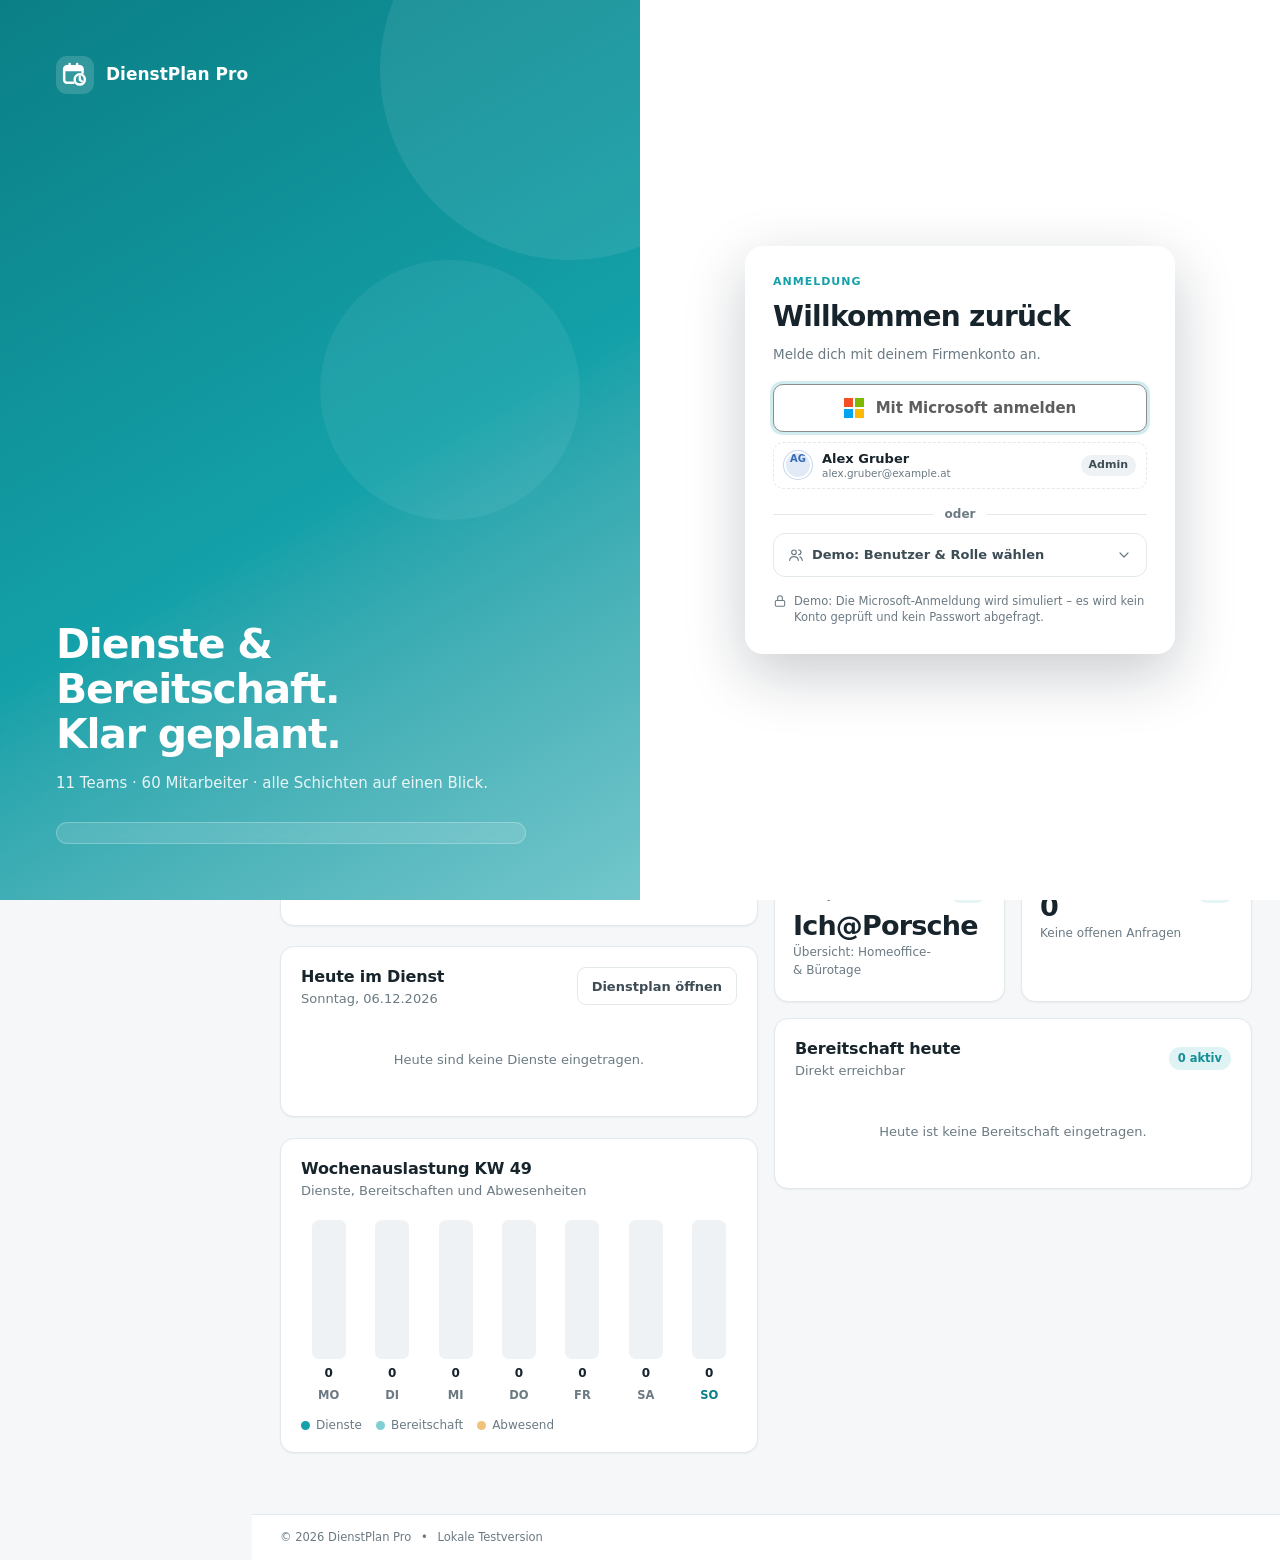
==== DienstPlanPro/index.html @ 2343808b "Logo nach Vorlage: Kalender mit Uhr unten rechts Kalender mit gefülltem Kopfbereich und Ringen, Uhr " ====
<!doctype html>
<html lang="de">
<head>
  <meta charset="utf-8">
  <meta name="viewport" content="width=device-width, initial-scale=1">
  <meta name="theme-color" content="#14A1A9">
  <link rel="icon" type="image/svg+xml" href="data:image/svg+xml,%3Csvg xmlns="http://www.w3.org/2000/svg" viewBox="0 0 512 512"%3E %3Cdefs%3E %3ClinearGradient id="bg" x1="0" y1="0" x2="1" y2="1"%3E %3Cstop offset="0" stop-color="#22b8c0"/%3E %3Cstop offset="1" stop-color="#0a6f76"/%3E %3C/linearGradient%3E %3ClinearGradient id="gl" x1="0" y1="0" x2="0" y2="1"%3E %3Cstop offset="0" stop-color="#fff" stop-opacity=".22"/%3E %3Cstop offset=".55" stop-color="#fff" stop-opacity="0"/%3E %3C/linearGradient%3E %3C/defs%3E %3Crect width="512" height="512" rx="112" fill="url%28#bg%29"/%3E %3Crect width="512" height="512" rx="112" fill="url%28#gl%29"/%3E  %3Cg fill="none" stroke="#fff" stroke-width="30" stroke-linecap="round" stroke-linejoin="round"%3E %3Crect x="104" y="128" width="304" height="280" rx="52"/%3E %3Cpath d="M184 84v80M328 84v80"/%3E %3C/g%3E %3Ccircle cx="256" cy="282" r="74" fill="none" stroke="#fff" stroke-width="26"/%3E %3Cpath d="M256 208a74 74 0 0 0 0 148z" fill="#fff" fill-opacity=".28"/%3E%3Cpath d="M256 238v46l32 20" fill="none" stroke="#fff" stroke-width="26" stroke-linecap="round" stroke-linejoin="round"/%3E %3C/svg%3E">
  <link rel="apple-touch-icon" href="icons/apple-touch-icon.png">
  <link rel="manifest" href="icons/manifest.webmanifest">
  <meta name="apple-mobile-web-app-capable" content="yes">
  <meta name="mobile-web-app-capable" content="yes">
  <meta name="apple-mobile-web-app-title" content="DienstPlan">
  <meta name="apple-mobile-web-app-status-bar-style" content="default">
  <title>DienstPlan Pro – Dienst- & Bereitschaftsmanagement</title>
  <link rel="stylesheet" href="styles.css">
</head>
<body>
  <!-- Wiederverwendbare Linien-Icons (einheitlicher Stil statt Unicode-Zeichen) -->
  <svg width="0" height="0" style="position:absolute" aria-hidden="true">
    <defs>
      <symbol id="i-grid" viewBox="0 0 24 24"><rect x="3" y="3" width="7" height="7" rx="1.5"/><rect x="14" y="3" width="7" height="7" rx="1.5"/><rect x="3" y="14" width="7" height="7" rx="1.5"/><rect x="14" y="14" width="7" height="7" rx="1.5"/></symbol>
      <symbol id="i-logo" viewBox="0 0 24 24"><path d="M10.6 19.1H4.6A2.6 2.6 0 0 1 2 16.5V6.6A2.6 2.6 0 0 1 4.6 4h11.8A2.6 2.6 0 0 1 19 6.6v3.3" stroke="currentColor" stroke-width="2.3" stroke-linecap="round" stroke-linejoin="round"/><path d="M2 8.6V6.6A2.6 2.6 0 0 1 4.6 4h11.8A2.6 2.6 0 0 1 19 6.6v2z" style="fill:currentColor;stroke:none"/><path d="M7 1.9v3.4M14 1.9v3.4" stroke="currentColor" stroke-width="2.3" stroke-linecap="round"/><circle cx="16.4" cy="16.1" r="4.7" stroke="currentColor" stroke-width="2.3"/><path d="M16.4 13.5v2.9l2 1.5" stroke="currentColor" stroke-width="2.1" stroke-linecap="round" stroke-linejoin="round"/></symbol>
      <symbol id="i-cal" viewBox="0 0 24 24"><rect x="3" y="4.5" width="18" height="16.5" rx="2.5"/><path d="M3 9.5h18M8 2.5v4M16 2.5v4"/></symbol>
      <symbol id="i-moon" viewBox="0 0 24 24"><path d="M20 14.5A8 8 0 1 1 9.5 4a6.5 6.5 0 0 0 10.5 10.5z"/></symbol>
      <symbol id="i-sliders" viewBox="0 0 24 24"><path d="M4 6h10M18 6h2M4 12h4M12 12h8M4 18h12"/><circle cx="16" cy="6" r="2"/><circle cx="10" cy="12" r="2"/><circle cx="18" cy="18" r="2"/></symbol>
      <symbol id="i-clock" viewBox="0 0 24 24"><circle cx="12" cy="12" r="9"/><path d="M12 7v5l3 2"/></symbol>
      <symbol id="i-users" viewBox="0 0 24 24"><circle cx="9" cy="8" r="3.5"/><path d="M2.5 20c.5-3.5 3.2-5.5 6.5-5.5s6 2 6.5 5.5M16 4.5a3.5 3.5 0 0 1 0 7M18 14.8c2 .7 3.2 2.5 3.5 5.2"/></symbol>
      <symbol id="i-chart" viewBox="0 0 24 24"><path d="M4 20V10M10 20V4M16 20v-7M22 20H2"/></symbol>
      <symbol id="i-build" viewBox="0 0 24 24"><path d="M3 21h18M5 21V7l7-4 7 4v14"/><path d="M9 21v-5h6v5"/></symbol>
      <symbol id="i-shield" viewBox="0 0 24 24"><path d="M12 3l8 3v6c0 4.5-3.4 8.2-8 9-4.6-.8-8-4.5-8-9V6z"/><path d="m9 12 2 2 4-4"/></symbol>
      <symbol id="i-history" viewBox="0 0 24 24"><path d="M3 12a9 9 0 1 0 3-6.7L3 8"/><path d="M3 3v5h5M12 7v5l3 2"/></symbol>
      <symbol id="i-download" viewBox="0 0 24 24"><path d="M12 3v12M7 10l5 5 5-5M4 20h16"/></symbol>
      <symbol id="i-gear" viewBox="0 0 24 24"><circle cx="12" cy="12" r="3"/><path d="M19.4 15a1.6 1.6 0 0 0 .3 1.8l.1.1a2 2 0 1 1-2.8 2.8l-.1-.1a1.6 1.6 0 0 0-2.7 1.1V21a2 2 0 1 1-4 0v-.1a1.6 1.6 0 0 0-2.7-1.1l-.1.1a2 2 0 1 1-2.8-2.8l.1-.1A1.6 1.6 0 0 0 3.6 15H3a2 2 0 1 1 0-4h.1a1.6 1.6 0 0 0 1.1-2.7l-.1-.1a2 2 0 1 1 2.8-2.8l.1.1A1.6 1.6 0 0 0 9.7 4.4V3a2 2 0 1 1 4 0v.1a1.6 1.6 0 0 0 2.7 1.1l.1-.1a2 2 0 1 1 2.8 2.8l-.1.1a1.6 1.6 0 0 0 1.1 2.7H21a2 2 0 1 1 0 4h-.1a1.6 1.6 0 0 0-1.5 1.3z"/></symbol>
      <symbol id="i-bell" viewBox="0 0 24 24"><path d="M18 8a6 6 0 0 0-12 0c0 7-3 7-3 9h18c0-2-3-2-3-9M10 21h4"/></symbol>
      <symbol id="i-chev" viewBox="0 0 24 24"><path d="m15 18-6-6 6-6"/></symbol>
      <symbol id="i-down" viewBox="0 0 24 24"><path d="m6 9 6 6 6-6"/></symbol>
      <symbol id="i-sun" viewBox="0 0 24 24"><circle cx="12" cy="12" r="4"/><path d="M12 2v2M12 20v2M4.9 4.9l1.4 1.4M17.7 17.7l1.4 1.4M2 12h2M20 12h2M4.9 19.1l1.4-1.4M17.7 6.3l1.4-1.4"/></symbol>
      <symbol id="i-search" viewBox="0 0 24 24"><circle cx="11" cy="11" r="7"/><path d="m20 20-3.5-3.5"/></symbol>
      <symbol id="i-lock" viewBox="0 0 24 24"><rect x="4" y="11" width="16" height="10" rx="2"/><path d="M8 11V7a4 4 0 0 1 8 0v4"/></symbol>
      <symbol id="i-phone" viewBox="0 0 24 24"><path d="M5 4h4l2 5-2.5 1.5a11 11 0 0 0 5 5L15 13l5 2v4a2 2 0 0 1-2 2A16 16 0 0 1 3 6a2 2 0 0 1 2-2"/></symbol>
      <symbol id="i-mail" viewBox="0 0 24 24"><rect x="3" y="5" width="18" height="14" rx="2"/><path d="m3 7 9 6 9-6"/></symbol>
      <symbol id="i-plus" viewBox="0 0 24 24"><path d="M12 5v14M5 12h14"/></symbol>
      <symbol id="i-edit" viewBox="0 0 24 24"><path d="M4 20h4L19 9l-4-4L4 16z"/></symbol>
      <symbol id="i-trash" viewBox="0 0 24 24"><path d="M4 7h16M9 7V4h6v3M6 7l1 13h10l1-13"/></symbol>
      <symbol id="i-copy" viewBox="0 0 24 24"><rect x="8" y="8" width="12" height="12" rx="2"/><path d="M4 16V6a2 2 0 0 1 2-2h10"/></symbol>
      <symbol id="i-home" viewBox="0 0 24 24"><path d="M3 11 12 4l9 7M5 10v10h14V10"/></symbol>
      <symbol id="i-travel" viewBox="0 0 24 24"><path d="M9.93,21.13l-2.48-4.6l-4.6-2.47L4.63,12.3l3.63,0.63l2.55-2.55L2.88,7l2.1-2.15l9.63,1.7l3.1-3.1q0.58-0.57 1.43-0.57q0.85,0 1.43,0.57t0.57,1.41T20.55,6.27L17.43,9.4l1.7,9.6L17,21.13L13.6,13.2l-2.55,2.55l0.65,3.6L9.93,21.13Z"/></symbol>
      <symbol id="i-plane" viewBox="0 0 24 24"><path d="M10 14 3 11l1-2 8 1 4-5c1-1 3-1 3 0s0 2-1 3l-5 4 1 8-2 1-3-7z"/></symbol>
      <symbol id="i-alert" viewBox="0 0 24 24"><path d="M12 3 2 20h20z"/><path d="M12 10v4M12 17h0"/></symbol>
      <symbol id="i-check" viewBox="0 0 24 24"><path d="m5 12 5 5 9-10"/></symbol>
      <symbol id="i-spark" viewBox="0 0 24 24"><path d="M12 3v4M12 17v4M3 12h4M17 12h4M6 6l2.5 2.5M15.5 15.5 18 18M6 18l2.5-2.5M15.5 8.5 18 6"/></symbol>
      <symbol id="i-filter" viewBox="0 0 24 24"><path d="M3 5h18l-7 8v6l-4 2v-8z"/></symbol>
      <symbol id="i-file" viewBox="0 0 24 24"><path d="M14 3H6v18h12V7z"/><path d="M14 3v4h4"/></symbol>
      <symbol id="i-dots" viewBox="0 0 24 24"><circle cx="5" cy="12" r="1.3"/><circle cx="12" cy="12" r="1.3"/><circle cx="19" cy="12" r="1.3"/></symbol>
      <symbol id="i-help" viewBox="0 0 24 24"><circle cx="12" cy="12" r="9.5"/><path d="M9.3 9.3a2.8 2.8 0 0 1 5.4 1c0 1.9-2.7 2.5-2.7 4"/><path d="M12 17.4h.01"/></symbol><symbol id="i-eye" viewBox="0 0 24 24"><path d="M2 12s3.5-7 10-7 10 7 10 7-3.5 7-10 7S2 12 2 12z"/><circle cx="12" cy="12" r="3"/></symbol>
      <symbol id="i-upload" viewBox="0 0 24 24"><path d="M12 15V3M7 8l5-5 5 5M4 20h16"/></symbol>
      <symbol id="i-refresh" viewBox="0 0 24 24"><path d="M20 11a8 8 0 0 0-14.5-4.5L4 8M4 4v4h4M4 13a8 8 0 0 0 14.5 4.5L20 16M20 20v-4h-4"/></symbol>
      <symbol id="i-undo" viewBox="0 0 24 24"><path d="M9 14 4 9l5-5"/><path d="M4 9h10a6 6 0 0 1 0 12h-3"/></symbol>
      <symbol id="i-chat" viewBox="0 0 24 24"><path d="M20 12a8 8 0 0 1-11.6 7.1L4 20l1-4.1A8 8 0 1 1 20 12z"/><path d="M9 11h6M9 14h4"/></symbol><symbol id="i-star" viewBox="0 0 24 24"><path d="M12 3.5l2.6 5.3 5.9.9-4.3 4.1 1 5.8L12 16.9l-5.2 2.7 1-5.8-4.3-4.1 5.9-.9z"/></symbol><symbol id="i-external" viewBox="0 0 24 24"><path d="M14 4h6v6"/><path d="M20 4l-9 9"/><path d="M18 14v5a1 1 0 0 1-1 1H5a1 1 0 0 1-1-1V7a1 1 0 0 1 1-1h5"/></symbol>
    <symbol id="i-menu" viewBox="0 0 24 24"><path d="M4 6h16M4 12h16M4 18h16"/></symbol>
    </defs>
  </svg>
  <div class="app-shell">
    <aside class="sidebar" id="sidebar">
      <div class="brand">
        <div class="brand-mark"><svg class="ic"><use href="#i-logo"/></svg></div>
        <div><strong>DienstPlan <span>Pro</span></strong><small>Dienst- &amp; Bereitschaftsmanagement</small></div>
      </div>
      <button class="sidebar-collapse" id="sidebar-collapse" type="button" aria-label="Menü einklappen" title="Menü einklappen"><svg class="ic"><use href="#i-chev"/></svg></button>
      <div class="workspace-label">ARBEITSBEREICH</div>
      <nav id="main-nav" aria-label="Hauptnavigation">
        <button class="nav-item active" data-page="Dashboard"><svg class="ic"><use href="#i-grid"/></svg><em>Dashboard</em></button>
        <button class="nav-item" data-page="Dienstplan"><svg class="ic"><use href="#i-cal"/></svg><em>Dienstplan</em></button>
        <button class="nav-item" data-page="Bereitschaft"><svg class="ic"><use href="#i-moon"/></svg><em>Bereitschaft</em></button>
        <button class="nav-item" data-page="Dienstzeiten"><svg class="ic"><use href="#i-clock"/></svg><em>Dienstzeiten</em></button>
        <button class="nav-item" data-page="Kontakte"><svg class="ic"><use href="#i-users"/></svg><em>Kontakte</em></button>
        <button class="nav-item" data-page="Berichte / Export"><svg class="ic"><use href="#i-chart"/></svg><em>Berichte / Export</em></button>
        <div class="workspace-label admin-label">VERWALTUNG</div>
        <button class="nav-item" data-page="Administration"><svg class="ic"><use href="#i-build"/></svg><em>Administration</em></button>
        <button class="nav-item" data-page="Bereitschaft verwalten" id="nav-standby-admin"><svg class="ic"><use href="#i-sliders"/></svg><em>Bereitschaft verwalten</em></button>
        <button class="nav-item" data-page="Team Berechtigungen"><svg class="ic"><use href="#i-shield"/></svg><em>Team Berechtigungen</em></button>
        <button class="nav-item" data-page="Audit Log"><svg class="ic"><use href="#i-history"/></svg><em>Audit Log</em></button>
        <button class="nav-item" data-page="Export Audit"><svg class="ic"><use href="#i-download"/></svg><em>Export Audit</em></button>
        <div class="workspace-label help-label">SUPPORT</div>
        <button class="nav-item" data-page="Hilfe"><svg class="ic"><use href="#i-help"/></svg><em>Hilfe</em></button>
      </nav>
      <div class="sidebar-bottom">
        <div class="profile">
          <div class="avatar">MM</div><div class="profile-copy"><b>Max Mustermann</b><small id="role-label">Teamleiter</small></div><button id="profile-menu" title="Benutzer wechseln / anmelden"><svg class="ic"><use href="#i-down"/></svg></button>
        </div>
      </div>
    </aside>

    <main class="main">
      <header class="topbar">
        <button class="btn back-dashboard" id="back-dashboard" type="button" aria-label="Zurück zum Dashboard"><svg class="ic"><use href="#i-chev"/></svg><span class="bd-long">Zurück zum Dashboard</span><span class="bd-short">Zurück</span></button>
        <button class="mobile-menu" id="mobile-menu" aria-label="Menü öffnen"><svg class="ic"><use href="#i-menu"/></svg></button>
        <div class="breadcrumbs">Arbeitsbereich <span>/</span> <b id="crumb">Dashboard</b></div>
        <button class="global-search" id="global-search-btn" type="button"><svg class="ic"><use href="#i-search"/></svg><span>Suchen: Mitarbeiter, Team, Dienst …</span><kbd>Strg K</kbd></button>
        <div class="top-actions">
          <span class="top-date" id="top-date"></span>
          <button class="top-icon-btn" id="theme-toggle" type="button" title="Hell/Dunkel umschalten" aria-label="Hell/Dunkel umschalten"><svg class="ic"><use href="#i-moon"/></svg></button>
          <div class="notification-wrap">
            <button class="notification-trigger" id="notification-trigger" type="button" title="Benachrichtigungen" aria-label="Benachrichtigungen öffnen" aria-expanded="false" aria-controls="notification-panel">
              <svg class="ic"><use href="#i-bell"/></svg>
              <span class="notification-count" id="notification-count" hidden>0</span>
            </button>
            <section class="notification-panel" id="notification-panel" aria-label="Benachrichtigungen" hidden>
              <div class="notification-panel-head"><div><b>Benachrichtigungen</b><small id="notification-summary">Keine ungelesenen Meldungen</small></div><button type="button" class="notification-read-all" id="notification-read-all">Alle gelesen</button></div>
              <div class="notification-list" id="notification-list"></div>
            </section>
          </div>
          <div class="account-wrap">
            <button type="button" class="top-avatar" id="top-avatar" aria-label="Mein Konto" aria-haspopup="dialog" aria-expanded="false" title="Mein Konto">MM</button>
            <section class="account-panel" id="account-panel" aria-label="Mein Konto" hidden></section>
          </div>
        </div>
      </header>
      <div class="content" id="content"></div>
      <footer>© 2026 DienstPlan Pro <span>•</span> Lokale Testversion</footer>
    </main>
  </div>
  <div class="login-screen" id="login-modal" hidden>
    <div class="login-hero">
      <div class="login-hero-brand"><span class="login-hero-logo"><svg class="ic"><use href="#i-logo"/></svg></span><b>DienstPlan Pro</b></div>
      <div class="login-hero-copy">
        <h1>Dienste &amp; Bereitschaft.<br>Klar geplant.</h1>
        <p id="login-hero-stats"></p>
        <div class="login-hero-card" id="login-hero-card"></div>
      </div>
      <span class="login-hero-circle" aria-hidden="true"></span>
    </div>
    <div class="login-panel">
      <section class="login-dialog" role="dialog" aria-modal="true" aria-labelledby="login-title">
        <div class="eyebrow">ANMELDUNG</div>
        <h2 id="login-title">Willkommen zurück</h2>
        <p>Melde dich mit deinem Firmenkonto an.</p>
        <div class="sso-block" id="sso-block">
          <button class="sso-btn" id="sso-btn" type="button"><span class="ms-logo" aria-hidden="true"><i></i><i></i><i></i><i></i></span><span class="sso-label">Mit Microsoft anmelden</span></button>
          <div class="sso-account" id="sso-account"></div>
          <div class="sso-progress" id="sso-progress" hidden aria-live="polite"><span class="sso-spinner" aria-hidden="true"></span><span class="sso-step" id="sso-step">Verbindung zu Microsoft wird hergestellt …</span></div>
        </div>
        <div class="login-divider"><span>oder</span></div>
        <details class="login-demo" id="login-demo">
          <summary><span><svg class="ic"><use href="#i-users"/></svg>Demo: Benutzer &amp; Rolle wählen</span><svg class="ic login-demo-chev"><use href="#i-down"/></svg></summary>
          <form id="login-form">
            <label class="login-search"><svg class="ic"><use href="#i-search"/></svg><input id="login-user-search" type="search" placeholder="Name suchen …" autocomplete="off" aria-label="Name suchen"></label>
            <div class="login-user-list" id="login-user-list" role="listbox" aria-label="Benutzer"></div>
            <div class="login-role-row"><span>Anmelden als Rolle</span><div class="login-role-chips" id="login-role-chips"></div></div>
            <button class="btn primary login-submit" type="submit">Anmelden</button>
          </form>
        </details>
        <small class="login-note"><svg class="ic"><use href="#i-lock"/></svg>Demo: Die Microsoft-Anmeldung wird simuliert – es wird kein Konto geprüft und kein Passwort abgefragt.</small>
        <button class="login-close" id="login-close" type="button" aria-label="Schließen">×</button>
      </section>
    </div>
  </div>
  <div class="toast" id="toast" role="status"></div>
  <script src="i18n.js"></script>
  <script src="app.js"></script>
</body>
</html>
---- DienstPlanPro/styles.css ----
/* =====================================================================
   DienstPlan Pro – Stylesheet (überarbeitet 11/2026)
   Ein Satz Design-Variablen steuert Hell/Dunkel und die Akzentfarbe.
   ===================================================================== */
:root{
  --accent-color:#14A1A9;--accent-hover:#0e8a91;--accent-dark:#0b7f86;--accent-soft:#e6f6f6;--accent-ring:rgba(20,161,169,.18);
  --bg:#f5f7f8;--surface:#ffffff;--surface-2:#f8fafb;--surface-3:#eef2f4;--sidebar:#f0f3f4;
  --ink:#17242b;--ink-2:#3d4c55;--muted:#6b7a83;--line:#e3e8eb;--line-2:#eef1f3;
  --green:#1f9a63;--green-soft:#e6f5ee;--amber:#c27a12;--amber-soft:#fdf2df;--red:#c93a46;--red-soft:#fde9ea;--blue-soft:#e8f0fb;
  --shadow-sm:0 1px 2px rgba(16,32,40,.05);--shadow:0 6px 20px rgba(16,32,40,.07);--shadow-lg:0 20px 60px rgba(10,25,35,.22);
  --radius:14px;--radius-sm:9px;
  --font:Inter,ui-sans-serif,system-ui,-apple-system,"Segoe UI",Roboto,sans-serif;
}
body.navy-accent{--accent-color:#0068A8;--accent-hover:#00588f;--accent-dark:#004d7d;--accent-soft:#e3eef6;--accent-ring:rgba(0,104,168,.2)}
body.dark-mode{
  --bg:#14191c;--surface:#1c2327;--surface-2:#20282c;--surface-3:#29333a;--sidebar:#182024;
  --ink:#e9eef0;--ink-2:#c9d3d7;--muted:#9aa9b0;--line:#2f3a40;--line-2:#273136;
  --accent-soft:rgba(20,161,169,.16);--green-soft:rgba(31,154,99,.18);--amber-soft:rgba(214,155,56,.18);--red-soft:rgba(201,58,70,.2);--blue-soft:rgba(57,116,198,.2);
  --shadow-sm:none;--shadow:0 8px 24px rgba(0,0,0,.3);--shadow-lg:0 20px 60px rgba(0,0,0,.55);
  color-scheme:dark;
}
body.dark-mode.navy-accent{--accent-color:#2f8fd1;--accent-hover:#0068A8;--accent-dark:#8cc3ea;--accent-soft:rgba(47,143,209,.18)}
body.dark-mode:not(.navy-accent){--accent-dark:#55cbd0}

*{box-sizing:border-box}
html{-webkit-text-size-adjust:100%}
body{margin:0;background:var(--bg);color:var(--ink);font:14px/1.5 var(--font);-webkit-font-smoothing:antialiased}
button,input,select,textarea{font:inherit;color:inherit}
a{color:var(--accent-dark)}
[hidden]{display:none!important}
.ic{width:18px;height:18px;flex:none;fill:none;stroke:currentColor;stroke-width:1.8;stroke-linecap:round;stroke-linejoin:round}
h1{font-size:25px;letter-spacing:-.5px;margin:0 0 4px;line-height:1.2}
h2{font-size:16px;margin:0 0 4px;letter-spacing:-.15px}
h3{margin:0}
.sub,p.sub{color:var(--muted);font-size:13px;margin:0}
.muted{color:var(--muted)}.small{font-size:12px}.block{display:block}.nowrap{white-space:nowrap}.wrap{white-space:normal!important}.num{text-align:right;font-variant-numeric:tabular-nums}
.dot{display:inline-block;width:9px;height:9px;border-radius:50%;background:var(--c,var(--accent-color));flex:none}

/* ---------- Grundlayout ---------- */
.app-shell{min-height:100vh}
.sidebar{position:fixed;inset:0 auto 0 0;width:252px;height:100dvh;background:var(--sidebar);border-right:1px solid var(--line);display:flex;flex-direction:column;padding:20px 12px 12px;z-index:50;transition:width .2s ease,transform .22s ease}
.brand{display:flex;align-items:center;gap:11px;padding:0 8px 20px;min-width:0}
.brand-mark{width:38px;height:38px;flex:none;border-radius:11px;display:grid;place-items:center;color:#fff;background:linear-gradient(140deg,var(--accent-color),var(--accent-dark));box-shadow:0 4px 12px var(--accent-ring)}
.brand-mark .ic{width:20px;height:20px}
.brand strong{display:block;font-size:15.5px;letter-spacing:-.2px;white-space:nowrap}.brand strong span{color:var(--accent-color)}
.brand small{display:block;font-size:11px;color:var(--muted);white-space:nowrap;overflow:hidden;text-overflow:ellipsis}
.sidebar-collapse{position:absolute;top:68px;right:-13px;width:26px;height:26px;border-radius:50%;border:1px solid var(--line);background:var(--surface);color:var(--muted);display:grid;place-items:center;cursor:pointer;box-shadow:var(--shadow-sm);z-index:2;padding:0}
.sidebar-collapse .ic{width:14px;height:14px;transition:transform .2s}
.sidebar-collapse:hover{color:var(--accent-color);border-color:var(--accent-color)}
.workspace-label{font-size:10.5px;font-weight:700;letter-spacing:.08em;color:var(--muted);padding:10px 10px 6px;opacity:.85}
.admin-label{padding-top:16px}
#main-nav{flex:1 1 auto;min-height:0;overflow-y:auto;overflow-x:hidden;scrollbar-width:thin;padding-bottom:8px}
.nav-item{width:100%;display:flex;align-items:center;gap:11px;padding:9px 10px;margin:1px 0;border:0;border-radius:var(--radius-sm);background:transparent;color:var(--ink-2);font-size:13.5px;font-weight:550;text-align:left;cursor:pointer;white-space:nowrap;transition:background .15s,color .15s}
.nav-item em{font-style:normal;overflow:hidden;text-overflow:ellipsis}
.nav-item .ic{color:var(--muted)}
.nav-item:hover{background:var(--surface-3);color:var(--ink)}
.nav-item.active{background:var(--surface);color:var(--accent-dark);box-shadow:var(--shadow-sm),inset 3px 0 0 var(--accent-color)}
.nav-item.active .ic{color:var(--accent-color)}
body.dark-mode .nav-item.active{background:var(--surface-3)}
.sidebar-bottom{flex:none;padding-top:8px}
.profile{display:flex;align-items:center;gap:10px;padding:9px 10px;border-radius:12px;background:var(--surface);border:1px solid var(--line);cursor:pointer;min-width:0}
.profile:hover{border-color:var(--accent-color)}
.avatar,.top-avatar{width:34px;height:34px;flex:none;border-radius:50%;display:grid;place-items:center;font-size:12px;font-weight:750;background:var(--accent-soft);color:var(--accent-dark)}
.profile-copy{flex:1;min-width:0}.profile-copy b,.profile-copy small{display:block;white-space:nowrap;overflow:hidden;text-overflow:ellipsis}
.profile-copy b{font-size:13px}.profile-copy small{font-size:11.5px;color:var(--muted)}
#profile-menu{border:0;background:transparent;color:var(--muted);cursor:pointer;padding:2px;display:grid;place-items:center}
.sidebar.collapsed{width:72px}
.sidebar.collapsed .brand{justify-content:center;padding-left:0;padding-right:0}
.sidebar.collapsed .brand>div:not(.brand-mark),.sidebar.collapsed .workspace-label,.sidebar.collapsed .nav-item em,.sidebar.collapsed .profile-copy,.sidebar.collapsed #profile-menu{display:none}
.sidebar.collapsed .nav-item{justify-content:center;padding:10px 0}
.sidebar.collapsed .profile{justify-content:center;padding:6px;border:0;background:transparent}
.sidebar.collapsed .sidebar-collapse .ic{transform:rotate(180deg)}
.sidebar.collapsed #main-nav{padding-top:10px}
.main{margin-left:252px;min-height:100vh;display:flex;flex-direction:column;transition:margin-left .2s ease}
.sidebar.collapsed~.main{margin-left:72px}
.topbar{position:sticky;top:0;z-index:40;height:62px;display:flex;align-items:center;gap:14px;padding:0 28px;background:color-mix(in srgb,var(--surface) 88%,transparent);backdrop-filter:blur(10px);border-bottom:1px solid var(--line)}
.mobile-menu{display:none}
.breadcrumbs{font-size:13px;color:var(--muted);min-width:0;white-space:nowrap;overflow:hidden;text-overflow:ellipsis}.breadcrumbs span{padding:0 7px;opacity:.6}.breadcrumbs b{color:var(--ink)}
.top-actions{margin-left:auto;display:flex;align-items:center;gap:10px}
.top-date{font-size:12.5px;color:var(--muted);font-weight:600;padding-right:6px;white-space:nowrap}
.top-icon-btn,.notification-trigger{position:relative;width:38px;height:38px;border-radius:10px;border:1px solid var(--line);background:var(--surface);color:var(--ink-2);display:grid;place-items:center;cursor:pointer;transition:border-color .15s,color .15s}
.top-icon-btn:hover,.notification-trigger:hover,.notification-trigger[aria-expanded="true"]{border-color:var(--accent-color);color:var(--accent-color)}
.content{flex:1;width:100%;max-width:1520px;margin:0 auto;padding:26px 28px 40px}
footer{padding:14px 28px;border-top:1px solid var(--line);color:var(--muted);font-size:11.5px;background:var(--surface)}footer span{padding:0 6px}

/* ---------- Bausteine ---------- */
.page-heading{display:flex;justify-content:space-between;align-items:flex-end;gap:18px;margin-bottom:20px;flex-wrap:wrap}
.page-heading>div:first-child{min-width:0}
.eyebrow,.card-kicker{font-size:11px;font-weight:750;letter-spacing:.09em;color:var(--accent-color);margin-bottom:5px}
.btn-row{display:flex;gap:8px;flex-wrap:wrap;align-items:center}.btn-row.end{justify-content:flex-end}
.modal-actions{justify-content:flex-end;margin-top:18px}
.btn{display:inline-flex;align-items:center;justify-content:center;gap:6px;min-height:38px;padding:0 14px;border-radius:var(--radius-sm);border:1px solid var(--line);background:var(--surface);color:var(--ink-2);font-size:13px;font-weight:600;cursor:pointer;white-space:nowrap;text-decoration:none;transition:background .15s,border-color .15s,color .15s,box-shadow .15s}
.btn:hover{border-color:color-mix(in srgb,var(--accent-color) 55%,var(--line));color:var(--ink)}
.btn:focus-visible,.chip:focus-visible,.nav-item:focus-visible{outline:2px solid var(--accent-color);outline-offset:2px}
.btn:disabled{opacity:.5;cursor:not-allowed}
.btn.primary{background:var(--accent-color);border-color:var(--accent-color);color:#fff;box-shadow:0 2px 8px var(--accent-ring)}
.btn.primary:hover{background:var(--accent-hover);border-color:var(--accent-hover);color:#fff}
.btn.soft{background:var(--accent-soft);border-color:transparent;color:var(--accent-dark)}
.btn.danger{color:var(--red)}.btn.danger:hover{border-color:var(--red);background:var(--red-soft);color:var(--red)}
.btn.ghost{border-color:transparent;background:transparent}
.btn.small{min-height:30px;padding:0 10px;font-size:12px;border-radius:8px}
.link-btn{border:0;background:none;color:var(--accent-dark);font-weight:650;cursor:pointer;padding:0}
.icon-btn{width:34px;height:34px;border:0;border-radius:8px;background:transparent;color:var(--muted);font-size:22px;line-height:1;cursor:pointer;display:grid;place-items:center}
.icon-btn:hover{background:var(--surface-3);color:var(--ink)}
.panel,.settings-card,.stat-card,.calendar-card,.team-card{background:var(--surface);border:1px solid var(--line);border-radius:var(--radius);box-shadow:var(--shadow-sm)}
.panel,.settings-card{padding:18px 20px;margin-bottom:16px;min-width:0}
.settings-card>h2{margin-bottom:2px}
.panel-head{display:flex;align-items:center;justify-content:space-between;gap:12px;margin-bottom:14px}
.panel-head h2{margin:0}
.pill{display:inline-flex;align-items:center;gap:5px;padding:3px 9px;border-radius:20px;font-size:11.5px;font-weight:650;white-space:nowrap;background:color-mix(in srgb,var(--c,#6b7a83) 13%,var(--surface));color:color-mix(in srgb,var(--c,#56646c) 85%,var(--ink))}
.pill.teal{--c:var(--accent-color)}
.kind-dienst{--c:#14A1A9}.kind-bereitschaft{--c:#3974c6}.kind-abwesenheit{--c:#c27a12}.kind-arbeitsort{--c:#596579}
.act-erstellt,.act-erfolgreich{--c:#1f9a63}.act-geändert{--c:#3974c6}.act-gelöscht{--c:#c93a46}.act-hinweis{--c:#c27a12}
.chip-row{display:flex;gap:6px;flex-wrap:wrap}
.chip{display:inline-flex;align-items:center;gap:6px;min-height:32px;padding:0 12px;border-radius:20px;border:1px solid var(--line);background:var(--surface);color:var(--ink-2);font-size:12.5px;font-weight:600;cursor:pointer;white-space:nowrap}
.chip:hover{border-color:var(--accent-color)}
.chip.active{background:var(--accent-soft);border-color:color-mix(in srgb,var(--accent-color) 40%,transparent);color:var(--accent-dark)}
.input,.form-select,select,input:not([type]),input[type=text],input[type=search],input[type=email],input[type=date],input[type=time],textarea{min-height:38px;padding:0 11px;border:1px solid var(--line);border-radius:var(--radius-sm);background:var(--surface);color:var(--ink);font-size:13px;outline:none;transition:border-color .15s,box-shadow .15s;min-width:0}
textarea{padding:10px 12px;line-height:1.45;resize:vertical}
select[multiple],select[size]{padding:6px}
.input:focus,select:focus,input:focus,textarea:focus{border-color:var(--accent-color);box-shadow:0 0 0 3px var(--accent-ring)}
input[type=color]{width:44px;height:36px;padding:3px;border:1px solid var(--line);border-radius:8px;background:var(--surface);cursor:pointer}
.legend{display:flex;gap:14px;flex-wrap:wrap;font-size:12px;color:var(--muted);margin-top:12px}.legend span{display:inline-flex;align-items:center;gap:6px}
.empty-note{padding:28px 16px;text-align:center;color:var(--muted);font-size:13px}
.more-line{padding-top:10px;font-size:12.5px;color:var(--muted)}
.av{display:inline-grid;place-items:center;flex:none;border-radius:50%;overflow:hidden;font-weight:750;background:color-mix(in srgb,var(--c) 15%,var(--surface));color:color-mix(in srgb,var(--c) 90%,var(--ink));border:2px solid var(--surface);box-shadow:0 0 0 1px color-mix(in srgb,var(--c) 30%,transparent)}
.av img{width:100%;height:100%;object-fit:cover}
.person{display:flex;align-items:center;gap:10px;min-width:0}.person b{display:block;font-size:13.5px;white-space:nowrap;overflow:hidden;text-overflow:ellipsis}.person small{display:block;font-size:12px;color:var(--muted)}
.info-box{display:flex;align-items:center;gap:8px;flex-wrap:wrap;padding:11px 14px;margin:12px 0;border-radius:10px;background:var(--amber-soft);color:color-mix(in srgb,var(--amber) 80%,var(--ink));font-size:13px}
.info-box.warn{background:var(--red-soft);color:color-mix(in srgb,var(--red) 85%,var(--ink))}

/* ---------- Kennzahlen ---------- */
.stats{display:grid;grid-template-columns:repeat(4,minmax(0,1fr));gap:14px;margin-bottom:16px}
.stats.stats-2,.employee-stats{grid-template-columns:repeat(3,minmax(0,1fr))}.stats.stats-2{grid-template-columns:repeat(2,minmax(0,1fr));max-width:720px}
.stat-card{padding:16px 18px;display:flex;justify-content:space-between;align-items:flex-start;gap:12px;min-width:0}
.stat-card>div:first-child{min-width:0;flex:1}
.stat-label{font-size:12.5px;color:var(--muted);font-weight:600}
.stat-value{font-size:27px;font-weight:750;letter-spacing:-.8px;margin:6px 0 2px;line-height:1.15}.stat-value small{font-size:15px;color:var(--muted);font-weight:600;letter-spacing:0}
.stat-value.small-value{font-size:17px;letter-spacing:0}
.stat-note{font-size:12px;color:var(--muted)}
.stat-icon{width:36px;height:36px;flex:none;border-radius:10px;display:grid;place-items:center;background:var(--accent-soft);color:var(--accent-color);font-weight:800}
.stat-icon.amber{background:var(--amber-soft);color:var(--amber)}.stat-icon.red{background:var(--red-soft);color:var(--red)}
.meter{height:7px;border-radius:5px;background:var(--surface-3);overflow:hidden;margin:7px 0 6px}.meter i{display:block;height:100%;background:var(--green);border-radius:5px}.meter.warn i{background:#d69b38}
.stats .stat-card:first-child .meter i{background:var(--accent-color)}
body.navy-accent:not(.dark-mode) .page-heading+.stats .stat-card{background:#004d7d;border-color:#004d7d;color:#fff}
body.navy-accent:not(.dark-mode) .page-heading+.stats .stat-card .stat-label,body.navy-accent:not(.dark-mode) .page-heading+.stats .stat-card .stat-note,body.navy-accent:not(.dark-mode) .page-heading+.stats .stat-card .stat-value small{color:rgba(255,255,255,.78)}
body.navy-accent:not(.dark-mode) .page-heading+.stats .stat-icon{background:rgba(255,255,255,.15);color:#fff}

/* ---------- Dashboard ---------- */
.dashboard-grid{display:grid;grid-template-columns:minmax(0,1.5fr) minmax(0,1fr);gap:16px}
.dashboard-grid-b{grid-template-columns:minmax(0,1fr) minmax(0,1.2fr)}
.schedule-row{display:grid;grid-template-columns:92px minmax(0,1fr) auto;gap:12px;align-items:center;padding:10px 0;border-bottom:1px solid var(--line-2)}
.schedule-row:last-of-type{border-bottom:0}
.schedule-row.standby-row{grid-template-columns:minmax(0,1fr) auto}
.schedule-time{font-size:12.5px;font-weight:700;color:var(--ink-2);font-variant-numeric:tabular-nums}
.week-bars{display:flex;gap:8px;align-items:flex-end;height:190px;padding-top:6px}
.week-bar{flex:1;display:flex;flex-direction:column;align-items:center;gap:5px;height:100%}
.week-bar-stack{flex:1;width:min(34px,100%);display:flex;flex-direction:column-reverse;border-radius:7px;overflow:hidden;background:var(--surface-3)}
.week-bar-stack i{display:block}.week-bar-stack .d{background:var(--accent-color)}.week-bar-stack .s{background:#7fcfd3}.week-bar-stack .a{background:#f0c27a}
.week-bar b{font-size:12px}.week-bar span{font-size:11.5px;color:var(--muted);font-weight:650}
.week-bar.today span{color:var(--accent-dark);font-weight:800}
.issue-row{display:grid;grid-template-columns:36px minmax(0,1fr) auto;gap:12px;align-items:center;padding:10px 0;border-bottom:1px solid var(--line-2)}
.issue-row:last-child{border-bottom:0}
.issue-row b{display:block;font-size:13.5px}.issue-row small{display:block;color:var(--muted);font-size:12px}
.issue-icon{width:36px;height:36px;border-radius:10px;display:grid;place-items:center;background:var(--amber-soft);color:var(--amber)}
.issue-row.crit .issue-icon{background:var(--red-soft);color:var(--red)}
.today-hero{padding:18px 20px;margin-bottom:16px;border-radius:var(--radius);color:#fff;background:linear-gradient(135deg,var(--accent-dark),var(--accent-color));box-shadow:0 6px 18px var(--accent-ring)}
body.dark-mode .today-hero{background:linear-gradient(135deg,color-mix(in srgb,var(--accent-color) 55%,#000),var(--accent-color))}
.today-hero span{font-size:11px;font-weight:750;letter-spacing:.09em;opacity:.85}.today-hero b{display:block;font-size:21px;margin:3px 0}.today-hero small{opacity:.9}
.employee-dashboard-grid{display:grid;grid-template-columns:1fr 1fr;gap:16px;align-items:start}
.employee-schedule-row{grid-template-columns:110px minmax(0,1fr) auto;border-left:3px solid var(--c);padding-left:10px;margin-bottom:6px;border-bottom:0;background:var(--surface-2);border-radius:8px}
.schedule-date{font-size:12.5px;color:var(--muted);font-weight:650;white-space:nowrap}
.employee-schedule-main b,.employee-schedule-main small{display:block}.employee-schedule-main small{color:var(--muted);font-size:12px}
.employee-time-pill{background:var(--accent-soft);color:var(--accent-dark);border-radius:7px;padding:5px 9px;font-size:12px;font-weight:700;white-space:nowrap;margin-right:8px}
.employee-empty{padding:22px 12px;color:var(--muted);text-align:center;background:var(--surface-2);border-radius:10px}

/* ---------- Kalender: Filter & Navigation ---------- */
.calendar-filterbar{display:flex;align-items:flex-end;gap:12px;flex-wrap:wrap;margin-bottom:12px}
.filter-field{display:flex;flex-direction:column;gap:4px;min-width:180px}
.filter-field>span{font-size:11px;font-weight:700;letter-spacing:.06em;text-transform:uppercase;color:var(--muted)}
.filter-field select,.filter-field input{width:100%}
.calendar-toolbar{display:flex;justify-content:space-between;align-items:center;gap:12px;flex-wrap:wrap;margin-bottom:12px}
.calendar-nav{display:flex;align-items:center;gap:8px;min-width:0}
.calendar-nav .btn{min-width:38px;padding:0 11px;font-size:16px}.calendar-nav #today{font-size:13px}
.calendar-nav strong{font-size:15px;min-width:190px;text-align:center;white-space:nowrap}
.kw-pill{display:inline-block;margin-left:6px;padding:2px 8px;border-radius:20px;background:var(--surface-3);color:var(--muted);font-size:11.5px;font-weight:700;vertical-align:middle}
.view-switch{display:inline-flex;background:var(--surface-3);padding:3px;border-radius:10px}
.view-switch button{border:0;background:transparent;padding:7px 14px;border-radius:7px;font-size:13px;font-weight:600;color:var(--muted);cursor:pointer}
.view-switch button.active{background:var(--surface);color:var(--accent-dark);box-shadow:var(--shadow-sm)}
.calendar-card{overflow:hidden}
.calendar-scroll{overflow-x:auto}

/* ---------- Kalender: Raster ---------- */
.cal-cols{--cols:7}
.week-grid{display:grid;grid-template-columns:repeat(var(--cols),minmax(110px,1fr));min-width:0}
.day-head{padding:10px 6px;text-align:center;font-size:11.5px;font-weight:650;color:var(--muted);border-bottom:1px solid var(--line);border-left:1px solid var(--line-2);background:var(--surface-2)}
.day-head:first-child{border-left:0}
.day-head b{display:block;font-size:18px;color:var(--ink);margin-top:2px}
.day-head.today{color:var(--accent-dark)}.day-head.today b{color:#fff;background:var(--accent-color);width:32px;height:32px;border-radius:50%;display:grid;place-items:center;margin:2px auto 0;font-size:15px}
.week-day-cell{min-height:150px;padding:6px;border-left:1px solid var(--line-2);min-width:0}
.week-day-cell:nth-child(n){border-top:0}
.week-grid>.week-day-cell:nth-of-type(1){border-left:0}
.week-day-cell.today,.month-cell.today{background:color-mix(in srgb,var(--accent-color) 5%,var(--surface))}
.calendar-empty{display:block;color:var(--muted);opacity:.5;font-size:12px;padding:8px 4px}
.month-grid{display:grid;grid-template-columns:repeat(var(--cols),minmax(0,1fr));min-width:640px}
.month-head{padding:9px 4px;text-align:center;font-size:11.5px;font-weight:700;color:var(--muted);background:var(--surface-2);border-bottom:1px solid var(--line)}
.month-cell{min-height:118px;padding:6px;border-right:1px solid var(--line-2);border-bottom:1px solid var(--line-2);min-width:0;display:flex;flex-direction:column}
.month-cell.is-blank{background:var(--surface-2)}
.month-cell .date{font-size:12.5px;font-weight:700;color:var(--ink-2);margin:0 0 3px 2px}
.month-cell.today .date{color:#fff;background:var(--accent-color);width:24px;height:24px;border-radius:50%;display:grid;place-items:center;margin-left:0}
/* Einträge */
.calendar-assignment{position:relative;display:flex;flex-direction:column;gap:1px;min-width:0;padding:6px 26px 6px 8px;margin:0 0 5px;border-radius:8px;background:var(--shift-color,#3974c6);color:#fff;box-shadow:0 1px 2px rgba(0,0,0,.08);overflow:hidden}
.calendar-assignment b{font-size:12px;line-height:1.3;white-space:nowrap;overflow:hidden;text-overflow:ellipsis}
.calendar-assignment>span{font-size:11px;line-height:1.3;white-space:nowrap;overflow:hidden;text-overflow:ellipsis;opacity:.95}
.calendar-assignment small{font-size:10.5px;opacity:.82;white-space:nowrap;overflow:hidden;text-overflow:ellipsis}
.calendar-assignment.standby-assignment{background:color-mix(in srgb,var(--shift-color) 14%,var(--surface));color:var(--ink);border:1.5px dashed var(--shift-color);box-shadow:none}
.calendar-assignment.standby-assignment small{opacity:.7}
.calendar-assignment.absence-assignment{background:repeating-linear-gradient(135deg,var(--amber-soft) 0 7px,color-mix(in srgb,#d69b38 22%,var(--surface)) 7px 14px);color:color-mix(in srgb,#9a6410 85%,var(--ink));border:1px dashed #d69b38;box-shadow:none}
.calendar-assignment.workplace-assignment{background:var(--surface-3);color:var(--ink-2);border:1px solid var(--line);box-shadow:none}
.standby-indicator,.workplace-indicator{align-self:flex-start;font-size:9.5px!important;font-weight:800;letter-spacing:.05em;text-transform:uppercase;padding:1px 6px;border-radius:4px;margin-bottom:2px;background:var(--shift-color);color:#fff;opacity:1!important}
.workplace-indicator{background:var(--accent-color)}
.absence-note{display:flex;flex-direction:column;gap:2px;margin-top:4px;padding:5px 7px;border-radius:6px;background:rgba(255,255,255,.55);font-size:11px;white-space:normal;line-height:1.35}
body.dark-mode .absence-note{background:rgba(0,0,0,.25)}
.absence-note-label{font-size:9px;font-weight:800;letter-spacing:.06em;text-transform:uppercase;opacity:.8}
.duty-actions{position:absolute;top:3px;right:3px}
.duty-actions>summary{list-style:none;width:22px;height:22px;border-radius:6px;display:grid;place-items:center;font-size:17px;font-weight:800;line-height:1;cursor:pointer;color:inherit;opacity:.8}
.duty-actions>summary::-webkit-details-marker{display:none}
.duty-actions>summary:hover,.duty-actions[open]>summary{background:rgba(255,255,255,.25);opacity:1}
.duty-actions-menu{display:grid;gap:2px;padding:4px;min-width:130px;background:var(--surface);border:1px solid var(--line);border-radius:10px;box-shadow:var(--shadow-lg);position:absolute;right:0;top:24px;z-index:30}
body>.duty-actions-menu{position:fixed;z-index:2000;right:auto;width:max-content;max-width:calc(100vw - 16px)}
.duty-actions-menu button{border:0;background:transparent;text-align:left;padding:8px 10px;border-radius:7px;font-size:13px;color:var(--ink);cursor:pointer;white-space:nowrap}
.duty-actions-menu button:hover{background:var(--surface-3)}
.duty-actions-menu .danger-text{color:var(--red)}
.calendar-more{align-self:flex-start;border:0;border-radius:7px;padding:4px 9px;margin-top:2px;background:var(--accent-soft);color:var(--accent-dark);font-size:11.5px;font-weight:750;cursor:pointer}
.calendar-more:hover{background:var(--accent-color);color:#fff}
.month-cell .calendar-assignment{padding:4px 24px 4px 7px;margin-bottom:3px}
.month-cell .calendar-assignment small{display:none}
.workplace-range-selected{outline:2px solid var(--accent-color);outline-offset:-2px;background:var(--accent-soft)!important;cursor:crosshair}
.day-assignment-list{padding:12px 16px;display:grid;gap:6px}
.day-assignment-row .calendar-assignment{padding:10px 34px 10px 12px;margin:0}
.day-assignment-row .calendar-assignment b{font-size:14px}.day-assignment-row .calendar-assignment>span{font-size:12.5px}.day-assignment-row .calendar-assignment small{font-size:12px}
.day-details-modal{width:min(620px,100%)}
.day-details-modal .day-assignment-list{max-height:min(62vh,560px);overflow-y:auto;padding:4px 0}

/* ---------- Kalender: Team-Ansicht ---------- */
.team-matrix-scroll{overflow-x:auto}
.team-matrix{min-width:calc(220px + var(--cols) * 130px)}
.tm-row{display:grid;grid-template-columns:220px repeat(var(--cols),minmax(130px,1fr));border-bottom:1px solid var(--line-2)}
.tm-row>div{min-width:0}
.tm-head{position:sticky;top:0;z-index:2;background:var(--surface-2);font-size:11.5px;font-weight:700;color:var(--muted);border-bottom:1px solid var(--line)}
.tm-head>div{padding:9px 10px}
.tm-head b{display:block;font-size:15px;color:var(--ink)}
.tm-head .today,.tm-head .today b{color:var(--accent-dark)}
.tm-name{display:flex;align-items:center;gap:8px;padding:8px 12px;position:sticky;left:0;background:var(--surface);z-index:1}
.tm-head .tm-name{background:var(--surface-2)}
.tm-team{background:var(--surface-2)}
.tm-team .tm-name{background:var(--surface-2)}
.tm-team .tm-name b{font-size:13.5px}.tm-team .tm-name small{color:var(--muted);font-size:12px}
.tm-person b{display:block;font-size:13px;white-space:nowrap;overflow:hidden;text-overflow:ellipsis}.tm-person small{display:block;font-size:11.5px;color:var(--muted)}
.tm-cov{display:flex;align-items:center;justify-content:center;gap:7px;font-size:12px;color:var(--muted);font-weight:650;padding:6px}
.cov-bar{width:54px;height:6px;border-radius:4px;background:var(--surface-3);overflow:hidden}.cov-bar i{display:block;height:100%}
.cov-bar i.ok{background:var(--green)}.cov-bar i.mid{background:#d69b38}.cov-bar i.low{background:var(--red)}
.tm-cell{padding:5px;border-left:1px solid var(--line-2);display:flex;flex-direction:column;gap:3px;min-height:58px}
.tm-cell.today,.tm-cov.today{background:color-mix(in srgb,var(--accent-color) 5%,transparent)}
.tm-cell .calendar-assignment{margin:0;padding:5px 24px 5px 8px}
.tm-cell .calendar-assignment small,.tm-cell .calendar-assignment>b{display:none}
.tm-cell .calendar-assignment .ca-shift{font-weight:700;font-size:11.5px}
.tm-add{flex:1;min-height:42px;border:1.5px dashed var(--line);border-radius:8px;background:transparent;color:var(--muted);font-size:18px;cursor:pointer;opacity:.6;transition:opacity .15s,border-color .15s,color .15s}
.tm-add:hover{opacity:1;border-color:var(--accent-color);color:var(--accent-color);background:var(--accent-soft)}
.tm-legend{display:flex;gap:16px;flex-wrap:wrap;padding:10px 14px;font-size:12px;color:var(--muted);border-top:1px solid var(--line)}
.tm-legend span{display:inline-flex;align-items:center;gap:6px}

/* ---------- Mobile Agenda (nur kleine Bildschirme) ---------- */
.mobile-agenda-view{display:none}

/* ---------- Modale ---------- */
.modal-backdrop{position:fixed;inset:0;z-index:1000;display:grid;place-items:center;padding:16px;background:rgba(12,22,30,.5);backdrop-filter:blur(2px);overflow-y:auto}
.modal{width:min(480px,100%);max-height:calc(100dvh - 32px);overflow-y:auto;padding:22px;border-radius:16px;background:var(--surface);color:var(--ink);box-shadow:var(--shadow-lg)}
.modal label,.stack-form label,.team-config-form label{display:flex;flex-direction:column;gap:6px;margin:12px 0;font-size:12.5px;font-weight:650;color:var(--ink-2)}
.modal input:not([type=checkbox]):not([type=color]):not([data-color-input]),.modal select,.stack-form input,.stack-form select{width:100%}
.form-two{display:grid;grid-template-columns:1fr 1fr;gap:12px}
.form-two label{margin:8px 0}
.absence-note-field{display:flex;flex-direction:column;gap:6px;margin-top:10px}
.absence-note-field>label{margin:0}.absence-note-field>label span{font-weight:400;color:var(--muted)}
.absence-note-field textarea{width:100%;min-height:80px}
.absence-note-field>small{font-size:11.5px;color:var(--muted)}
.login-backdrop{z-index:3000;background:rgba(10,22,30,.62);backdrop-filter:blur(4px)}
.login-dialog{position:relative;width:min(440px,100%);padding:28px;border-radius:18px;background:var(--surface);box-shadow:var(--shadow-lg)}
.login-brand{display:flex;align-items:center;gap:9px;font-size:11px;font-weight:800;letter-spacing:.12em;color:var(--accent-color);margin-bottom:18px}
.login-brand-icon{width:34px;height:34px;border-radius:10px;display:grid;place-items:center;color:#fff;background:var(--accent-color)}
.login-dialog h2{font-size:24px;margin:0 0 6px}
.login-dialog>p{color:var(--muted);margin:0 0 18px;font-size:13.5px}
.login-dialog form{display:grid;gap:8px}
.login-dialog form label{font-size:12.5px;font-weight:700;margin-top:6px}
.login-dialog select{width:100%}
#login-user{min-height:170px;padding:6px}
#login-user option{padding:7px 9px;border-radius:6px}
.login-submit{margin-top:10px;min-height:46px;font-size:14px}
.login-note{display:block;margin-top:14px;color:var(--muted);font-size:11.5px;line-height:1.45}
.login-close{position:absolute;right:14px;top:12px;width:34px;height:34px;border:0;border-radius:8px;background:transparent;color:var(--muted);font-size:24px;cursor:pointer}
.toast{position:fixed;right:22px;bottom:22px;z-index:4000;max-width:min(420px,calc(100vw - 32px));padding:12px 16px;border-radius:10px;background:#1d2b31;color:#fff;font-size:13px;box-shadow:var(--shadow-lg);opacity:0;transform:translateY(8px);transition:.2s;pointer-events:none}
.toast.show{opacity:1;transform:none;pointer-events:auto;cursor:pointer}

/* ---------- Benachrichtigungen ---------- */
.notification-wrap{position:relative}
.notification-count{position:absolute;top:-5px;right:-5px;min-width:18px;height:18px;padding:0 5px;border-radius:10px;border:2px solid var(--surface);background:var(--red);color:#fff;font-size:10px;font-weight:800;line-height:14px;text-align:center}
.notification-panel{position:absolute;right:0;top:calc(100% + 10px);z-index:1200;width:min(390px,calc(100vw - 24px));max-height:min(520px,calc(100dvh - 90px));display:flex;flex-direction:column;overflow:hidden;background:var(--surface);border:1px solid var(--line);border-radius:14px;box-shadow:var(--shadow-lg)}
.notification-panel-head{display:flex;align-items:center;justify-content:space-between;gap:12px;padding:14px 16px;border-bottom:1px solid var(--line)}
.notification-panel-head b,.notification-panel-head small{display:block}.notification-panel-head small{font-size:11.5px;color:var(--muted)}
.notification-read-all{border:0;background:transparent;color:var(--accent-dark);font-size:12px;font-weight:750;cursor:pointer}.notification-read-all:disabled{opacity:.4;cursor:default}
.notification-list{overflow-y:auto}
.notification-item{display:flex;gap:10px;padding:12px 14px;border-bottom:1px solid var(--line-2);cursor:pointer}
.notification-item:hover{background:var(--surface-2)}.notification-item.is-unread{background:var(--accent-soft)}
.notification-item:focus-visible{outline:2px solid var(--accent-color);outline-offset:-2px}
.notification-dot{width:8px;height:8px;margin-top:6px;border-radius:50%;background:var(--accent-color);flex:none}.notification-item.is-read .notification-dot{background:var(--line)}
.notification-copy{flex:1;min-width:0}.notification-copy b{display:block;font-size:13px}.notification-copy p{margin:3px 0;color:var(--ink-2);font-size:12.5px;overflow-wrap:anywhere}.notification-copy small{font-size:11px;color:var(--muted)}
.notification-mark-read{width:28px;height:28px;flex:none;border:1px solid var(--line);border-radius:8px;background:var(--surface);color:var(--accent-dark);cursor:pointer}
.notification-empty{padding:28px 16px;text-align:center;color:var(--muted);font-size:13px}

/* ---------- Tabellen ---------- */
.table-toolbar{display:flex;align-items:center;gap:10px;flex-wrap:wrap;margin-bottom:12px}
.table-toolbar .input{width:280px;max-width:100%}
.table-wrap{overflow-x:auto;border:1px solid var(--line);border-radius:12px}
table{width:100%;border-collapse:collapse;min-width:640px}
th{text-align:left;padding:10px 14px;background:var(--surface-2);border-bottom:1px solid var(--line);font-size:11px;font-weight:700;letter-spacing:.06em;text-transform:uppercase;color:var(--muted);white-space:nowrap}
td{padding:11px 14px;border-bottom:1px solid var(--line-2);font-size:13px;white-space:nowrap;vertical-align:middle}
tbody tr:last-child td{border-bottom:0}
tbody tr:hover td{background:var(--surface-2)}
td.empty-note{white-space:normal}
.role-pill{display:inline-flex;padding:3px 9px;border-radius:20px;background:var(--accent-soft);color:var(--accent-dark);font-size:12px;font-weight:650}
.contact-link{color:var(--ink-2);text-decoration:none}.contact-link:hover{color:var(--accent-dark);text-decoration:underline}
.mini-scale{position:relative;height:14px;min-width:140px;border-radius:5px;background:var(--surface-3)}.mini-scale i{position:absolute;top:0;bottom:0;border-radius:5px}
.shift-color-tag{display:inline-flex;align-items:center;gap:7px;padding:4px 10px;border-radius:7px;background:color-mix(in srgb,var(--shift-color) 13%,var(--surface));color:color-mix(in srgb,var(--shift-color) 85%,var(--ink));font-weight:700}
.shift-color-tag i{width:8px;height:8px;border-radius:50%;background:var(--shift-color)}
.shift-duration-note{font-size:12.5px;color:var(--accent-dark);font-weight:650;margin:-2px 0 6px}
.shift-color-field{display:flex;flex-direction:column;gap:9px;margin-top:6px}
.shift-color-field>label{margin:0!important}
.shift-color-picker-row{display:flex;align-items:center;gap:12px}
#shift-color{width:52px;height:46px}
.shift-color-preview{flex:1;display:flex;align-items:center;gap:10px;min-height:46px;padding:8px 12px;border-radius:9px;background:var(--shift-color,#3974c6);color:#fff}
.shift-color-preview span{display:none}.shift-color-preview b{font-size:13px}
.shift-color-presets{display:flex;flex-wrap:wrap;gap:8px}
.color-swatch{width:26px;height:26px;border-radius:50%;border:3px solid var(--surface);background:var(--swatch);box-shadow:0 0 0 1px var(--line);cursor:pointer;transition:transform .12s}
.color-swatch:hover{transform:scale(1.12)}

/* ---------- Einstellungen ---------- */
.setting-row{display:flex;align-items:center;justify-content:space-between;gap:20px;padding:14px 0;border-bottom:1px solid var(--line-2)}
.setting-row:last-of-type{border-bottom:0}
.setting-row b{display:block;font-size:13.5px}.setting-row small{display:block;color:var(--muted);font-size:12px;margin-top:2px}
.form-select{min-width:170px}
.segmented{display:inline-flex;background:var(--surface-3);padding:3px;border-radius:10px;flex:none}
.segmented button{display:inline-flex;align-items:center;gap:6px;border:0;background:transparent;padding:7px 14px;border-radius:7px;font-size:13px;font-weight:600;color:var(--muted);cursor:pointer}
.segmented button.active{background:var(--surface);color:var(--accent-dark);box-shadow:var(--shadow-sm)}

/* ---------- Kontakte ---------- */
.photo-row{display:flex;align-items:center;gap:14px;margin:6px 0}
.employee-photo-preview{width:64px;height:64px;border-radius:50%;border:2px dashed var(--line);display:grid;place-items:center;overflow:hidden;color:var(--muted);font-size:11px;background:var(--surface-2)}
.employee-photo-preview img{width:100%;height:100%;object-fit:cover}
.team-checks{border:1px solid var(--line);border-radius:10px;padding:10px 12px;margin:12px 0}
.team-checks legend{font-size:12.5px;font-weight:650;color:var(--ink-2);padding:0 4px}
.check-grid{display:grid;grid-template-columns:repeat(2,minmax(0,1fr));gap:4px 12px}
.check{display:flex!important;flex-direction:row!important;align-items:center;gap:8px!important;margin:0!important;padding:5px 4px;border-radius:7px;font-weight:550!important;font-size:13px!important;color:var(--ink)!important;cursor:pointer}
.check:hover{background:var(--surface-2)}
.check input{width:16px;height:16px;accent-color:var(--accent-color);margin:0;flex:none}
.check small{margin-left:auto;font-size:11px;color:var(--muted);font-weight:500;white-space:nowrap;overflow:hidden;text-overflow:ellipsis;max-width:45%}

/* ---------- Teamverwaltung ---------- */
.team-create-panel{display:flex;align-items:center;justify-content:space-between;gap:20px;flex-wrap:wrap}
#team-create-form{display:flex;gap:10px;flex:1;max-width:460px}#team-create-form input{flex:1}
.team-list-toolbar{display:flex;gap:10px;margin:4px 0 14px;flex-wrap:wrap}.team-list-toolbar .input{flex:1;min-width:220px}
.team-admin-list{display:grid;grid-template-columns:repeat(2,minmax(0,1fr));gap:14px;align-items:start}
.team-card{padding:16px 18px;min-width:0;transition:border-color .15s,box-shadow .15s}
.team-card:hover{border-color:color-mix(in srgb,var(--accent-color) 40%,var(--line));box-shadow:var(--shadow)}
.team-card-top{display:flex;align-items:center;gap:11px}
.team-mark{width:42px;height:42px;flex:none;border-radius:11px;display:grid;place-items:center;font-size:13px;font-weight:800;background:color-mix(in srgb,var(--team-accent) 14%,var(--surface));color:var(--team-accent)}
.team-card-title{flex:1;min-width:0}.team-card-title h3{font-size:15px}.team-card-title span{font-size:12px;color:var(--muted)}
.team-status{font-size:11.5px;font-weight:700;border-radius:20px;padding:4px 9px;white-space:nowrap}
.team-status.complete{background:var(--green-soft);color:var(--green)}.team-status.incomplete{background:var(--amber-soft);color:var(--amber)}
.team-people-summary{display:grid;grid-template-columns:1fr 1fr;gap:10px;padding:12px 0;margin-top:12px;border-top:1px solid var(--line-2)}
.team-people-summary small{display:block;font-size:10.5px;font-weight:750;letter-spacing:.06em;color:var(--muted)}.team-people-summary b{font-size:13px}
.avatar-stack{display:flex;align-items:center;flex-wrap:wrap;min-height:32px}
.avatar-stack .av{margin-right:-7px}.avatar-stack .more{margin-left:14px;font-size:12px;color:var(--muted);font-weight:650}
.team-edit-details{margin-top:12px;border-top:1px solid var(--line-2);padding-top:10px}
.team-edit-details summary{list-style:none;cursor:pointer;display:flex;justify-content:space-between;gap:8px;font-size:13px;font-weight:700;color:var(--accent-dark)}
.team-edit-details summary::-webkit-details-marker{display:none}
.team-edit-details summary span{font-weight:500;color:var(--muted)}
.team-edit-details summary::after{content:'＋';margin-left:auto}.team-edit-details[open] summary::after{content:'−'}
.team-edit-details summary span{margin-left:auto}
.team-config-form{display:grid;gap:10px;padding-top:12px}
.member-search{width:100%}
.member-check-list{max-height:240px;overflow-y:auto;border:1px solid var(--line);border-radius:10px;padding:4px}
.team-role-grid{display:grid;grid-template-columns:1fr 1fr;gap:10px}
.team-role-grid label{margin:0}
.team-save-row{display:flex;justify-content:space-between;gap:10px}

/* ---------- Bereitschaft verwalten ---------- */
.standby-management-layout{display:grid;grid-template-columns:1fr 1fr;gap:16px}
.standby-management-layout .panel{margin-bottom:16px}
.stack-form{margin-top:6px}
.standby-group-row{padding:14px 0;border-bottom:1px solid var(--line-2)}
.standby-group-row:last-child{border-bottom:0}
.standby-group-head{display:flex;justify-content:space-between;align-items:center;gap:10px;margin-bottom:10px}
.standby-group-head b{display:block;font-size:14px}.standby-group-head small{color:var(--muted);font-size:12px}
.day-scale-labels{display:flex;justify-content:space-between;font-size:10.5px;color:var(--muted);margin-bottom:3px}
.day-scale-bar{position:relative;height:30px;border-radius:8px;background:repeating-linear-gradient(90deg,var(--surface-3) 0 calc(12.5% - 1px),var(--line) calc(12.5% - 1px) 12.5%)}
.day-scale-bar i{position:absolute;top:3px;bottom:3px;border-radius:6px;color:#fff;font-size:11px;font-weight:700;font-style:normal;padding:3px 8px;white-space:nowrap;overflow:hidden}
.standby-time-chips{display:flex;flex-wrap:wrap;gap:7px;margin-top:10px}
.standby-time-chip{display:inline-flex;align-items:center;gap:8px;padding:6px 6px 6px 11px;border-radius:9px;border:1px solid var(--line);background:var(--surface-2);font-size:12.5px}
.standby-time-chip small{color:var(--muted)}
.chip-x{width:22px;height:22px;border:0;border-radius:6px;background:transparent;color:var(--muted);cursor:pointer;font-size:16px;line-height:1}
.chip-x:hover{background:var(--red-soft);color:var(--red)}
.standby-team-color-list{display:grid;grid-template-columns:repeat(auto-fill,minmax(200px,1fr));gap:9px}
.standby-team-color-row{display:flex;align-items:center;gap:10px;padding:9px 11px;border:1px solid var(--line);border-radius:10px;cursor:pointer}
.standby-team-color-row b,.standby-team-color-row small{display:block}.standby-team-color-row small{font-size:11px;color:var(--muted);font-family:ui-monospace,monospace}

/* ---------- Berichte ---------- */
.report-filters{display:flex;align-items:flex-end;gap:12px;flex-wrap:wrap}
.report-filters .filter-field{min-width:150px}
.report-filters .chip-row{padding-bottom:3px}

/* ---------- Mobile Tabellendetails ---------- */
.mobile-detail-field{display:grid;grid-template-columns:minmax(90px,.8fr) minmax(0,1.4fr);gap:10px;padding:10px 0;border-bottom:1px solid var(--line-2);font-size:13px}
.mobile-detail-field>b{color:var(--muted);font-weight:600}.mobile-detail-field>div{overflow-wrap:anywhere;white-space:normal}
.mobile-detail-actions{display:flex;flex-wrap:wrap;gap:9px;padding-top:14px}

/* =====================================================================
   Responsive
   ===================================================================== */
@media(max-width:1180px){
  .stats{grid-template-columns:repeat(2,minmax(0,1fr))}
  .dashboard-grid,.dashboard-grid-b{grid-template-columns:minmax(0,1fr)}
  .team-admin-list{grid-template-columns:minmax(0,1fr)}
  .top-date{display:none}
}
@media(max-width:900px){
  .standby-management-layout,.employee-dashboard-grid{grid-template-columns:1fr}
  .employee-stats{grid-template-columns:repeat(2,minmax(0,1fr))}
  /* Kalender: Agenda statt Raster */
  .mobile-hide-calendar{display:none!important}
  .mobile-agenda-view{display:block;padding:12px}
  .calendar-scroll{overflow:visible}
  .mobile-date-strip{display:grid;grid-template-columns:repeat(var(--cols),minmax(0,1fr));gap:5px;padding-bottom:10px;border-bottom:1px solid var(--line)}
  .mobile-date-button{position:relative;display:flex;flex-direction:column;align-items:center;gap:2px;padding:8px 0 10px;border:1px solid var(--line);border-radius:12px;background:var(--surface);color:var(--ink);cursor:pointer}
  .mobile-date-button small{font-size:10.5px;font-weight:750;color:var(--muted)}
  .mobile-date-button b{font-size:16px}
  .mobile-date-button i{position:absolute;bottom:4px;width:5px;height:5px;border-radius:50%;background:var(--accent-color)}
  .mobile-date-button.is-today{border-color:var(--accent-color)}
  .mobile-date-button.selected{background:var(--accent-color);border-color:var(--accent-color);color:#fff}
  .mobile-date-button.selected small{color:rgba(255,255,255,.85)}.mobile-date-button.selected i{background:#fff}
  .mobile-agenda-heading{display:flex;align-items:flex-end;justify-content:space-between;gap:8px;padding:12px 2px 8px}
  .mobile-agenda-heading b{font-size:14.5px;text-transform:capitalize}
  .mobile-agenda-heading span{font-size:12px;color:var(--muted)}
  .mobile-agenda-heading>div span{display:block;font-size:10px;font-weight:800;letter-spacing:.08em}
  .mobile-agenda-list{display:flex;flex-direction:column;gap:8px}
  .mobile-agenda-card{position:relative;display:grid;grid-template-columns:52px minmax(0,1fr) 26px;gap:10px;align-items:start;padding:11px 12px;border-radius:12px;background:var(--surface);border:1px solid var(--line);border-left:4px solid var(--shift-color)}
  .mobile-agenda-card.absence-assignment{background:var(--amber-soft)}
  .mobile-agenda-time{font-size:13.5px;font-weight:750;font-variant-numeric:tabular-nums}.mobile-agenda-time small{display:block;font-size:11.5px;font-weight:500;color:var(--muted)}
  .mobile-agenda-content{min-width:0;display:flex;flex-direction:column;gap:1px}
  .mobile-agenda-content b{font-size:14px}.mobile-agenda-content span{font-size:12.5px}.mobile-agenda-content small{font-size:12px;color:var(--muted)}
  .mobile-agenda-content .standby-indicator{background:var(--shift-color);font-size:9.5px}
  .mobile-agenda-card .duty-actions{position:static}.mobile-agenda-card .duty-actions>summary{color:var(--muted)}
  .mobile-agenda-empty{padding:22px 12px;text-align:center;border:1px dashed var(--line);border-radius:12px;color:var(--muted);font-size:13px}
  .mobile-month-overview,.mobile-month-selected-day{padding:12px;border:1px solid var(--line);border-radius:14px;background:var(--surface)}
  .mobile-month-selected-day{margin-top:10px}
  .mobile-month-title{display:flex;justify-content:space-between;align-items:flex-end;margin-bottom:8px}
  .mobile-month-title span{display:block;font-size:10px;font-weight:800;letter-spacing:.08em;color:var(--muted)}
  .mobile-month-title b{font-size:15px;text-transform:capitalize}.mobile-month-title small{font-size:11.5px;color:var(--muted)}
  .mobile-month-grid{display:grid;grid-template-columns:repeat(var(--cols),minmax(0,1fr));gap:3px}
  .mobile-month-weekday{text-align:center;font-size:10.5px;font-weight:750;color:var(--muted);padding:3px 0}
  .mobile-month-blank{height:42px}
  .mobile-month-day{height:42px;display:flex;flex-direction:column;align-items:center;justify-content:center;gap:2px;border:1px solid var(--line-2);border-radius:9px;background:var(--surface-2);color:var(--ink);font-size:13px;font-weight:700;cursor:pointer}
  .mobile-month-day i{font-style:normal;font-size:9px;font-weight:800;min-width:15px;padding:0 3px;border-radius:7px;background:var(--accent-soft);color:var(--accent-dark)}
  .mobile-month-day.is-today{border:2px solid var(--accent-color)}
  .mobile-month-day.selected{background:var(--accent-color);border-color:var(--accent-color);color:#fff}
  .mobile-month-day.selected i{background:rgba(255,255,255,.25);color:#fff}
  .mobile-month-entry-count{padding:4px 9px;border-radius:20px;background:var(--surface-3)}
}
@media(max-width:700px){
  .sidebar{width:min(290px,86vw);transform:translateX(-105%);box-shadow:none}
  .sidebar.open{transform:none;box-shadow:12px 0 40px rgba(0,0,0,.25)}
  .sidebar.collapsed{width:min(290px,86vw)}
  .sidebar.collapsed .brand>div:not(.brand-mark),.sidebar.collapsed .workspace-label,.sidebar.collapsed .nav-item em,.sidebar.collapsed .profile-copy,.sidebar.collapsed #profile-menu{display:block}
  .sidebar.collapsed .nav-item{justify-content:flex-start;padding:9px 10px}
  .sidebar-collapse{display:none}
  .main,.sidebar.collapsed~.main{margin-left:0}
  .topbar{padding:0 12px;height:56px;gap:10px}
  .mobile-menu{display:grid;place-items:center;width:38px;height:38px;flex:none;border:0;border-radius:10px;background:var(--accent-color);color:#fff;cursor:pointer}
  .top-avatar{display:none}
  .content{padding:16px 12px 28px}
  h1{font-size:21px}
  .page-heading{margin-bottom:14px;align-items:flex-start}
  .page-heading .sub{display:none}
  .page-heading .btn-row .btn{min-height:34px;padding:0 10px;font-size:12px}
  .stats{gap:8px}.stat-card{padding:12px}.stat-value{font-size:21px}.stat-icon{display:none}
  .stats.stats-2,.employee-stats{grid-template-columns:repeat(2,minmax(0,1fr))}
  .panel,.settings-card{padding:14px}
  .calendar-filterbar{display:grid;grid-template-columns:1fr 1fr;gap:8px}
  .filter-field{min-width:0}
  .calendar-filterbar .btn{grid-column:1/-1}
  .calendar-toolbar{flex-direction:column;align-items:stretch;gap:8px}
  .calendar-nav{display:grid;grid-template-columns:38px minmax(0,1fr) 38px auto;gap:5px}
  .calendar-nav strong{min-width:0;font-size:12.5px;overflow:hidden;text-overflow:ellipsis}
  .calendar-nav strong .kw-pill{display:none}
  .view-switch{display:grid;grid-template-columns:repeat(auto-fit,minmax(0,1fr))}
  .view-switch button{padding:8px 4px}
  .tm-row{grid-template-columns:150px repeat(var(--cols),minmax(118px,1fr))}
  .team-matrix{min-width:calc(150px + var(--cols) * 118px)}
  .tm-name{padding:8px}
  .tm-person .av{display:none}
  .form-two,.team-role-grid,.check-grid{grid-template-columns:1fr}
  .setting-row{flex-direction:column;align-items:flex-start;gap:8px}
  .setting-row .form-select{width:100%}
  .report-filters{display:grid;grid-template-columns:1fr 1fr}
  .report-filters .chip-row{grid-column:1/-1}
  .table-toolbar .input{width:100%}
  /* Tabellen: Übersichtsspalten, Details per Antippen */
  .table-wrap{overflow-x:hidden}
  .table-wrap table{min-width:0;table-layout:fixed}
  .table-wrap th,.table-wrap td{padding:9px 8px;overflow:hidden;text-overflow:ellipsis}
  .table-wrap th:nth-child(n+4),.table-wrap td:nth-child(n+4){display:none}
  .table-wrap tbody tr{cursor:pointer}
  .employee-directory-table-wrap th:nth-child(3),.employee-directory-table-wrap td:nth-child(3){display:none}
  .employee-directory-table-wrap th:nth-child(4),.employee-directory-table-wrap td:nth-child(4){display:table-cell}
  .hide-sm{display:none!important}
  .mobile-table-detail-card{max-width:520px}
  .team-create-panel{flex-direction:column;align-items:stretch}#team-create-form{max-width:none}
  .modal{padding:16px}
  .toast{left:12px;right:12px;bottom:12px;max-width:none}
}
@media(max-width:420px){
  .calendar-filterbar,.report-filters{grid-template-columns:1fr}
  .mobile-date-strip{gap:3px}
  .mobile-date-button b{font-size:14px}
  .mobile-month-day,.mobile-month-blank{height:38px}
}
@media(prefers-reduced-motion:reduce){*{transition:none!important}}
body.dark-mode .calendar-assignment.absence-assignment{background:repeating-linear-gradient(135deg,#3a2f1c 0 7px,#46371f 7px 14px);color:#f3d29a}
body.dark-mode .calendar-assignment.standby-assignment{color:var(--ink)}
.app-dialog{z-index:5000}
.app-dialog .modal{width:min(420px,100%)}
.dialog-text{color:var(--ink-2);margin:8px 0 0;line-height:1.5}
.dialog-input{width:100%;margin-top:10px}
.btn.danger-solid{background:var(--red);border-color:var(--red);color:#fff}
.btn.danger-solid:hover{filter:brightness(.95);color:#fff}
.date-preview{margin-top:10px;padding:10px 12px;border-radius:10px;background:var(--surface-2);border:1px solid var(--line-2);font-size:13px;color:var(--muted)}
.date-preview b{color:var(--ink)}

/* ---------- Team-Ansicht am Handy/Tablet hochkant: Wochenübersicht + Tagesdetails ---------- */
.mobile-team-view{display:none}
@media(max-width:900px){
  .view-team .team-matrix-scroll,.view-team .tm-legend,.view-zeitleiste .team-matrix-scroll{display:none}
  .mobile-team-view{display:block;padding:12px 10px 14px}
  .mt-head{display:flex;flex-direction:column;gap:1px;margin-bottom:8px}
  .mt-head b{font-size:14px}.mt-head small{font-size:11.5px;color:var(--muted)}
  .mt-days,.mt-grid{display:grid;grid-template-columns:76px repeat(var(--cols),minmax(0,1fr));gap:3px;align-items:center}
  .mt-days{position:sticky;top:56px;z-index:3;background:var(--surface);padding:4px 0 6px;border-bottom:1px solid var(--line)}
  .mt-day{display:flex;flex-direction:column;align-items:center;padding:4px 0;border:1px solid transparent;border-radius:9px;background:transparent;color:var(--ink);cursor:pointer}
  .mt-day small{font-size:10px;font-weight:750;color:var(--muted)}.mt-day b{font-size:15px;line-height:1.2}
  .mt-day.is-today b{color:var(--accent-dark)}
  .mt-day.sel{background:var(--accent-color);color:#fff}.mt-day.sel small,.mt-day.sel b{color:#fff}
  .mt-team{margin-top:10px}
  .mt-team-name{display:flex;align-items:center;gap:6px;font-size:12.5px;font-weight:750;margin:0 0 4px 2px}
  .mt-cov{height:22px;border:0;border-radius:6px;font-size:10.5px;font-weight:750;cursor:pointer;background:var(--surface-3);color:var(--muted)}
  .mt-cov.ok{color:var(--green)}.mt-cov.mid{color:var(--amber)}.mt-cov.low{color:var(--red);background:var(--red-soft)}
  .mt-cov.sel{outline:2px solid var(--accent-color);outline-offset:-2px}
  .mt-name{font-size:12px;font-weight:600;white-space:nowrap;overflow:hidden;text-overflow:ellipsis;padding-left:2px}
  .mt-cell{position:relative;height:36px;padding:2px;border:1px solid var(--line-2);border-radius:8px;background:var(--surface-2);cursor:pointer;display:grid;place-items:center}
  .mt-cell.sel{border-color:var(--accent-color);background:var(--accent-soft)}
  .mt-tile{display:grid;place-items:center;width:100%;height:100%;border-radius:6px;background:var(--shift-color);color:#fff;font-size:11px;font-weight:800;letter-spacing:.02em}
  .mt-tile.is-absence{background:repeating-linear-gradient(135deg,#f6d9a5 0 5px,#efc77f 5px 10px);color:#7a4d08}
  .mt-tile.is-standby{background:color-mix(in srgb,var(--shift-color) 15%,var(--surface));color:var(--shift-color);border:1.5px dashed var(--shift-color)}
  .mt-tile.mini{display:inline-grid;width:20px;height:16px;font-size:9px;vertical-align:middle}
  .mt-empty{width:6px;height:6px;border-radius:50%;background:var(--line)}
  .mt-sb{position:absolute;top:-3px;right:-3px;width:11px;height:11px;border-radius:50%;background:var(--c);border:2px solid var(--surface)}
  .mt-legend .mt-sb{position:static;display:inline-block;vertical-align:middle}
  .mt-ho{position:absolute;bottom:-2px;left:1px;font-style:normal;font-size:10px;line-height:1;color:var(--ink-2);background:var(--surface);border-radius:4px;padding:0 2px}
  .mt-legend{display:flex;flex-wrap:wrap;gap:6px 12px;margin:12px 0 4px;font-size:11.5px;color:var(--muted)}
  .mt-legend b{color:var(--ink);margin-right:2px}
  .md-heading{margin:16px 0 8px;padding-top:12px;border-top:1px solid var(--line)}
  .md-heading b{font-size:15px;text-transform:capitalize}
  .md-team{margin-bottom:12px}
  .md-team-head{display:flex;justify-content:space-between;align-items:center;margin:0 2px 6px}
  .md-team-head span:first-child{display:flex;align-items:center;gap:6px;font-size:13px}
  .md-cov{font-size:11.5px;font-weight:800;padding:2px 8px;border-radius:20px;background:var(--surface-3)}
  .md-cov.ok{color:var(--green);background:var(--green-soft)}.md-cov.mid{color:var(--amber);background:var(--amber-soft)}.md-cov.low{color:var(--red);background:var(--red-soft)}
  .md-person{padding:10px;margin-bottom:6px;border:1px solid var(--line);border-radius:12px;background:var(--surface);transition:box-shadow .3s,border-color .3s}
  .md-person.focus{border-color:var(--accent-color);box-shadow:0 0 0 3px var(--accent-ring)}
  .md-person-head{display:flex;align-items:center;gap:9px}
  .md-person-head>div{flex:1;min-width:0}.md-person-head b{display:block;font-size:13.5px}.md-person-head small{font-size:11.5px;color:var(--muted)}
  .md-entries{display:flex;flex-direction:column;gap:6px;margin-top:8px}
  .md-entries .mobile-agenda-card{padding:8px 10px}
  .md-free{margin-top:6px;font-size:12px;color:var(--muted);padding-left:41px}
}
body.dark-mode .mt-tile.is-absence{background:repeating-linear-gradient(135deg,#4a3a1f 0 5px,#5a4625 5px 10px);color:#f3d29a}
@media(max-width:700px){.md-entries .mobile-agenda-content>span:not(.standby-indicator),.md-entries .mobile-agenda-content small{display:none}.md-entries .mobile-agenda-card{grid-template-columns:48px minmax(0,1fr) 24px;align-items:center}}

/* ---------- Große Bildschirme: verfügbare Fläche voll nutzen ---------- */
.content{max-width:none}
@media(min-width:901px){
  /* Kalender füllt die Höhe des Fensters */
  .calendar-card{display:flex;flex-direction:column;min-height:calc(100dvh - 310px)}
  .calendar-card>.calendar-scroll{flex:1;display:flex;flex-direction:column}
  .calendar-scroll>.week-grid{flex:1;grid-template-rows:auto 1fr}
  .calendar-scroll>.month-grid{flex:1;grid-auto-rows:minmax(118px,1fr);grid-template-rows:auto}
  .calendar-scroll>.team-matrix-scroll{flex:1}
  .calendar-scroll>.day-assignment-list{grid-template-columns:repeat(auto-fill,minmax(320px,1fr));align-content:start}
  .day-assignment-row{border:0}
}
@media(min-width:1700px){
  body{font-size:15px}
  .nav-item{font-size:14px;padding:10px 12px}
  .sidebar{width:268px}.main{margin-left:268px}
  h1{font-size:28px}
  .stat-value{font-size:31px}
  .calendar-assignment{padding:8px 28px 8px 10px;margin-bottom:6px}
  .calendar-assignment b{font-size:13.5px}.calendar-assignment>span{font-size:12.5px}.calendar-assignment small{font-size:11.5px}
  .day-head{font-size:12.5px}.day-head b{font-size:20px}
  .month-cell .date{font-size:13.5px}
  .tm-row{grid-template-columns:260px repeat(var(--cols),minmax(150px,1fr))}
  .tm-cell{min-height:64px}
  .schedule-row{padding:12px 0}
  .person b{font-size:14.5px}
  td{font-size:14px;padding:12px 16px}
}
@media(min-width:2200px){
  body{font-size:16px}
  .sidebar{width:288px}.main{margin-left:288px}
  .content{padding:32px 40px 48px}
  .calendar-assignment b{font-size:14.5px}.calendar-assignment>span{font-size:13.5px}
}
@media(min-width:1700px){.sidebar.collapsed~.main{margin-left:72px}}

/* =====================================================================
   Umbau nach Mockups (11/2026) – neue Komponenten
   ===================================================================== */
.push-right{margin-left:auto!important}.grow{flex:1;min-width:0}.center{justify-content:center}.btn-row.center{justify-content:center}
.vsep{width:1px;height:24px;background:var(--line);flex:none;margin:0 2px}
kbd{font:600 11px/1 var(--font);border:1px solid var(--line);background:var(--surface);border-radius:5px;padding:3px 6px;color:var(--muted)}
.field,.field-label{display:flex;flex-direction:column;gap:6px;font-size:12.5px;font-weight:650;color:var(--ink-2)}
.field input,.field select{width:100%}
.side-label{font-size:10.5px;font-weight:700;letter-spacing:.08em;color:var(--muted);padding:2px 2px 0}
.warn-pill{--c:var(--amber)}.ok-pill{--c:var(--green)}.gap-pill{--c:var(--red)}

/* ---------- Globale Suche ---------- */
.global-search{margin-left:auto;width:min(340px,32vw);height:38px;border:1px solid var(--line);border-radius:10px;background:var(--surface-2);display:flex;align-items:center;gap:8px;padding:0 10px 0 12px;color:var(--muted);font-size:13px;cursor:pointer;text-align:left}
.global-search:hover{border-color:var(--accent-color)}.global-search .ic{width:16px;height:16px}
.global-search span{flex:1;white-space:nowrap;overflow:hidden;text-overflow:ellipsis}.global-search kbd{margin-left:auto}
.global-search~.top-actions{margin-left:0}
.search-layer{align-items:flex-start!important;padding-top:12vh!important}
.search-box{width:min(620px,100%);background:var(--surface);border-radius:16px;box-shadow:var(--shadow-lg);overflow:hidden;border:1px solid var(--line)}
.search-input{display:flex;align-items:center;gap:10px;padding:14px 16px;border-bottom:1px solid var(--line)}
.search-input input{flex:1;border:0!important;outline:0;background:transparent;font-size:15px;padding:4px 0;box-shadow:none!important}
.search-results{max-height:min(420px,55vh);overflow-y:auto;padding:6px}
.search-group{font-size:10.5px;font-weight:700;letter-spacing:.08em;text-transform:uppercase;color:var(--muted);padding:10px 10px 4px}
.search-item{width:100%;display:flex;align-items:center;gap:12px;padding:9px 10px;border:0;border-radius:9px;background:transparent;text-align:left;cursor:pointer}
.search-item .ic{color:var(--muted)}.search-item b{display:block;font-size:13.5px}.search-item small{display:block;font-size:12px;color:var(--muted)}
.search-item.active,.search-item:hover{background:var(--accent-soft)}.search-item.active .ic{color:var(--accent-color)}
.search-foot{display:flex;gap:16px;padding:9px 16px;border-top:1px solid var(--line);font-size:11.5px;color:var(--muted);background:var(--surface-2)}
.search-foot kbd{margin-right:3px}

/* ---------- Login ---------- */
.login-screen{position:fixed;inset:0;z-index:200;display:grid;grid-template-columns:1fr 1fr;background:var(--surface);overflow:auto}
.login-hero{position:relative;overflow:hidden;color:#fff;padding:56px;display:flex;flex-direction:column;background:linear-gradient(150deg,var(--accent-dark),var(--accent-color) 55%,color-mix(in srgb,var(--accent-color) 60%,#fff))}
.login-hero-brand{display:flex;align-items:center;gap:12px;font-size:17px;position:relative;z-index:1}
.login-hero-logo{width:38px;height:38px;border-radius:11px;background:rgba(255,255,255,.16);display:grid;place-items:center}
.login-hero-copy{margin-top:auto;max-width:470px;position:relative;z-index:1}
.login-hero-copy h1{font-size:40px;letter-spacing:-1.2px;line-height:1.1;margin:0 0 14px;color:#fff}
.login-hero-copy p{font-size:15px;opacity:.88;margin:0 0 28px}
.login-hero-card{background:rgba(255,255,255,.13);border:1px solid rgba(255,255,255,.24);border-radius:14px;padding:10px 14px;backdrop-filter:blur(4px)}
.login-hero-card>div{display:flex;align-items:center;gap:10px;padding:6px 0}
.login-hero-card>div>i{width:8px;height:30px;border-radius:4px;background:#fff;flex:none}
.login-hero-card b{display:block;font-size:13px}.login-hero-card small{display:block;font-size:11.5px;opacity:.82}
.login-hero-circle{position:absolute;right:-120px;top:-120px;width:380px;height:380px;border-radius:50%;background:rgba(255,255,255,.08)}
.login-hero-circle::after{content:"";position:absolute;left:-60px;bottom:-260px;width:260px;height:260px;border-radius:50%;background:rgba(255,255,255,.06)}
.login-panel{display:grid;place-items:center;padding:40px 24px;background:var(--surface)}
.login-dialog{width:min(430px,100%);position:relative}
.login-dialog h2{font-size:28px;letter-spacing:-.7px;margin:0 0 6px}
.login-dialog>p{color:var(--muted);margin:0 0 20px}
.login-search{display:flex;align-items:center;gap:8px;height:42px;border:1px solid var(--line);border-radius:10px;padding:0 12px;color:var(--muted);margin-bottom:12px;background:var(--surface)}
.login-search:focus-within{border-color:var(--accent-color);box-shadow:0 0 0 3px var(--accent-ring)}
.login-search input{flex:1;border:0!important;outline:0;background:transparent;box-shadow:none!important;padding:0;height:100%}
.login-user-list{max-height:min(330px,42vh);overflow-y:auto;display:flex;flex-direction:column;gap:7px;padding:2px}
.login-user{display:flex;align-items:center;gap:11px;width:100%;padding:9px 12px;border:1px solid var(--line);border-radius:11px;background:var(--surface);text-align:left;cursor:pointer}
.login-user:hover{border-color:color-mix(in srgb,var(--accent-color) 45%,var(--line))}
.login-user.selected{border-color:var(--accent-color);background:var(--accent-soft)}
.login-user b{display:block;font-size:13.5px}.login-user small{display:block;font-size:12px;color:var(--muted)}
.login-user>span:nth-child(2){flex:1;min-width:0}
.login-user em{font-style:normal;font-size:11.5px;font-weight:650;border-radius:20px;padding:3px 9px;background:var(--surface-3);color:var(--ink-2);white-space:nowrap}.login-user em.admin{background:var(--accent-soft);color:var(--accent-dark)}
.login-role-row{display:flex;align-items:center;justify-content:space-between;gap:12px;margin:16px 0 6px;flex-wrap:wrap}
.login-role-row>span{font-size:12.5px;font-weight:650}
.login-role-chips{display:inline-flex;flex-wrap:wrap;gap:3px;background:var(--surface-3);border-radius:10px;padding:3px}
.login-role-chips button{border:0;background:transparent;padding:6px 12px;border-radius:7px;font-size:12.5px;font-weight:600;color:var(--muted);cursor:pointer}
.login-role-chips button.active{background:var(--surface);color:var(--accent-dark);box-shadow:var(--shadow-sm)}
.login-submit{width:100%;justify-content:center;min-height:46px;margin-top:12px;font-size:14px}
.login-note{display:flex;gap:7px;align-items:flex-start;color:var(--muted);font-size:11.5px;margin-top:16px}.login-note .ic{width:14px;height:14px;margin-top:1px}
.login-close{position:absolute;top:-8px;right:-8px;width:34px;height:34px;border:0;border-radius:50%;background:transparent;color:var(--muted);font-size:24px;cursor:pointer}
.login-close:hover{background:var(--surface-3)}
/* Anmeldung – responsiv (Desktop, Tablet, Handy hoch/quer) */
.login-screen{grid-template-columns:minmax(0,1fr) minmax(0,1fr);overscroll-behavior:contain}
.login-hero,.login-panel{min-width:0}
.login-panel{overflow-y:auto;padding:max(24px,env(safe-area-inset-top)) 24px max(24px,env(safe-area-inset-bottom))}
.login-dialog{max-width:100%;min-width:0}
.login-panel{grid-template-columns:minmax(0,1fr)}
.login-search input{min-width:0;width:100%}
.login-user>span:nth-child(2) b,.login-user>span:nth-child(2) small{overflow:hidden;text-overflow:ellipsis;white-space:nowrap}
/* Benutzerliste passt sich der Fensterhöhe an, damit „Anmelden“ ohne Scrollen sichtbar bleibt */
.login-user-list{max-height:clamp(150px,calc(100dvh - 500px),330px);overscroll-behavior:contain}
.login-hero-copy h1{font-size:clamp(30px,3.2vw,44px)}
@media(max-width:1100px) and (min-width:901px){
 .login-screen{grid-template-columns:minmax(0,.85fr) minmax(0,1.15fr)}
 .login-hero{padding:40px}
 .login-hero-card{display:none}
}
@media(max-width:900px){
 .login-screen{display:flex;flex-direction:column;overflow-y:auto}
 .login-hero{padding:max(18px,env(safe-area-inset-top)) 20px 20px;flex:none}
 .login-panel{flex:1 0 auto}
 .login-hero-circle{width:240px;height:240px;right:-80px;top:-110px}
 .login-hero-copy{margin-top:14px;max-width:none}
 .login-hero-copy h1{font-size:24px;letter-spacing:-.5px;margin:0 0 6px}
 .login-hero-copy p{font-size:13px;margin:0}
 .login-hero-card{display:none}
 .login-panel{place-items:start center;overflow:visible;padding:20px 16px max(20px,env(safe-area-inset-bottom))}
 .login-dialog{width:min(480px,100%)}
 .login-user-list{max-height:clamp(170px,calc(100dvh - 520px),360px)}
 .login-search input{font-size:16px}/* verhindert Zoomen beim Antippen (iOS) */
 .login-role-chips{display:flex;width:100%}
 .login-role-chips button{min-height:36px;flex:1 1 auto}
 /* „Anmelden“ bleibt am unteren Rand erreichbar */
 .login-submit{position:sticky;bottom:max(10px,env(safe-area-inset-bottom));z-index:2;box-shadow:0 0 0 10px var(--surface),0 -16px 16px 8px var(--surface)}
}
@media(max-width:600px){
 .login-hero-brand{font-size:15px}.login-hero-logo{width:32px;height:32px}
 .login-hero-copy{margin-top:10px}
 .login-hero-copy h1{font-size:19px;line-height:1.2}
 .login-hero-copy p{display:none}
 .login-panel{padding:12px 12px max(16px,env(safe-area-inset-bottom))}
 .login-dialog{padding:18px 16px;border-radius:16px}
 .login-dialog h2{font-size:22px}
 .login-dialog>p{font-size:13px;margin-bottom:14px}
 .login-user{padding:8px 10px;gap:9px}
 .login-user em{font-size:11px;padding:2px 7px}
 .login-role-row{margin:12px 0 4px}
 .login-role-chips button{padding:6px 9px;font-size:12px}
 .login-close{top:6px;right:6px}
}
@media(max-width:600px){.login-user-list{max-height:clamp(132px,calc(100dvh - 610px),300px)}}
@media(max-width:600px) and (max-height:760px){.login-hero-copy{display:none}.login-hero{padding-bottom:14px}}
/* Handy quer und sehr niedrige Fenster: Kopfbereich auf eine Zeile reduzieren */
@media(max-height:520px){
 .login-screen{display:flex;flex-direction:column;overflow-y:auto}
 .login-hero{padding:10px 20px;flex:none;flex-direction:row;align-items:center}
 .login-panel{flex:1 0 auto}
 .login-hero-copy,.login-hero-circle{display:none}
 .login-panel{place-items:start center;overflow:visible;padding:12px 16px max(12px,env(safe-area-inset-bottom))}
 .login-dialog{width:min(560px,100%);padding:16px 18px}
 .login-dialog .eyebrow,.login-dialog>p,.login-note{display:none}
 .login-dialog h2{font-size:20px;margin-bottom:10px}
 .login-user-list{max-height:clamp(110px,calc(100dvh - 300px),220px)}
 .login-submit{position:sticky;bottom:max(8px,env(safe-area-inset-bottom));z-index:2;margin-top:8px;box-shadow:0 0 0 8px var(--surface),0 -14px 14px 6px var(--surface)}
}
/* Handy quer: Liste links, Rolle und „Anmelden“ rechts – alles ohne Scrollen sichtbar */
@media(max-height:520px) and (min-width:640px){
 .login-dialog{width:min(820px,100%)}
 #login-form{display:grid;grid-template-columns:minmax(0,1.15fr) minmax(0,1fr);column-gap:20px;align-items:start}
 .login-search{grid-column:1;grid-row:1}
 .login-user-list{grid-column:1;grid-row:2 / span 2;max-height:calc(100dvh - 200px);min-height:110px}
 .login-role-row{grid-column:2;grid-row:1 / span 2;margin:0;align-self:start}
 .login-role-chips{display:flex;width:100%}.login-role-chips button{flex:1 1 auto;min-height:34px}
 .login-submit{grid-column:2;grid-row:3;position:static;box-shadow:none;margin-top:12px}
}

/* ---------- Einstellungen ---------- */
.settings-layout{display:grid;grid-template-columns:220px minmax(0,1fr);gap:18px;align-items:start}
.settings-nav{padding:10px;position:sticky;top:80px;display:flex;flex-direction:column}
.settings-nav .nav-item{text-decoration:none}
.settings-main{display:flex;flex-direction:column;gap:16px;min-width:0}
.theme-cards{display:flex;gap:12px;flex-wrap:wrap;margin:6px 0 4px}
.theme-card{width:150px;border-radius:12px;border:1px solid var(--line);padding:8px;background:var(--surface);cursor:pointer;text-align:left}
.theme-card.active{border:2px solid var(--accent-color);padding:7px}
.theme-prev{height:74px;border-radius:7px;display:flex;gap:5px;padding:6px;overflow:hidden;background:#f6f8f9}
.theme-prev>i{width:26px;border-radius:4px;background:#e3e8eb}
.theme-prev>span{flex:1;display:flex;flex-direction:column;gap:4px}
.theme-prev>span i{height:10px;border-radius:3px;background:#e3e8eb}.theme-prev>span i:first-child{width:70%}.theme-prev>span i:nth-child(2){height:22px;background:var(--accent-color)}
.theme-prev.dark{background:#1b2124}.theme-prev.dark>i,.theme-prev.dark>span i:not(:nth-child(2)){background:#2c3438}
.theme-prev.system{background:linear-gradient(90deg,#f6f8f9 50%,#1b2124 50%)}.theme-prev.system>i,.theme-prev.system>span i:not(:nth-child(2)){background:#9aa5ab}
.theme-card-foot{display:flex;align-items:center;justify-content:space-between;margin-top:7px}.theme-card-foot b{font-size:12.5px}
.theme-card-foot em{font-style:normal;font-size:11px;font-weight:650;padding:2px 8px;border-radius:20px;background:var(--accent-soft);color:var(--accent-dark)}
.swatch-row{display:flex;gap:8px;flex-wrap:wrap}
.accent-swatch{width:28px;height:28px;border-radius:50%;background:var(--sw);border:3px solid var(--surface);box-shadow:0 0 0 1px var(--line);cursor:pointer;padding:0}
.accent-swatch.active{box-shadow:0 0 0 2px var(--accent-color)}
.toggle{position:relative;width:38px;height:22px;flex:none;display:inline-block;cursor:pointer;border:0;border-radius:20px;background:#d5dce1;padding:0;transition:background .15s}
.toggle::after{content:"";position:absolute;width:18px;height:18px;border-radius:50%;background:#fff;top:2px;left:2px;box-shadow:0 1px 2px rgba(0,0,0,.25);transition:left .15s}
.toggle.on{background:var(--accent-color)}.toggle.on::after{left:18px}
.toggle:focus-visible{box-shadow:0 0 0 3px var(--accent-ring);outline:0}
body.dark-mode .toggle:not(.on){background:#3a464d}
.account-head{display:flex;align-items:center;gap:12px;padding:12px 0 6px;flex-wrap:wrap}.account-head b{display:block;font-size:14px}.account-head small{display:block;color:var(--muted);font-size:12px}

/* ---------- Gemeinsame Layouts ---------- */
.split-layout{display:grid;grid-template-columns:minmax(0,1fr) 360px;gap:16px;align-items:start}
.split-layout.wide-side{grid-template-columns:minmax(0,1fr) 420px}
.split-layout.narrow-side{grid-template-columns:minmax(0,1fr) 300px}
.split-layout.left-side{grid-template-columns:280px minmax(0,1fr)}
.split-layout.no-side{grid-template-columns:minmax(0,1fr)}
.panel.flush{padding:0;overflow:hidden}
.panel-toolbar{display:flex;align-items:center;gap:10px;flex-wrap:wrap;padding:12px 16px;border-bottom:1px solid var(--line)}
.list-toolbar{display:flex;align-items:center;gap:10px;flex-wrap:wrap;margin-bottom:14px}
.table-wrap.borderless{border:0;border-radius:0}
.search-field{display:inline-flex;align-items:center;gap:8px;height:36px;min-width:220px;border:1px solid var(--line);border-radius:9px;background:var(--surface);padding:0 10px;color:var(--muted)}
.search-field:focus-within{border-color:var(--accent-color);box-shadow:0 0 0 3px var(--accent-ring)}
.search-field .ic{width:15px;height:15px}
.search-field input{border:0!important;outline:0;background:transparent;box-shadow:none!important;padding:0;height:100%;min-width:0;flex:1}
.group-row td{background:var(--surface-2);font-size:11px;font-weight:700;letter-spacing:.06em;text-transform:uppercase;color:var(--muted);padding:8px 14px!important}
.row-actions{display:flex;gap:2px;justify-content:flex-end}
.row-actions .icon-btn{width:30px;height:30px}.row-actions .icon-btn .ic{width:16px;height:16px}
.icon-btn.danger:hover{background:var(--red-soft);color:var(--red)}
.scale-head{min-width:150px}.scale-head span{display:inline-block;width:33%;font-size:10px}.scale-head span:last-child{text-align:right;width:34%}
.side-editor{position:sticky;top:80px;padding:18px 20px}
.side-editor .panel-head{display:flex;align-items:center;justify-content:space-between;gap:10px;margin-bottom:6px}
.big-time{font-size:20px!important;font-weight:700;letter-spacing:-.3px;height:46px!important;font-variant-numeric:tabular-nums}
.net-box{display:flex;align-items:center;height:46px;padding:0 12px;border-radius:9px;background:var(--accent-soft);color:var(--accent-dark);font-size:17px;font-weight:750}
.color-swatch.active{box-shadow:0 0 0 2px var(--surface),0 0 0 4px var(--accent-color)}
.color-swatch.custom{position:relative;overflow:hidden;background:conic-gradient(red,yellow,lime,cyan,blue,magenta,red)!important;cursor:pointer}
.color-swatch.custom input{position:absolute;inset:0;opacity:0;cursor:pointer;width:100%;height:100%}
.shift-color-preview{display:flex;align-items:center;gap:10px;padding:10px 12px;border-radius:10px;border:1px dashed var(--line);margin-top:12px;background:var(--surface-2)}
.form-dialog{width:min(520px,100%)}
.form-dialog .panel-head{display:flex;align-items:flex-start;justify-content:space-between;gap:10px}
.modal-actions{justify-content:flex-end;margin-top:16px}
.side-stack{display:flex;flex-direction:column;gap:12px;min-width:0}
.side-stack>.panel{padding:16px 18px}.side-stack h2{font-size:14px;margin-bottom:8px}
.stat-line{display:flex;align-items:center;gap:10px;padding:7px 0;border-bottom:1px solid var(--line-2)}.stat-line:last-child{border-bottom:0}.stat-line>b{margin-left:auto;font-variant-numeric:tabular-nums}
.filter-panel{display:flex;align-items:center;gap:8px;flex-wrap:wrap;padding:12px 14px;margin-bottom:16px}
.chip-select{min-height:32px;height:32px;padding:0 28px 0 12px;border-radius:20px!important;border:1px solid var(--line);font-size:12.5px;font-weight:600;color:var(--ink-2);width:auto!important;background-color:var(--surface)}
.chip-select.active{background-color:var(--accent-soft);border-color:color-mix(in srgb,var(--accent-color) 40%,transparent);color:var(--accent-dark)}
.date-range{display:inline-flex;align-items:center;gap:6px;border:1px solid var(--line);border-radius:9px;padding:0 6px 0 10px;height:34px;color:var(--muted);background:var(--surface)}
.date-range input{border:0!important;background:transparent;box-shadow:none!important;height:30px;padding:0 4px;width:auto;min-width:0}
.date-range .ic{width:15px;height:15px}
.up{color:var(--green);font-weight:650}.down{color:var(--red);font-weight:650}
body.compact .calendar-day,body.compact .stat-card{padding-top:8px;padding-bottom:8px}
body.compact .content,body.compact main.content{padding-top:16px}
body.compact .entry,body.compact .duty-card,body.compact .cal-entry{padding-top:3px!important;padding-bottom:3px!important;font-size:11.5px}
body.compact td{padding-top:7px!important;padding-bottom:7px!important}

/* ---------- Berichte ---------- */
.cb-col{width:40px;padding-right:0!important}.cb-col input{width:16px;height:16px;accent-color:var(--accent-color);margin:0}
tr.is-selected td{background:color-mix(in srgb,var(--accent-color) 6%,var(--surface))}
.pager{display:flex;align-items:center;justify-content:space-between;gap:10px;padding:10px 16px;border-top:1px solid var(--line)}
.template-card{display:flex;align-items:center;gap:12px;width:100%;padding:13px 14px!important;text-align:left;cursor:pointer;border:1px solid var(--line)}
.template-card:hover{border-color:var(--accent-color);box-shadow:var(--shadow)}
.template-card>span:nth-child(2){flex:1;min-width:0}.template-card b{display:block;font-size:13px}.template-card small{display:block;font-size:11.5px;color:var(--muted)}
.template-card .stat-icon{width:34px;height:34px;border-radius:9px;display:grid;place-items:center;background:var(--accent-soft);color:var(--accent-color);flex:none}
.template-card .icon-btn{width:30px;height:30px;pointer-events:none}
.kind-dienst{--c:var(--accent-color)}.kind-bereitschaft{--c:#6c5ccf}.kind-abwesenheit{--c:var(--amber)}.kind-arbeitsort{--c:#3974c6}

/* ---------- Kalender: Filterleiste, Drag & Drop, Konflikte ---------- */
.calendar-shell{display:flex;flex-direction:column;gap:12px;min-width:0}
.cal-filterbar{display:flex;align-items:center;gap:8px;flex-wrap:wrap}
.cal-filterbar .legend{margin-left:auto}
.chip.static{cursor:default}
.chip.warn.active,.chip.warn[aria-pressed=true]{background:var(--red-soft);border-color:color-mix(in srgb,var(--red) 40%,transparent);color:var(--red)}
.chip>span[aria-hidden]{opacity:.6;margin-left:2px}
.chip .ic{width:14px;height:14px}
.chip-menu{position:relative;display:inline-flex}
.chip-menu-list{position:absolute;top:calc(100% + 6px);left:0;z-index:30;min-width:200px;max-height:300px;overflow-y:auto;background:var(--surface);border:1px solid var(--line);border-radius:12px;box-shadow:var(--shadow);padding:6px;display:flex;flex-direction:column}
.chip-menu-list[hidden]{display:none}
.chip-menu-list button{border:0;background:transparent;text-align:left;padding:8px 10px;border-radius:8px;font-size:13px;cursor:pointer;display:flex;align-items:center;gap:8px}
.chip-menu-list button:hover{background:var(--surface-3)}
.legend{display:flex;gap:14px;flex-wrap:wrap;font-size:12px;color:var(--muted)}.legend span{display:inline-flex;align-items:center;gap:6px}
.legend .ic{width:14px;height:14px}
.lg-standby,.lg-absence{font-style:normal;font-size:9.5px;font-weight:700;padding:1px 5px;border-radius:4px}
.lg-standby{border:1.5px dashed #6c5ccf;color:#6c5ccf}
.lg-absence{background:repeating-linear-gradient(135deg,#fdf2df 0 4px,#f9e6c4 4px 8px);color:#8a5a0e;border:1px dashed #e0b25f}
.cal-tip{display:flex;align-items:center;gap:12px;justify-content:space-between;flex-wrap:wrap;font-size:12px;color:var(--muted);padding:2px 2px 0}
.conflict{outline:2px solid var(--red)!important;outline-offset:-1px}
.conflict-indicator{display:inline-flex;align-items:center;gap:3px;font-size:10px;font-weight:750;color:var(--red);background:var(--red-soft);border-radius:4px;padding:0 5px;margin-left:4px;white-space:nowrap}
[draggable=true]{cursor:grab}
.dragging{opacity:.45}
.drop-hover{background:color-mix(in srgb,var(--accent-color) 12%,var(--surface))!important;outline:2px dashed var(--accent-color);outline-offset:-3px}
body.is-dragging [data-drop-date]{transition:background .1s}
.mt-tile.is-conflict{box-shadow:0 0 0 2px var(--red)}

/* ---------- Bereitschaft ---------- */
.standby-shell{padding:18px 20px}
.now-head{display:flex;align-items:center;gap:10px;flex-wrap:wrap;margin-bottom:10px}.now-head>b{font-size:14px}
.now-cards{display:grid;grid-template-columns:repeat(auto-fill,minmax(230px,1fr));gap:10px;margin-bottom:18px}
.now-card{display:flex;align-items:center;gap:11px;padding:11px 12px;border-radius:12px;border:1px solid var(--line);background:var(--surface);box-shadow:inset 3px 0 0 var(--c)}
.now-card>div{flex:1;min-width:0}.now-card b{display:block;font-size:13px;white-space:nowrap;overflow:hidden;text-overflow:ellipsis}.now-card small{display:block;font-size:11.5px;color:var(--muted)}
.now-card em{font-style:normal;font-size:11px;font-weight:650;color:var(--c)}
.call-btn{width:34px;height:34px;flex:none;border-radius:50%;display:grid;place-items:center;background:var(--green-soft);color:var(--green);text-decoration:none}
.call-btn:hover{background:var(--green);color:#fff}.call-btn .ic{width:16px;height:16px}
.timeline-wrap{overflow-x:auto;border:1px solid var(--line);border-radius:12px;background:var(--surface)}
.tl-row{display:grid;grid-template-columns:170px minmax(0,1fr);align-items:center;border-bottom:1px solid var(--line-2);min-width:900px}
.tl-row:last-of-type{border-bottom:0}
.tl-team{display:flex;align-items:center;gap:8px;padding:9px 14px;font-size:13px;position:sticky;left:0;background:var(--surface);z-index:1;min-width:0;white-space:nowrap;overflow:hidden;text-overflow:ellipsis;height:100%}
.tl-days,.tl-track{display:grid;grid-template-columns:repeat(var(--days),minmax(0,1fr));gap:2px;padding:6px 8px 6px 0}
.tl-headrow{background:var(--surface-2);position:sticky;top:0;z-index:2}.tl-headrow .tl-team{background:var(--surface-2)}
.tl-days span{text-align:center;font-size:10.5px;font-weight:650;color:var(--muted);line-height:1.2}
.tl-days span.we{color:color-mix(in srgb,var(--muted) 60%,transparent)}.tl-days span.t{color:var(--accent-dark);font-weight:800}
.tl-seg{height:30px;border-radius:7px;border:1px solid color-mix(in srgb,var(--c) 35%,transparent);background:color-mix(in srgb,var(--c) 15%,var(--surface));color:color-mix(in srgb,var(--c) 75%,var(--ink));display:flex;align-items:center;gap:5px;padding:0 5px;font-size:11px;font-weight:650;overflow:hidden;white-space:nowrap;cursor:pointer;min-width:0}
.tl-seg:hover{background:color-mix(in srgb,var(--c) 25%,var(--surface))}
.tl-seg>span{overflow:hidden;text-overflow:ellipsis}
.tl-seg .av{border-width:1px!important}
.tl-seg.gap{--c:#e07b84;background:repeating-linear-gradient(135deg,var(--red-soft) 0 5px,transparent 5px 10px);border:1.5px dashed #e07b84;color:var(--red);justify-content:center}
.tl-legend{display:flex;gap:16px;flex-wrap:wrap;padding:10px 14px;border-top:1px solid var(--line);font-size:12px;color:var(--muted);position:sticky;left:0}
.tl-legend span{display:inline-flex;align-items:center;gap:6px}

/* ---------- Administration ---------- */
button.team-card{display:block;width:100%;text-align:left;cursor:pointer;font:inherit;color:inherit}
.team-card.selected{border-color:var(--accent-color);box-shadow:0 0 0 1px var(--accent-color),var(--shadow)}
.team-card-foot{display:flex;align-items:center;justify-content:space-between;gap:8px;margin-top:12px;padding-top:10px;border-top:1px solid var(--line-2);font-size:12px;color:var(--muted)}
.members-head{display:flex;align-items:center;justify-content:space-between;gap:10px;margin:14px 0 8px}
.member-row{display:flex;align-items:center;gap:8px;padding:4px 6px;border-radius:9px}
.member-row .check{flex:1;min-width:0}.member-row.selected{background:var(--accent-soft)}
.member-row .check span{white-space:nowrap;overflow:hidden;text-overflow:ellipsis}
.role-set{display:inline-flex;gap:3px}.role-set button{border:1px solid var(--line);background:var(--surface);border-radius:6px;font-size:10.5px;font-weight:700;padding:2px 6px;cursor:pointer;color:var(--muted)}
.role-set button.active,.role-set button:hover{border-color:var(--accent-color);color:var(--accent-dark);background:var(--accent-soft)}
.color-line{display:flex;align-items:center;gap:10px}.color-line input[type=color],.color-line input[data-color-input]{width:42px;height:34px;padding:2px;border-radius:8px}
#team-editor .member-list,#team-editor .members{max-height:420px;overflow-y:auto}

/* ---------- Rollen & Rechte ---------- */
.roles-list{padding:12px!important;display:flex;flex-direction:column;gap:3px;position:sticky;top:80px}
.roles-list .panel-head{display:flex;align-items:center;justify-content:space-between;padding:4px 6px 8px}
.role-item{display:flex;align-items:center;gap:10px;padding:9px 10px;border-radius:10px;cursor:pointer;border:1px solid transparent}
.role-item:hover{background:var(--surface-2)}
.role-item.active{background:var(--accent-soft);border-color:color-mix(in srgb,var(--accent-color) 35%,transparent)}
.role-ic{width:32px;height:32px;border-radius:9px;display:grid;place-items:center;background:var(--surface-3);color:var(--muted);flex:none}
.role-item.active .role-ic{background:var(--accent-color);color:#fff}.role-ic .ic{width:16px;height:16px}
.role-txt{flex:1;min-width:0}.role-txt b{display:block;font-size:13px;white-space:nowrap;overflow:hidden;text-overflow:ellipsis}.role-txt small{display:block;font-size:11.5px;color:var(--muted)}
.role-actions{display:flex;gap:0;opacity:.0;transition:opacity .15s}.role-item:hover .role-actions,.role-item.active .role-actions{opacity:1}
.role-actions .icon-btn{width:28px;height:28px}.role-actions .ic{width:15px;height:15px}
.perm-card{padding:0!important;overflow:hidden}
.perm-table{min-width:760px}
.perm-table th,.perm-table td{text-align:center}.perm-table th:first-child,.perm-table td:first-child{text-align:left}
.perm-table th.sel{background:var(--accent-soft);color:var(--accent-dark)}.perm-table td.sel{background:color-mix(in srgb,var(--accent-color) 5%,var(--surface))}
.perm{width:32px;height:28px;border-radius:7px;border:0;display:inline-grid;place-items:center;cursor:pointer;font-weight:700;padding:0}
.perm .ic{width:15px;height:15px}
.perm.e{background:var(--accent-soft);color:var(--accent-dark)}.perm.r{background:var(--surface-3);color:var(--ink-2)}.perm.n{background:transparent;color:color-mix(in srgb,var(--muted) 55%,transparent)}
.perm:not(:disabled):hover{box-shadow:0 0 0 2px var(--accent-ring)}
.perm:disabled{cursor:not-allowed;opacity:.75}
.perm.changed{box-shadow:0 0 0 2px var(--amber)}
.perm.static{cursor:default;width:26px;height:22px}
.perm-legend{display:flex;gap:16px;flex-wrap:wrap;align-items:center;font-size:12px;color:var(--muted)}.perm-legend span{display:inline-flex;align-items:center;gap:6px}
.perm-note{display:flex;gap:8px;align-items:center;font-size:12px;color:var(--muted);padding:12px 16px;border-top:1px solid var(--line)}

/* ---------- Audit Log / Export Audit ---------- */
.log-list{padding:6px 18px 14px}
.log-day{display:flex;align-items:center;justify-content:space-between;padding:14px 0 6px;border-bottom:1px solid var(--line);margin-bottom:4px;font-size:13px}
.log-entry{display:grid;grid-template-columns:48px 34px minmax(0,1fr);gap:12px;align-items:flex-start;padding:10px 0;border-bottom:1px solid var(--line-2);position:relative}
.log-entry:last-child{border-bottom:0}
.log-time{font-size:12px;color:var(--muted);font-variant-numeric:tabular-nums;padding-top:7px}
.log-icon{width:32px;height:32px;border-radius:9px;display:grid;place-items:center;background:var(--surface-3);color:var(--muted)}
.log-icon .ic{width:16px;height:16px}
.act-erstellt{--c:var(--green)}.act-geändert{--c:#3974c6}.act-gelöscht{--c:var(--red)}
.log-icon.act-erstellt{background:var(--green-soft);color:var(--green)}.log-icon.act-geändert{background:var(--blue-soft);color:#3974c6}.log-icon.act-gelöscht{background:var(--red-soft);color:var(--red)}
.log-body{min-width:0}.log-title{display:flex;align-items:center;gap:8px;flex-wrap:wrap;font-size:13px}
.log-body>small,.log-body .muted{font-size:12px}
code.diff{display:inline-block;margin-top:6px;font:12px/1.4 ui-monospace,SFMono-Regular,Menlo,Consolas,monospace;background:var(--surface-2);border:1px solid var(--line);border-radius:7px;padding:4px 8px;white-space:pre-wrap;word-break:break-word;max-width:100%}
code.diff b{color:var(--accent-dark)}
.file-cell{display:flex;align-items:center;gap:10px}
.file-badge{width:30px;height:34px;flex:none;border-radius:5px;background:color-mix(in srgb,var(--c) 13%,var(--surface));color:var(--c);font-size:9px;font-weight:800;display:grid;place-items:center;border:1px solid color-mix(in srgb,var(--c) 30%,transparent)}

/* ---------- Responsive für neue Layouts ---------- */
@media(max-width:1180px){
  .split-layout,.split-layout.wide-side,.split-layout.narrow-side{grid-template-columns:minmax(0,1fr)}
  .side-editor,.roles-list{position:static}
  .global-search{width:44px;padding:0;justify-content:center}.global-search span,.global-search kbd{display:none}
}
@media(max-width:900px){
  .settings-layout,.split-layout.left-side{grid-template-columns:minmax(0,1fr)}
  .settings-nav{position:static;flex-direction:row;overflow-x:auto;padding:6px}.settings-nav .nav-item{width:auto;flex:none}
  .cal-filterbar .legend{display:none}
  .search-field{min-width:0;flex:1 1 180px}
  .roles-list{flex-direction:row;overflow-x:auto}.roles-list .panel-head{display:none}.role-item{flex:none}
}
@media(max-width:700px){
  .theme-card{width:calc(33.3% - 8px);min-width:96px}
  .filter-panel{padding:10px}.vsep{display:none}
  .log-entry{grid-template-columns:40px minmax(0,1fr)}.log-icon{display:none}
  .now-cards{grid-template-columns:1fr}
  .search-layer{padding-top:8px!important}
  .tl-row{grid-template-columns:110px minmax(0,1fr)}
  .global-search{width:38px}
}
.team-card-title b{display:block;font-size:14.5px;white-space:nowrap;overflow:hidden;text-overflow:ellipsis}.team-card-title small{display:block;font-size:12px;color:var(--muted)}
.team-card-top{display:flex;align-items:center;gap:12px}
.role-set{font-size:11.5px;color:var(--muted);align-items:center;white-space:nowrap}
.color-line small{font-weight:500;font-size:12px}
.panel.flush td{padding-top:8px;padding-bottom:8px}
.member-row .pill{flex:none}
.log-entry{grid-template-columns:48px 34px minmax(0,1fr) auto}
.log-entry>.icon-btn,.log-entry>button{align-self:center}
.log-body code.diff{display:table;margin-top:6px}
.perm-table th{padding:10px 6px!important;font-size:10px!important;letter-spacing:.03em!important}
.perm-table td{padding:7px 6px!important}
.perm-table{min-width:700px}
@media(max-width:700px){.log-entry{grid-template-columns:40px minmax(0,1fr) auto}}

.readonly-note{display:flex;align-items:center;gap:8px;padding:10px 14px;border-radius:10px;background:var(--blue-soft);color:#2c5ea6;font-size:12.5px;font-weight:600;margin-bottom:14px}
.calendar-shell .timeline-wrap,.timeline-wrap{flex:0 0 auto!important;height:auto!important;min-height:0!important;max-height:none!important}


/* Bereitschaft – Zeitleiste als Team-Matrix */
.tm-cov.sb-ok{display:flex;align-items:center;justify-content:center;gap:4px;color:var(--green);font-weight:700;font-size:11.5px}
.tm-cov.sb-ok .ic{width:14px;height:14px}.tm-cov.sb-ok span{overflow:hidden;text-overflow:ellipsis;white-space:nowrap;color:var(--ink-2)}
.sb-gap{display:inline-flex;align-items:center;gap:4px;border:1.5px dashed #e07b84;background:var(--red-soft);color:var(--red);border-radius:7px;padding:2px 8px;font-size:11px;font-weight:700;cursor:pointer}
span.sb-gap{cursor:default}.sb-gap .ic{width:13px;height:13px}
button.sb-gap:hover{background:var(--red);color:#fff}

/* ---------- Handy: alles passt sich der Bildschirmbreite an ---------- */
html,body{max-width:100%;overflow-x:clip}
img,svg,video{max-width:100%}
@media(max-width:700px){
  .content,.main{min-width:0;max-width:100vw}
  /* Tabellen als Karten */
  .table-wrap:has(table.cardify){overflow:visible}
  table.cardify{min-width:0!important;table-layout:auto!important;width:100%}
  table.cardify thead{display:none}
  table.cardify,table.cardify tbody,table.cardify tr,table.cardify td{display:block;width:100%}
  table.cardify tr{padding:10px 12px;border-bottom:1px solid var(--line);position:relative}
  table.cardify tbody tr:last-child{border-bottom:0}
  table.cardify td{display:flex!important;align-items:center;justify-content:space-between;gap:12px;padding:3px 0!important;border:0!important;white-space:normal!important;text-align:right;overflow:visible!important;text-overflow:clip!important;max-width:none!important;min-height:26px}
  table.cardify td::before{content:attr(data-label);flex:none;max-width:45%;text-align:left;font-size:11px;font-weight:650;letter-spacing:.03em;text-transform:uppercase;color:var(--muted)}
  table.cardify td:not([data-label])::before,table.cardify td[data-label=""]::before{display:none}
  table.cardify td:first-child:not(.cb-col){font-size:14px}
  table.cardify td.num{text-align:right}
  table.cardify td .row-actions,table.cardify td:last-child:empty{justify-content:flex-end}
  table.cardify tr.group-row{padding:0;background:var(--surface-2)}
  table.cardify tr.group-row td{padding:8px 12px!important;text-align:left;justify-content:flex-start}
  table.cardify tr.group-row td::before{display:none}
  table.cardify td.cb-col{position:absolute;top:12px;right:12px;width:auto!important;padding:0!important;min-height:0}
  table.cardify td .empty-note,table.cardify td.empty-note{text-align:center;justify-content:center}
  table.cardify .hide-sm{display:none!important}
  table.cardify td.cb-col~td:nth-child(2){padding-right:30px!important}
  .shift-times-table-wrap td .shift-bar,.shift-times-table-wrap .scale-cell{display:none}
  /* Berechtigungen: nur die gewählte Rolle als Liste */
  .perm-table{overflow:visible}
  .perm-table table{min-width:0!important}
  .perm-table th:not(:first-child):not(.sel),.perm-table td:not(:first-child):not(.sel){display:none}
  .perm-table th.sel,.perm-table td.sel{width:90px}
  /* Kopfbereich & Filter umbrechen statt überlaufen */
  .page-heading{flex-wrap:wrap;gap:10px}
  .page-heading .btn-row{flex-wrap:wrap;width:100%}
  .cal-filterbar{gap:6px}
  .cal-filterbar>*{max-width:100%}
  .search-field{flex:1 1 100%;min-width:0}
  .filter-panel>select,.filter-panel .chip-select,.date-range{max-width:100%}
  .date-range{flex:1 1 100%;justify-content:space-between}.date-range input{flex:1;min-width:0}
  .panel-toolbar,.pager{padding:10px 12px}
  .split-layout,.settings-layout{gap:12px}
  .side-editor{padding:14px}
  .now-card{padding:10px}
  .theme-cards{gap:8px}.theme-card{flex:1 1 0;min-width:0;width:auto}
  .swatch-row{gap:6px}
  .setting-row>.segmented{max-width:100%;overflow-x:auto}
  .login-dialog{width:100%}
  .search-box{border-radius:12px}
  .modal,.form-dialog{width:100%!important;max-width:calc(100vw - 16px)}
  .modal-backdrop{padding:8px!important}
  .tm-legend{flex-wrap:wrap}
  .tl-legend{flex-wrap:wrap}
  .log-list{padding:4px 12px 10px}
  .roles-list{gap:6px}
}
@media(max-width:380px){
  .content{padding:12px 8px 24px}
  .stats{grid-template-columns:1fr 1fr}
  .stat-value{font-size:18px}
  .page-heading .btn-row .btn{flex:1 1 auto;justify-content:center}
  .topbar{gap:6px;padding:0 8px}
  .top-date{display:none}
}
@media(max-width:900px) and (orientation:landscape) and (max-height:500px){
  .topbar{position:static}
}
@media(max-width:700px){
  .perm-table{min-width:0!important;overflow:visible!important}
  .perm-table table{table-layout:auto!important}
  .perm-table td:first-child{white-space:normal}
  table.cardify tr.group-row td{font-size:11px!important}
  table.cardify td.row-actions{justify-content:flex-end;gap:4px}
  table.cardify td.row-actions::before{margin-right:auto}
}

.view-zeitleiste .tm-cell .standby-indicator{display:none}
.view-zeitleiste .tm-cell .calendar-assignment small{display:none}
@media(min-width:701px){
  .view-zeitleiste .tm-row{grid-template-columns:190px repeat(var(--cols),minmax(108px,1fr))}
  .view-zeitleiste .team-matrix{min-width:calc(190px + var(--cols) * 108px)}
}
.view-zeitleiste .tm-team .tm-name small{display:none}

/* Handy: kein automatisches Hineinzoomen beim Antippen von Eingabefeldern (iOS zoomt bei Schrift < 16 px) */
@media(max-width:900px),(pointer:coarse){
  input:not([type=checkbox]):not([type=radio]):not([type=color]):not([data-color-input]),select,textarea{font-size:16px!important}
}
.settings-card{scroll-margin-top:76px}

/* ---------- Automatische Anpassung für alle Geräte (Handy, Tablet, Laptop, großer Bildschirm) ---------- */
.panel input:not([type=checkbox]):not([type=radio]),.panel select,.panel textarea,.settings-card select{max-width:100%;min-width:0}
.panel label,.form-two>*,.stack-form>*{min-width:0}
.setting-row{flex-wrap:wrap}
.setting-row>div:first-child{flex:1 1 220px;min-width:0}
.setting-row>.segmented{max-width:100%;overflow-x:auto;scrollbar-width:none}
.list-toolbar .search-field,.panel-toolbar .search-field{min-width:0;flex:1 1 200px;max-width:340px}
@media(max-width:700px){.list-toolbar .search-field,.panel-toolbar .search-field{max-width:none;flex-basis:100%}}
.search-field{max-width:100%;box-sizing:border-box}.members-head{flex-wrap:wrap}.members-head .search-field{flex:1 1 180px;min-width:0}

/* Tablet & kleiner Laptop: kompaktere Team-Matrix, damit die ganze Woche sichtbar ist */
@media(min-width:901px) and (max-width:1400px){
  .tm-row{grid-template-columns:170px repeat(var(--cols),minmax(92px,1fr))}
  .team-matrix{min-width:calc(170px + var(--cols) * 92px)}
  .view-zeitleiste .tm-row{grid-template-columns:170px repeat(var(--cols),minmax(92px,1fr))}
  .view-zeitleiste .team-matrix{min-width:calc(170px + var(--cols) * 92px)}
  .tm-person .av{display:none}
  .tm-cell .calendar-assignment{font-size:11px;padding:4px 6px}
  .tm-cell .calendar-assignment small,.tm-cell .standby-indicator{display:none}
}
@media(min-width:701px) and (max-width:900px){
  .mobile-team-view{max-width:720px}
  .md-team{max-width:none}
}
/* Große Bildschirme: Inhalte nutzen die volle Breite, Seitenleiste bleibt fix */
@media(min-width:1600px){.settings-layout{grid-template-columns:240px minmax(0,1fr)}}

/* ---------- Mein Konto (Avatar oben rechts) ---------- */
.account-wrap{position:relative;flex:none}
button.top-avatar{border:0;cursor:pointer;padding:0;overflow:hidden;font-family:inherit;transition:box-shadow .15s}
button.top-avatar:hover,button.top-avatar[aria-expanded=true]{box-shadow:0 0 0 3px var(--accent-ring)}
.top-avatar img,.avatar img,.av img{width:100%;height:100%;object-fit:cover;border-radius:50%;display:block}
.avatar{overflow:hidden}
.account-panel{position:absolute;right:0;top:calc(100% + 10px);z-index:1200;width:min(400px,calc(100vw - 24px));max-height:min(640px,calc(100dvh - 80px));overflow-y:auto;background:var(--surface);border:1px solid var(--line);border-radius:16px;box-shadow:var(--shadow-lg,0 18px 50px rgba(15,30,40,.18));padding:16px;display:flex;flex-direction:column;gap:14px}
.account-panel[hidden]{display:none}
.acc-head{display:flex;align-items:center;gap:14px;position:relative}
.acc-photo{position:relative;flex:none}
.acc-photo .av{border:3px solid var(--surface);box-shadow:0 0 0 1px var(--line)}
.acc-photo-btn{position:absolute;right:-4px;bottom:-4px;width:28px;height:28px;border-radius:50%;background:var(--accent-color);color:#fff;display:grid;place-items:center;cursor:pointer;border:2px solid var(--surface)}
.acc-photo-btn .ic{width:14px;height:14px}
.acc-id{flex:1;min-width:0;display:flex;flex-direction:column;gap:2px;padding-right:26px}
.acc-id b{font-size:16px;white-space:nowrap;overflow:hidden;text-overflow:ellipsis}.acc-id small{font-size:12px;color:var(--muted)}
.acc-id .link-btn{align-self:flex-start;padding:0;font-size:12px;margin-top:2px}
.acc-close{position:absolute;top:-6px;right:-6px;font-size:22px;line-height:1}
.acc-tabs{display:flex;width:100%}.acc-tabs button{flex:1;display:inline-flex;align-items:center;justify-content:center;gap:6px}.acc-tabs .ic{width:15px;height:15px}
.acc-body{display:flex;flex-direction:column;gap:12px}
.acc-sub{margin:0;font-size:12.5px;color:var(--muted)}
.acc-body .setting-row{padding:10px 0}
.acc-save{align-self:flex-start}
.acc-foot{display:flex;gap:8px;justify-content:space-between;flex-wrap:wrap;border-top:1px solid var(--line);padding-top:12px}
.acc-foot .ic{width:15px;height:15px}
.acc-empty{text-align:center;padding:10px}
.settings-account-hint{display:flex;align-items:center;gap:10px;margin-top:10px;padding:10px;border:1px dashed var(--line);border-radius:10px;background:var(--surface-2);text-align:left;cursor:pointer;color:var(--ink-2)}
.settings-account-hint:hover{border-color:var(--accent-color)}
.settings-account-hint .ic{width:16px;height:16px;color:var(--accent-color);flex:none}
.settings-account-hint b{display:block;font-size:12.5px}.settings-account-hint small{display:block;font-size:11px;color:var(--muted)}
@media(max-width:900px){
  .settings-account-hint{flex:none;margin:0 0 0 6px;padding:6px 10px}
  .settings-account-hint small{display:none}
}
@media(max-width:700px){
  .top-avatar{display:grid!important;width:32px;height:32px}
  .account-wrap{position:static}
  .account-panel{position:fixed;left:8px;right:8px;top:62px;width:auto;max-height:calc(100dvh - 72px)}
  .acc-tabs button{font-size:12px;padding-left:6px;padding-right:6px}
}
.acc-body .setting-row{display:flex!important;flex-direction:row!important;flex-wrap:nowrap!important;align-items:center!important;gap:12px;min-height:0!important;height:auto!important}
.acc-body .setting-row>div:first-child{flex:1 1 auto;min-width:0}
.acc-body .setting-row .toggle{flex:none}
.accent-option{display:inline-flex;align-items:center;gap:8px;height:36px;padding:0 14px 0 8px;border-radius:20px;border:1px solid var(--line);background:var(--surface);font-size:13px;font-weight:650;color:var(--ink-2);cursor:pointer}
.accent-option i{width:22px;height:22px;border-radius:50%;background:var(--sw);flex:none}
.accent-option.active{border-color:var(--sw);box-shadow:0 0 0 1px var(--sw);color:var(--ink)}
.accent-option:hover{border-color:var(--sw)}
button.top-avatar.is-current{box-shadow:0 0 0 2px var(--surface),0 0 0 4px var(--accent-color)}

/* ---------- Einstellungen als eigene Seite (ohne Seitenleiste) ---------- */
.back-dashboard{display:none;align-items:center;gap:6px;flex:none;height:38px;padding:0 14px 0 10px;font-weight:650}
.back-dashboard .ic{width:16px;height:16px}
body.settings-mode .back-dashboard{display:inline-flex}
body.settings-mode .sidebar,body.settings-mode .sidebar-collapse,body.settings-mode .mobile-menu,body.settings-mode .mobile-nav-backdrop,body.settings-mode .sidebar-backdrop{display:none!important}
body.settings-mode .main,body.settings-mode .sidebar.collapsed~.main,body.settings-mode .sidebar~.main{margin-left:0!important}
body.settings-mode .breadcrumbs{padding-left:4px;border-left:1px solid var(--line);margin-left:2px}
@media(max-width:700px){
  body.settings-mode .breadcrumbs{display:none}
  .back-dashboard{height:36px;padding:0 10px 0 6px;font-size:13px}
}
@media(max-width:380px){.back-dashboard span{font-size:12px}}
@media(max-width:700px){.setting-row>div:first-child{flex:0 0 auto!important}}
.back-dashboard .bd-short{display:none}
@media(max-width:380px){.back-dashboard .bd-long{display:none}.back-dashboard .bd-short{display:inline}}
/* Dienstzeiten: „Mehrfach am Tag besetzbar“ */
.check.shift-multi{align-items:flex-start;margin:12px 0 4px!important;padding:8px 6px}
.check.shift-multi input{margin-top:2px}
.check.shift-multi small{display:block;margin:3px 0 0;max-width:none;white-space:normal;font-size:11.5px;line-height:1.4}
/* Teamauswahl als Dropdown (Rotation automatisch planen) */
.team-dd{position:relative;margin:6px 0 12px}
.team-dd>summary{list-style:none;display:flex;align-items:center;gap:8px;min-height:42px;padding:0 12px;border:1px solid var(--line);border-radius:10px;background:var(--surface);cursor:pointer;font-size:13.5px;font-weight:600;color:var(--ink)}
.team-dd>summary::-webkit-details-marker{display:none}
.team-dd>summary .team-dd-text{flex:1;min-width:0;overflow:hidden;text-overflow:ellipsis;white-space:nowrap}
.team-dd>summary .ic{width:16px;height:16px;flex:none;transition:transform .15s;color:var(--muted)}
.team-dd[open]>summary{border-color:var(--accent-color);box-shadow:0 0 0 3px var(--accent-ring)}
.team-dd[open]>summary .ic{transform:rotate(180deg)}
.team-dd-panel{position:absolute;left:0;right:0;top:calc(100% + 6px);z-index:20;max-height:min(300px,45vh);overflow-y:auto;padding:6px;border:1px solid var(--line);border-radius:12px;background:var(--surface);box-shadow:var(--shadow-lg)}
.team-dd-panel .check{padding:8px 8px}
.team-dd-panel .check .dot{flex:none}
.team-dd-all{border-bottom:1px solid var(--line-2);border-radius:7px 7px 0 0;margin-bottom:4px!important;padding-bottom:9px!important}
.form-dialog [data-shift-teams][hidden]{display:none!important}
/* ================= Dashboard-Baukasten ================= */
.dash{display:flex;flex-direction:column;gap:16px}
.dash-group-tile{display:grid;grid-template-columns:repeat(auto-fit,minmax(165px,1fr));gap:14px}
.dash-group-half{display:grid;grid-template-columns:repeat(2,minmax(0,1fr));gap:16px;align-items:start}
.dash .today-hero{margin:0}
.dash-w{position:relative;min-width:0;-webkit-user-select:none;user-select:none;-webkit-touch-callout:none;transition:transform .18s,opacity .18s}
.dash-w .stat-card{height:100%}
.dash-w .panel{height:100%}
.dash-w[data-dash-action]{cursor:pointer;border-radius:var(--radius);outline:0}
.dash-w[data-dash-action] .stat-card{transition:border-color .15s,box-shadow .15s,transform .15s}
.dash-w[data-dash-action]:hover .stat-card,.dash-w[data-dash-action]:focus-visible .stat-card{border-color:color-mix(in srgb,var(--accent-color) 55%,var(--line));box-shadow:0 6px 18px var(--accent-ring);transform:translateY(-1px)}
.dash-w.dash-press{animation:dashPress .38s ease forwards}
@keyframes dashPress{to{transform:scale(.97)}}
.dash-w.dash-dragging{opacity:.3}
.dash-ghost{position:fixed!important;z-index:5000;pointer-events:none;margin:0;transform:rotate(1.2deg) scale(1.02);box-shadow:0 18px 40px rgba(10,22,30,.28);border-radius:var(--radius);opacity:.95}
body.dash-drag-active,body.dash-drag-active *{cursor:grabbing!important;-webkit-user-select:none;user-select:none}
.dash-drop-before::before,.dash-drop-after::after{content:"";position:absolute;z-index:10;background:var(--accent-color);border-radius:3px;box-shadow:0 0 0 3px var(--accent-ring)}
.dash-drop-before::before{left:-9px;top:4px;bottom:4px;width:4px}
.dash-drop-after::after{right:-9px;top:4px;bottom:4px;width:4px}
.dash-drop-v.dash-drop-before::before{left:4px;right:4px;top:-10px;bottom:auto;width:auto;height:4px}
.dash-drop-v.dash-drop-after::after{left:4px;right:4px;bottom:-10px;top:auto;width:auto;height:4px}
/* Kacheln in der Akzentfarbe, wenn „Heute“ ausgeblendet ist */
.dash-colored .dash-tile .stat-card{background:linear-gradient(135deg,color-mix(in srgb,var(--accent-color) 72%,#000),var(--accent-color));border-color:transparent;color:#fff;box-shadow:0 6px 18px var(--accent-ring)}
.dash-colored .dash-tile .stat-label,.dash-colored .dash-tile .stat-note{color:rgba(255,255,255,.86)}
.dash-colored .dash-tile .stat-value,.dash-colored .dash-tile .stat-value small{color:#fff}
.dash-colored .dash-tile .stat-icon{background:rgba(255,255,255,.18);color:#fff}
.dash-colored .dash-w[data-dash-action]:hover .stat-card{border-color:transparent;filter:brightness(1.06)}
/* Meine Dienste */
.dash-day-row{display:grid;grid-template-columns:74px minmax(0,1fr);gap:12px;align-items:center;padding:8px 0;border-bottom:1px solid var(--line-2)}
.dash-day-row:last-child{border-bottom:0}
.dash-day b{display:block;font-size:13px;letter-spacing:.04em}.dash-day small{display:block;color:var(--muted);font-size:12px}
.dash-day em{display:inline-block;margin-top:3px;font-style:normal;font-size:10.5px;font-weight:700;padding:1px 7px;border-radius:20px;background:var(--accent-soft);color:var(--accent-dark)}
.dash-day-items{display:flex;flex-direction:column;gap:6px;min-width:0}
.dash-duty{display:flex;align-items:center;justify-content:space-between;gap:10px;padding:8px 10px;border-left:3px solid var(--c,var(--accent-color));border-radius:8px;background:var(--surface-2);min-width:0}
.dash-duty>div{min-width:0}.dash-duty b{display:block;font-size:13.5px}.dash-duty small{display:block;color:var(--muted);font-size:12px}
.dash-duty.is-absence{--c:#d69b38;background:var(--amber-soft)}
.dash-duty.is-free{--c:var(--line);background:transparent;border:1px dashed var(--line);border-left:3px solid var(--line)}.dash-duty.is-free b{color:var(--muted);font-weight:600}
.dash-day-row.is-today .dash-duty{box-shadow:inset 0 0 0 1px color-mix(in srgb,var(--accent-color) 30%,transparent)}
.dash-week-sep{font-size:11px;font-weight:750;letter-spacing:.08em;color:var(--muted);text-transform:uppercase;padding:12px 0 4px;border-top:1px dashed var(--line);margin-top:4px}
/* Meine Bereitschaften – weißer Hintergrund */
.dash-standby,.dash-standby .dash-sb{background:var(--surface)}
.dash-sb{border:1px solid var(--line);border-radius:12px;padding:14px 16px;margin-top:10px}
.dash-sb:first-of-type{margin-top:4px}
.dash-sb.is-now{border-left:4px solid var(--accent-color)}
.dash-sb-label{font-size:11px;font-weight:750;letter-spacing:.08em;text-transform:uppercase;color:var(--accent-dark);margin-bottom:4px}
.dash-sb b{display:block;font-size:17px;margin-bottom:3px}.dash-sb small{color:var(--muted);font-size:12.5px}
/* Pop-ups */
.dash-dialog{width:min(560px,100%)}
.dash-dialog-body{max-height:min(60vh,520px);overflow-y:auto;margin:4px -4px 0;padding:0 4px}
.dash-abs-row{display:grid;grid-template-columns:36px minmax(0,1fr) auto;gap:12px;align-items:center;padding:10px 0;border-bottom:1px solid var(--line-2)}
.dash-abs-row:last-child{border-bottom:0}
.dash-abs-main b{display:block;font-size:13.5px}.dash-abs-main small{display:block;color:var(--muted);font-size:12px}
.dash-abs-type{text-align:right}.dash-abs-type small{display:block;color:var(--muted);font-size:11.5px;margin-top:3px}
.abs-pill{display:inline-block;font-size:12px;font-weight:650;padding:3px 10px;border-radius:20px;background:var(--amber-soft);color:color-mix(in srgb,var(--amber) 85%,var(--ink));white-space:nowrap}
.abs-pill.partial{background:var(--surface-3);color:var(--ink-2)}
.dash-issue{display:grid;grid-template-columns:36px minmax(0,1fr) auto;gap:12px;align-items:center;width:100%;padding:10px 12px;margin:0 0 8px;border:1px solid var(--line);border-radius:12px;background:var(--surface);text-align:left;cursor:pointer;color:var(--ink);font:inherit;transition:border-color .15s,box-shadow .15s}
.dash-issue:hover:not(:disabled),.dash-issue:focus-visible{border-color:var(--accent-color);box-shadow:0 0 0 3px var(--accent-ring);outline:0}
.dash-issue:disabled{opacity:.6;cursor:default}
.dash-issue.crit .issue-icon{background:var(--red-soft);color:var(--red)}
.dash-issue-main b{display:block;font-size:13.5px}.dash-issue-main small{display:block;color:var(--muted);font-size:12px}
.dash-issue-go .ic{width:16px;height:16px;transform:rotate(180deg);color:var(--muted)}
/* Dashboard anpassen */
.dash-cfg-list{display:flex;flex-direction:column;margin:4px 0 12px;border:1px solid var(--line);border-radius:12px;overflow:hidden}
.dash-cfg-row{display:flex;align-items:center;gap:8px;padding:6px 8px 6px 4px;border-bottom:1px solid var(--line-2);background:var(--surface)}
.dash-cfg-row:last-child{border-bottom:0}
.dash-cfg-row .check{flex:1;min-width:0;align-items:flex-start}
.dash-cfg-row .check input{margin-top:3px}
.dash-cfg-row .check small{white-space:normal;max-width:none;margin:2px 0 0;font-size:11.5px}
.dash-cfg-move{display:flex;gap:2px}.dash-cfg-move .icon-btn{width:30px;height:30px;font-size:15px}
@media(max-width:900px){.dash-group-half{grid-template-columns:minmax(0,1fr)}}
@media(max-width:600px){
 .dash{gap:12px}
 .dash-group-tile{grid-template-columns:repeat(2,minmax(0,1fr));gap:10px}
 .dash-day-row{grid-template-columns:58px minmax(0,1fr);gap:8px}
 .dash-cfg-row .pill{display:none}
 .dash-abs-row{grid-template-columns:32px minmax(0,1fr);}.dash-abs-type{grid-column:2;text-align:left}
}
/* ---- Freies Raster & Bearbeitungsmodus ---- */
.dash.dash-grid{display:grid;grid-template-columns:repeat(var(--cols,12),minmax(0,1fr));grid-auto-rows:8px;column-gap:16px;row-gap:0;gap:0 16px;position:relative}
.dash-grid .dash-w{padding-bottom:16px;box-sizing:border-box}
.dash-grid .dash-w>.stat-card,.dash-grid .dash-w>.panel{height:auto}
.dash-grid.dash-sized .dash-tile>.stat-card{height:100%}
.dash-grid>.empty-note{grid-column:1 / -1;grid-row:span 12}
.dash-handle{display:none;position:absolute;top:-13px;left:50%;margin-left:-22px;z-index:4;width:44px;height:26px;border-radius:13px;background:var(--accent-color);color:#fff;place-items:center;cursor:grab;touch-action:none;box-shadow:0 2px 8px rgba(0,0,0,.18)}
.dash-handle svg{width:16px;height:16px;fill:currentColor;transform:rotate(90deg)}
.dash-editing .dash-handle{display:grid;pointer-events:auto}
.dash-editing .dash-w{cursor:grab}
.dash-editing .dash-w>*:not(.dash-handle){pointer-events:none}
.dash-editing .dash-w::after{content:"";position:absolute;inset:-5px -5px 11px -5px;border:2px dashed color-mix(in srgb,var(--accent-color) 55%,transparent);border-radius:calc(var(--radius) + 5px);pointer-events:none}
.dash-editing .dash-w:hover::after{border-color:var(--accent-color)}
.dash-editing .dash-w[data-dash-action]:hover .stat-card{transform:none;box-shadow:var(--shadow-sm)}
.dash-w.dash-placeholder>*:not(.dash-handle){opacity:.18}
.dash-w.dash-placeholder::after{border-style:solid;border-color:var(--accent-color);background:color-mix(in srgb,var(--accent-color) 8%,transparent)}
.dash-ghost{padding-bottom:0!important}.dash-ghost::after{display:none}
.dash-editbar{display:flex;align-items:center;justify-content:space-between;gap:14px;flex-wrap:wrap;margin:0 0 18px;padding:12px 16px;border:2px solid var(--accent-color);border-radius:var(--radius);background:var(--surface);box-shadow:0 6px 18px var(--accent-ring)}
.dash-editbar b{display:flex;align-items:center;gap:8px;font-size:14px}.dash-editbar b .ic{width:16px;height:16px;color:var(--accent-color)}
.dash-editbar small{display:block;color:var(--muted);font-size:12.5px;margin-top:2px}
.dash-editbar .btn-row{flex-wrap:wrap}
.dash-cfg-actions{display:flex;gap:8px;flex-wrap:wrap;margin:0 0 6px}
@media(max-width:600px){.dash.dash-grid{column-gap:10px}.dash-grid .dash-w{padding-bottom:10px}.dash-editbar .btn-row{width:100%}.dash-editbar .btn-row .btn{flex:1 1 auto;justify-content:center}}
/* Kachel Büro & Homeoffice */
.dash-split{display:flex;gap:18px;margin:6px 0 2px}
.dash-split>div{min-width:0}
.dash-split b{display:block;font-size:27px;font-weight:750;letter-spacing:-.8px;line-height:1.15}
.dash-split small{display:block;font-size:11.5px;color:var(--muted);font-weight:600;white-space:nowrap}
.dash-colored .dash-tile .dash-split b{color:#fff}.dash-colored .dash-tile .dash-split small{color:rgba(255,255,255,.86)}
@media(max-width:600px){.dash-split{gap:12px}.dash-split b{font-size:21px}.dash-split small{white-space:normal}}
/* Benachrichtigungen löschen */
.notification-head-actions{display:flex;align-items:center;gap:12px}
.notification-delete-all{color:var(--red)}
.notification-actions{display:flex;flex-direction:column;gap:6px;flex:none}
.notification-delete{width:28px;height:28px;flex:none;display:grid;place-items:center;border:1px solid var(--line);border-radius:8px;background:var(--surface);color:var(--muted);cursor:pointer}
.notification-delete .ic{width:14px;height:14px}
.notification-delete:hover{color:var(--red);border-color:color-mix(in srgb,var(--red) 45%,var(--line));background:var(--red-soft)}

/* Team-Filter: Dropdown mit Suche (Dienstplan & Bereitschaft) */
.team-dd{position:relative;display:inline-flex;max-width:100%}
.team-dd-btn{max-width:260px;gap:7px}
.team-dd-btn .ic{width:15px;height:15px;flex:none}
.team-dd-label{overflow:hidden;text-overflow:ellipsis;white-space:nowrap;min-width:0}
.team-dd-caret{opacity:.7;transition:transform .15s}
.team-dd.open .team-dd-caret{transform:rotate(180deg)}
.team-dd-panel{position:absolute;top:calc(100% + 6px);left:0;z-index:40;width:290px;max-width:calc(100vw - 16px);background:var(--surface);border:1px solid var(--line);border-radius:14px;box-shadow:var(--shadow);padding:8px;display:flex;flex-direction:column;gap:6px}
.team-dd-panel[hidden]{display:none}
.team-dd-search{display:flex;align-items:center;gap:8px;border:1px solid var(--line);border-radius:10px;padding:0 10px;background:var(--surface-2,var(--surface));min-height:38px}
.team-dd-search:focus-within{border-color:var(--accent-color);box-shadow:0 0 0 3px var(--accent-soft)}
.team-dd-search .ic{width:15px;height:15px;color:var(--muted);flex:none}
.team-dd-search input{border:0;outline:0;background:transparent;color:var(--ink);font:inherit;font-size:13.5px;width:100%;min-width:0;padding:0}
.team-dd-list{max-height:min(320px,50vh);overflow-y:auto;display:flex;flex-direction:column;gap:1px;overscroll-behavior:contain}
.team-dd-opt{border:0;background:transparent;color:var(--ink);text-align:left;padding:8px 10px;border-radius:8px;font:inherit;font-size:13px;cursor:pointer;display:flex;align-items:center;gap:9px;min-height:36px}
.team-dd-opt[hidden]{display:none}
.team-dd-opt:hover,.team-dd-opt:focus-visible{background:var(--surface-3);outline:0}
.team-dd-opt.all{font-weight:600;border-bottom:1px solid var(--line);border-radius:8px 8px 0 0;margin-bottom:3px}
.team-dd-name{flex:1;min-width:0;overflow:hidden;text-overflow:ellipsis;white-space:nowrap}
.team-dd-opt small{color:var(--muted);font-size:11.5px}
.team-dd-check{width:18px;height:18px;border:1.5px solid var(--line-strong,var(--line));border-radius:5px;display:inline-grid;place-items:center;flex:none;background:var(--surface)}
.team-dd-check .ic{width:12px;height:12px;opacity:0;color:#fff}
.team-dd-opt.on .team-dd-check{background:var(--accent-color);border-color:var(--accent-color)}
.team-dd-opt.on .team-dd-check .ic{opacity:1}
.team-dd-empty{padding:12px 10px;color:var(--muted);font-size:13px;text-align:center}
.team-dd-empty[hidden]{display:none}
.team-dd-foot{display:flex;align-items:center;justify-content:space-between;border-top:1px solid var(--line);padding:8px 4px 2px;font-size:12px;color:var(--muted)}
@media (max-width:560px){.team-dd-btn{max-width:200px}.team-dd-panel{width:min(290px,calc(100vw - 32px))}}
.team-dd-search input,.team-dd-search input:focus,.team-dd-search input:focus-visible{outline:0!important;box-shadow:none!important;border:0!important;background:transparent!important;height:36px;min-height:0}

/* ===== Arbeitsort als Hinweis am Dienst ===== */
.wp-hint{display:inline-flex;align-items:center;gap:4px;align-self:flex-start;max-width:100%;margin-top:3px;padding:1px 7px 1px 5px;border-radius:999px;font-size:10.5px!important;font-weight:700;line-height:1.55;background:rgba(255,255,255,.22);color:#fff;white-space:nowrap;overflow:hidden;text-overflow:ellipsis}
.wp-hint .ic{width:11px;height:11px;flex:none}
.mobile-agenda-card .wp-hint,.wp-hint.on-light{background:var(--accent-soft);color:var(--accent-dark,var(--accent-color))}
.wp-hint.is-office.on-light,.mobile-agenda-card .wp-hint.is-office{background:color-mix(in srgb,#3979bd 14%,var(--surface));color:#2f67a6}
body.dark-mode .mobile-agenda-card .wp-hint,body.dark-mode .wp-hint.on-light,body.dark-mode .day-details-modal .wp-hint{color:#8fdde1}
body.dark-mode .wp-hint.is-office.on-light,body.dark-mode .mobile-agenda-card .wp-hint.is-office{color:#9cc4ee}
.md-entries .mobile-agenda-content>.wp-hint,.md-entries .mobile-agenda-content>.swap-pill{display:inline-flex!important}
.dash-duty .wp-hint,.dash-duty .swap-pill{margin-top:4px;margin-right:4px}
.month-cell .wp-hint{font-size:9.5px!important;padding:0 6px 0 4px;margin-top:2px}
.calendar-assignment.workplace-assignment{border-style:dashed;padding-top:5px;padding-bottom:5px}
.calendar-assignment.workplace-assignment small{display:none}
/* Tausch angefragt */
.swap-pill{display:inline-flex;align-items:center;gap:4px;align-self:flex-start;margin-top:3px;padding:1px 7px 1px 5px;border-radius:999px;font-size:10.5px!important;font-weight:700;line-height:1.55;background:#fff;color:#a35f00;white-space:nowrap}
.swap-pill .ic{width:11px;height:11px}
.mobile-agenda-card .swap-pill,.dash-duty .swap-pill{background:var(--amber-soft);color:color-mix(in srgb,var(--amber) 80%,var(--ink))}

/* ===== Arbeitsort-Eingabemaske ===== */
.wp-modal{width:min(520px,100%);padding:0;overflow:hidden auto}
.wp-head{display:flex;align-items:flex-start;gap:14px;padding:20px 22px 16px;border-bottom:1px solid var(--line);background:linear-gradient(180deg,var(--accent-soft),transparent)}
.wp-head h2{margin:0 0 3px;font-size:18px}
.wp-head p{margin:0}
.wp-head .icon-btn{margin-left:auto;flex:none}
.wp-head-icon{width:42px;height:42px;border-radius:12px;display:grid;place-items:center;background:var(--accent-color);color:#fff;flex:none;box-shadow:0 6px 16px -6px var(--accent-color)}
.wp-head-icon[data-type="Büro"]{background:#3979bd;box-shadow:0 6px 16px -6px #3979bd}
.wp-head-icon .ic{width:21px;height:21px}
.wp-form{padding:18px 22px 20px;display:flex;flex-direction:column;gap:16px}
.modal .wp-form label.wp-field,.modal .wp-field{display:flex;flex-direction:column;gap:7px;margin:0}
.wp-label{font-size:12px;font-weight:700;color:var(--ink-2);letter-spacing:.01em}
.wp-me{display:flex;align-items:center;gap:10px;padding:10px 12px;border:1px solid var(--line);border-radius:12px;background:var(--surface-2)}
.wp-me b{display:block;font-size:14px}.wp-me small{color:var(--muted);font-size:12px}
.wp-types{display:grid;grid-template-columns:1fr 1fr;gap:10px}
.modal label.wp-type{display:block;margin:0;cursor:pointer;position:relative}
.wp-type input{position:absolute;opacity:0;pointer-events:none}
.wp-type-card{position:relative;display:flex;flex-direction:column;gap:2px;padding:13px 14px;border:1.5px solid var(--line);border-radius:12px;background:var(--surface);transition:border-color .15s,box-shadow .15s,background .15s}
.wp-type-card b{font-size:14px;color:var(--ink)}
.wp-type-card small{font-size:12px;color:var(--muted);font-weight:500}
.wp-type-ic{width:32px;height:32px;border-radius:9px;display:grid;place-items:center;background:var(--surface-3);color:var(--ink-2);margin-bottom:6px;transition:background .15s,color .15s}
.wp-type-ic .ic{width:17px;height:17px}
.wp-type-check{position:absolute;top:10px;right:10px;width:20px;height:20px;border-radius:50%;display:grid;place-items:center;background:var(--accent-color);color:#fff;opacity:0;transform:scale(.6);transition:.15s}
.wp-type-check .ic{width:12px;height:12px}
.wp-type:hover .wp-type-card{border-color:color-mix(in srgb,var(--accent-color) 45%,var(--line))}
.wp-type input:checked+.wp-type-card{border-color:var(--accent-color);background:var(--accent-soft);box-shadow:0 0 0 3px var(--accent-ring,var(--accent-soft))}
.wp-type input:checked+.wp-type-card .wp-type-ic{background:var(--accent-color);color:#fff}
.wp-type input:checked+.wp-type-card .wp-type-check{opacity:1;transform:none}
.wp-type input:focus-visible+.wp-type-card{outline:2px solid var(--accent-color);outline-offset:2px}
.wp-range{display:grid;grid-template-columns:1fr auto 1fr;align-items:end;gap:8px}
.modal .wp-range label{margin:0;gap:4px}
.wp-range small{font-size:11px;font-weight:650;color:var(--muted)}
.wp-range-arrow{padding-bottom:10px;color:var(--muted);font-weight:700}
.wp-quick{display:flex;flex-wrap:wrap;gap:6px}
.wp-quick .chip{min-height:28px;font-size:12px;padding:0 11px}
.modal label.wp-weekend{margin:0!important;padding:2px 0}
.wp-summary{display:flex;align-items:flex-start;gap:12px;padding:12px 14px;border-radius:12px;background:var(--surface-2);border:1px solid var(--line);font-size:13px}
.wp-summary b{display:block;font-size:13.5px;color:var(--ink)}
.wp-summary small{display:block;color:var(--muted);font-size:12px;margin-top:2px}
.wp-sum-ic{width:30px;height:30px;border-radius:9px;display:grid;place-items:center;background:var(--accent-soft);color:var(--accent-color);flex:none}
.wp-sum-ic .ic{width:16px;height:16px}
.wp-summary.warn{background:var(--amber-soft);border-color:transparent;color:color-mix(in srgb,var(--amber) 80%,var(--ink));align-items:center}
.wp-summary.warn .ic{width:16px;height:16px;flex:none}
.wp-actions{display:flex;justify-content:space-between;align-items:center;gap:8px;margin:0;padding-top:4px;flex-wrap:wrap}
.wp-actions-right{display:flex;gap:8px;margin-left:auto}
.wp-actions .danger-text{color:var(--red)}
.wp-actions .danger-text:disabled{opacity:.4;cursor:default}
@media (max-width:560px){.wp-head{padding:16px}.wp-form{padding:14px 16px 16px}.wp-types{gap:8px}.wp-type-card{padding:11px}.wp-type-card small{display:none}.wp-range{grid-template-columns:1fr 1fr}.wp-range-arrow{display:none}.wp-actions{flex-direction:column-reverse;align-items:stretch}.wp-actions-right{margin:0}.wp-actions-right .btn{flex:1}}

/* ===== Diensttausch ===== */
.btn-badge{display:inline-grid;place-items:center;min-width:18px;height:18px;padding:0 5px;border-radius:9px;background:var(--red,#d64545);color:#fff;font-size:11px;font-weight:800;margin-left:2px}
.btn-badge.muted{background:var(--surface-3);color:var(--ink-2)}
.app-dialog .modal.swap-modal{width:min(540px,100%)}
.swap-req{display:flex;flex-direction:column;gap:14px;margin-top:12px}
.modal .swap-req label.wp-field{margin:0}
.swap-req textarea{resize:vertical;min-height:56px}
.swap-req .info-box{margin:0;flex-wrap:nowrap;align-items:flex-start}
.swap-req .info-box .ic{width:16px;height:16px;flex:none;margin-top:1px}
.swap-duty{position:relative;display:flex;flex-direction:column;gap:1px;padding:11px 14px 11px 16px;border-radius:12px;border:1px solid var(--line);background:var(--surface-2);min-width:0}
.swap-duty::before{content:"";position:absolute;left:0;top:10px;bottom:10px;width:4px;border-radius:0 4px 4px 0;background:var(--c,var(--accent-color))}
.swap-duty b{font-size:14px;color:var(--ink)}
.swap-duty small{font-size:12px;color:var(--ink-2)}
.swap-duty small.muted{color:var(--muted)}
.swap-duty.is-none{border-style:dashed;background:transparent}
.swap-duty.is-none::before{display:none}
.swap-duty-label{font-size:10.5px;font-weight:800;letter-spacing:.06em;text-transform:uppercase;color:var(--muted);margin-bottom:2px}
.swap-options{display:flex;flex-direction:column;gap:6px;max-height:260px;overflow-y:auto;padding:2px}
.modal label.swap-opt{display:block;margin:0;cursor:pointer}
.swap-opt input{position:absolute;opacity:0;pointer-events:none}
.swap-opt-body{display:flex;flex-direction:column;gap:1px;padding:9px 12px 9px 38px;border:1.5px solid var(--line);border-radius:10px;position:relative;transition:border-color .15s,background .15s}
.swap-opt-body::before{content:"";position:absolute;left:12px;top:12px;width:16px;height:16px;border-radius:50%;border:1.5px solid var(--line);background:var(--surface);box-sizing:border-box}
.swap-opt-body b{font-size:13.5px;color:var(--ink);font-weight:650}
.swap-opt-body small{font-size:12px;color:var(--muted);font-weight:500}
.swap-same{font-style:normal;font-size:10.5px;font-weight:700;padding:1px 6px;border-radius:6px;background:var(--accent-soft);color:var(--accent-color);margin-left:4px}
.swap-opt input:checked+.swap-opt-body{border-color:var(--accent-color);background:var(--accent-soft)}
.swap-opt input:checked+.swap-opt-body::before{border:5px solid var(--accent-color)}
.swap-opt input:focus-visible+.swap-opt-body{outline:2px solid var(--accent-color);outline-offset:1px}
.swap-opt.is-disabled{cursor:not-allowed}
.swap-opt.is-disabled .swap-opt-body{opacity:.6;background:var(--surface-2)}
.swap-opt-why{display:flex;align-items:center;gap:5px;color:color-mix(in srgb,var(--amber) 80%,var(--ink))!important;margin-top:2px}
.swap-opt-why .ic{width:12px;height:12px;flex:none}
.app-dialog .modal.swap-center{width:min(620px,100%)}
.swap-sec{margin:4px 0 18px}
.swap-sec h3{display:flex;align-items:center;gap:8px;font-size:13px;text-transform:uppercase;letter-spacing:.05em;color:var(--muted);margin:0 0 10px}
.swap-card{border:1px solid var(--line);border-radius:14px;padding:14px;margin-bottom:10px;background:var(--surface)}
.swap-card.is-focus{border-color:var(--accent-color);box-shadow:0 0 0 3px var(--accent-soft)}
.swap-card-head{display:flex;align-items:center;gap:10px;margin-bottom:12px}
.swap-card-head b{display:block;font-size:14px}.swap-card-head small{color:var(--muted);font-size:12px}
.swap-status{margin-left:auto;font-size:11px;font-weight:750;padding:3px 9px;border-radius:999px;white-space:nowrap}
.swap-status.s-open{background:var(--amber-soft);color:color-mix(in srgb,var(--amber) 80%,var(--ink))}
.swap-status.s-ok{background:var(--accent-soft);color:var(--accent-color)}
.swap-status.s-no{background:var(--surface-3);color:var(--muted)}
.swap-pair{display:grid;grid-template-columns:1fr auto 1fr;align-items:center;gap:8px}
.swap-arrow{width:30px;height:30px;border-radius:50%;display:grid;place-items:center;background:var(--surface-3);color:var(--ink-2)}
.swap-arrow .ic{width:15px;height:15px}
.swap-note{margin:10px 0 0;font-size:13px;color:var(--ink-2);font-style:italic}
.swap-actions{display:flex;justify-content:flex-end;align-items:center;gap:8px;margin-top:12px;flex-wrap:wrap}
.swap-actions .small{margin-right:auto}
@media (max-width:560px){.swap-pair{grid-template-columns:1fr}.swap-arrow{justify-self:center;transform:rotate(90deg)}.swap-actions .btn{flex:1}}
.duty-actions-menu button .ic{width:14px;height:14px;margin-right:6px;vertical-align:-2px}

/* ===== Personenauswahl mit Suche ===== */
.pp{position:relative;display:flex;flex-direction:column;gap:6px}
.pp-btn{display:flex;align-items:center;gap:10px;width:100%;min-height:50px;padding:7px 12px 7px 9px;border:1.5px solid var(--line);border-radius:12px;background:var(--surface);color:var(--ink);text-align:left;cursor:pointer;font:inherit;transition:border-color .15s,box-shadow .15s}
.pp-btn:hover{border-color:color-mix(in srgb,var(--accent-color) 45%,var(--line))}
.pp.open .pp-btn,.pp-btn:focus-visible{border-color:var(--accent-color);box-shadow:0 0 0 3px var(--accent-ring);outline:0}
.pp-txt{display:flex;flex-direction:column;min-width:0;flex:1}
.pp-txt b{font-size:14px;font-weight:650;color:var(--ink);overflow:hidden;text-overflow:ellipsis;white-space:nowrap}
.pp-txt b.muted{color:var(--muted);font-weight:550}
.pp-txt small{font-size:12px;color:var(--muted);font-weight:500;overflow:hidden;text-overflow:ellipsis;white-space:nowrap}
.pp-caret{width:16px;height:16px;color:var(--muted);flex:none;transition:transform .15s}
.pp.open .pp-caret{transform:rotate(180deg)}
.pp-panel{border:1px solid var(--line);border-radius:12px;background:var(--surface);box-shadow:var(--shadow);padding:8px;display:flex;flex-direction:column;gap:6px}
.pp-panel[hidden]{display:none}
.pp-list{max-height:250px;overflow-y:auto;display:flex;flex-direction:column;gap:1px;overscroll-behavior:contain}
.pp-opt{display:flex;align-items:center;gap:10px;width:100%;padding:6px 8px;border:0;border-radius:9px;background:transparent;color:var(--ink);text-align:left;font:inherit;cursor:pointer}
.pp-opt[hidden]{display:none}
.pp-opt:hover,.pp-opt:focus-visible{background:var(--surface-3);outline:0}
.pp-opt.on{background:var(--accent-soft)}
.pp-check{width:18px;height:18px;display:grid;place-items:center;color:var(--accent-color);opacity:0;flex:none}
.pp-check .ic{width:15px;height:15px}
.pp-opt.on .pp-check{opacity:1}
.pp-badge{font-style:normal;font-size:10.5px;font-weight:700;padding:2px 7px;border-radius:6px;background:var(--accent-soft);color:var(--accent-color);white-space:nowrap;flex:none}
.pp .team-dd-search input{height:34px}
.wp-note{font-size:12px;color:var(--muted)}

/* ===== Diensttausch-Anfrage (mehrere Tage) ===== */
.swap-req{gap:16px}
.swap-mode{display:grid;grid-template-columns:repeat(3,1fr);gap:4px;padding:4px;border-radius:11px;background:var(--surface-3)}
.modal .swap-mode label{margin:0;display:block;cursor:pointer}
.swap-mode input{position:absolute;opacity:0;pointer-events:none}
.swap-mode span{display:block;text-align:center;padding:7px 6px;border-radius:8px;font-size:12.5px;font-weight:650;color:var(--ink-2);transition:background .15s,color .15s}
.swap-mode input:checked+span{background:var(--surface);color:var(--accent-color);box-shadow:0 1px 3px rgba(0,0,0,.08)}
.swap-mode input:focus-visible+span{outline:2px solid var(--accent-color);outline-offset:1px}
.swap-checks{display:flex;flex-direction:column;gap:5px;max-height:230px;overflow-y:auto;padding:1px}
.modal label.swap-check{display:grid;grid-template-columns:20px 54px 1fr auto;align-items:center;gap:10px;margin:0;padding:8px 12px;border:1.5px solid var(--line);border-radius:10px;cursor:pointer;font-weight:500;transition:border-color .15s,background .15s}
.swap-check input{position:absolute;opacity:0;pointer-events:none}
.swap-check-box{width:18px;height:18px;border:1.5px solid var(--line);border-radius:5px;display:grid;place-items:center;background:var(--surface)}
.swap-check-box .ic{width:12px;height:12px;color:#fff;opacity:0}
.swap-check:has(input:checked){border-color:var(--accent-color);background:var(--accent-soft)}
.swap-check input:checked+.swap-check-box{background:var(--accent-color);border-color:var(--accent-color)}
.swap-check input:checked+.swap-check-box .ic{opacity:1}
.swap-check input:focus-visible+.swap-check-box{outline:2px solid var(--accent-color);outline-offset:2px}
.swap-check-day b{display:block;font-size:12px;color:var(--ink);text-transform:uppercase;letter-spacing:.03em}
.swap-check-day small,.swap-check-main small{display:block;font-size:12px;color:var(--muted)}
.swap-check-main b{display:block;font-size:13.5px;color:var(--ink);font-weight:650}
.swap-check.is-disabled{opacity:.55;cursor:not-allowed}
.swap-empty{padding:12px;border:1.5px dashed var(--line);border-radius:10px;font-size:13px;color:var(--muted);text-align:center}
.swap-hint{display:flex;align-items:center;gap:6px;margin:0}
.swap-hint .ic{width:14px;height:14px;flex:none;color:var(--amber)}
.swap-req .wp-summary.warn{align-items:flex-start}
.swap-req .wp-summary.warn .block+.block{margin-top:3px}
.swap-line{position:relative;padding:4px 0 4px 10px;border-left:3px solid var(--c,var(--accent-color));margin-top:5px}
.swap-line b{display:block;font-size:13.5px;color:var(--ink)}
.swap-line small{display:block;font-size:12px;color:var(--ink-2)}
.swap-duty:has(.swap-line)::before{display:none}
.swap-new{width:100%;margin:0 0 16px}
@media (max-width:560px){.swap-mode span{font-size:11.5px;padding:7px 3px}.modal label.swap-check{grid-template-columns:20px 46px 1fr auto;gap:8px;padding:8px 10px}}
.modal label.team-dd-search{flex-direction:row;align-items:center;gap:8px;margin:0;font-weight:500}
.swap-pair{align-items:start}
.swap-pair .swap-arrow{align-self:center}
.swap-busy{font-style:normal}

/* ===== Diensttausch: nur Person + Datum ===== */
.swap-dates{display:flex;flex-direction:column;gap:8px}
.swap-day{border:1.5px solid var(--line);border-radius:12px;padding:10px;display:flex;flex-direction:column;gap:9px;background:var(--surface)}
.swap-day-top{display:flex;align-items:center;gap:8px}
.swap-day-top input[type=date]{flex:1;min-width:0}
.swap-day-pair{display:grid;grid-template-columns:1fr auto 1fr;align-items:center;gap:8px}
.swap-mini{display:flex;flex-direction:column;gap:2px;padding:8px 10px;border-radius:9px;background:var(--surface-2);min-width:0}
.swap-mini span{font-size:10.5px;font-weight:800;letter-spacing:.06em;text-transform:uppercase;color:var(--muted)}
.swap-mini b{font-size:13.5px;color:var(--ink)}
.swap-mini small{font-size:12px;color:var(--ink-2)}
.swap-mini em{font-style:normal;font-size:13px;color:var(--muted)}
.swap-add-day{display:inline-flex;align-items:center;gap:5px;align-self:flex-start;font-size:13px;font-weight:650}
.swap-add-day .ic{width:14px;height:14px}
.sr-only{position:absolute!important;width:1px;height:1px;overflow:hidden;clip:rect(0 0 0 0);white-space:nowrap}

/* ===== Teameinstellungen ===== */
.app-dialog .modal.team-settings-modal{width:min(560px,100%);padding:0;overflow:hidden auto;max-height:calc(100vh - 32px)}
.ts-teams{display:flex;flex-wrap:wrap;gap:6px}
.ts-teams .chip{gap:6px}
.ts-block{border:1px solid var(--line);border-radius:14px;padding:14px;display:flex;flex-direction:column;gap:10px}
.ts-block-head{display:flex;align-items:flex-start;gap:12px}
.ts-block-head>div{flex:1;min-width:0}
.ts-block-head b{display:block;font-size:14.5px;color:var(--ink)}
.ts-block-head small{display:block;font-size:12.5px;color:var(--muted);margin-top:2px}
.ts-ic{width:34px;height:34px;border-radius:10px;display:grid;place-items:center;background:var(--accent-soft);color:var(--accent-color);flex:none}
.ts-ic .ic{width:17px;height:17px}
.ts-note{margin:0;font-size:12.5px;color:var(--ink-2)}
.modal label.ts-switch{display:inline-flex;margin:0;cursor:pointer;flex:none;position:relative}
.ts-switch input{position:absolute;opacity:0;pointer-events:none}
.ts-track{width:44px;height:26px;border-radius:13px;background:var(--surface-3);border:1px solid var(--line);position:relative;transition:background .15s}
.ts-track span{position:absolute;top:2px;left:2px;width:20px;height:20px;border-radius:50%;background:#fff;box-shadow:0 1px 3px rgba(0,0,0,.25);transition:transform .15s}
.ts-switch input:checked+.ts-track{background:var(--accent-color);border-color:var(--accent-color)}
.ts-switch input:checked+.ts-track span{transform:translateX(18px)}
.ts-switch input:focus-visible+.ts-track{outline:2px solid var(--accent-color);outline-offset:2px}
.ts-people{display:flex;flex-direction:column;gap:7px}
.ts-list{display:flex;flex-direction:column;gap:2px;max-height:220px;overflow-y:auto;border:1px solid var(--line);border-radius:10px;padding:4px}
.modal label.ts-person{display:flex;flex-direction:row;align-items:center;gap:10px;margin:0;padding:6px 8px;border-radius:8px;cursor:pointer;font-weight:500}
.ts-person[hidden]{display:none!important}
.ts-person:hover{background:var(--surface-3)}
.ts-person input{position:absolute;opacity:0;pointer-events:none}
.ts-person input:checked+.swap-check-box{background:var(--accent-color);border-color:var(--accent-color)}
.ts-person input:checked+.swap-check-box .ic{opacity:1}
.ts-person input:focus-visible+.swap-check-box{outline:2px solid var(--accent-color);outline-offset:2px}
@media (max-width:560px){.swap-day-pair{grid-template-columns:1fr}.swap-day-pair .swap-arrow{justify-self:center;transform:rotate(90deg)}}

/* ===== Administration: Teamkarten (3 pro Reihe) ===== */
.ta-toolbar{margin:18px 0 14px}
.ta-grid{display:grid;grid-template-columns:repeat(3,minmax(0,1fr));gap:16px;align-items:stretch}
@media (max-width:1180px){.ta-grid{grid-template-columns:repeat(2,minmax(0,1fr))}}
@media (max-width:700px){.ta-grid{grid-template-columns:1fr}}
.ta-card{position:relative;display:flex;flex-direction:column;gap:14px;padding:18px 18px 14px;border:1px solid var(--line);border-radius:16px;background:var(--surface);text-align:left;font:inherit;color:var(--ink);cursor:pointer;overflow:hidden;min-width:0;transition:border-color .15s,box-shadow .15s,transform .15s}
.ta-card::before{content:"";position:absolute;inset:0 0 auto 0;height:4px;background:var(--team)}
.ta-card:hover{border-color:color-mix(in srgb,var(--team) 45%,var(--line));box-shadow:var(--shadow);transform:translateY(-1px)}
.ta-card:focus-visible{outline:2px solid var(--accent-color);outline-offset:2px}
.ta-card-top{display:flex;align-items:center;gap:12px;min-width:0}
.ta-mark{width:44px;height:44px;flex:none;border-radius:12px;display:grid;place-items:center;font-size:14px;font-weight:800;letter-spacing:.02em;color:#fff;background:var(--team,var(--accent-color));box-shadow:0 6px 14px -8px var(--team,var(--accent-color))}
.ta-title{flex:1;min-width:0;display:flex;flex-direction:column}
.ta-title b{font-size:15.5px;overflow:hidden;text-overflow:ellipsis;white-space:nowrap}
.ta-title small{font-size:12.5px;color:var(--muted)}
.ta-people{display:grid;grid-template-columns:1fr 1fr;gap:8px}
.ta-person{display:flex;align-items:center;gap:8px;padding:8px 10px;border-radius:10px;background:var(--surface-2);min-width:0}
.ta-person>span:last-child{display:flex;flex-direction:column;min-width:0}
.ta-person small{font-size:10.5px;font-weight:750;letter-spacing:.05em;text-transform:uppercase;color:var(--muted)}
.ta-person b{font-size:13px;overflow:hidden;text-overflow:ellipsis;white-space:nowrap}
.ta-person b.muted{color:var(--muted);font-weight:550}
.pp-none{width:26px;height:26px;flex:none;border-radius:50%;display:grid;place-items:center;border:1.5px dashed var(--line);color:var(--muted);font-size:13px}
.pp-opt .pp-none{width:30px;height:30px}
.ta-badges{display:flex;flex-wrap:wrap;gap:6px;min-height:24px}
.ta-badge{display:inline-flex;align-items:center;gap:5px;padding:3px 9px 3px 7px;border-radius:999px;font-size:11.5px;font-weight:650;white-space:nowrap}
.ta-badge .ic{width:12px;height:12px}
.ta-badge.on{background:var(--accent-soft);color:var(--accent-color)}
.ta-badge.off{background:var(--surface-3);color:var(--muted)}
.ta-foot{display:flex;align-items:center;justify-content:space-between;gap:10px;margin-top:auto;padding-top:12px;border-top:1px solid var(--line)}
.ta-edit{display:inline-flex;align-items:center;gap:4px;font-size:13px;font-weight:650;color:var(--accent-color);white-space:nowrap}
.ta-edit .ic{width:14px;height:14px}
.ta-card:hover .ta-edit .ic{transform:translateX(2px)}

/* ===== Team-Popup ===== */
.app-dialog .modal.te-modal{width:min(620px,100%);padding:0;display:flex;flex-direction:column;max-height:calc(100vh - 32px);overflow:hidden}
.te-head{display:flex;align-items:center;gap:14px;padding:20px 22px 14px;background:linear-gradient(180deg,color-mix(in srgb,var(--team) 12%,transparent),transparent)}
.te-head h2{margin:0;font-size:19px}
.te-head p{margin:2px 0 0}
.te-head>div{flex:1;min-width:0}
.te-head .ta-mark{--team:inherit;background:var(--team)}
.te-tabs{display:flex;gap:4px;padding:0 22px;border-bottom:1px solid var(--line)}
.te-tabs button{border:0;background:none;font:inherit;font-size:13.5px;font-weight:650;color:var(--muted);padding:10px 12px;border-bottom:2px solid transparent;margin-bottom:-1px;cursor:pointer;display:inline-flex;align-items:center;gap:6px}
.te-tabs button.active{color:var(--ink);border-bottom-color:var(--accent-color)}
.te-tabs button:focus-visible{outline:2px solid var(--accent-color);outline-offset:-2px;border-radius:6px}
.te-n{font-size:11px;font-weight:750;padding:1px 7px;border-radius:999px;background:var(--surface-3);color:var(--ink-2)}
.te-body{padding:18px 22px;overflow-y:auto;flex:1;min-height:280px}
.te-sec{display:flex;flex-direction:column;gap:16px}
.modal .te-sec label.wp-field{margin:0}
.te-two{display:grid;grid-template-columns:1fr 1fr;gap:12px}
.te-colors{display:flex;flex-wrap:wrap;gap:8px;align-items:center}
.te-swatch{width:32px;height:32px;border-radius:50%;border:2px solid var(--surface);box-shadow:0 0 0 1px var(--line);background:var(--c);display:grid;place-items:center;cursor:pointer;padding:0}
.te-swatch .ic{width:15px;height:15px;color:#fff;opacity:0}
.te-swatch.on{box-shadow:0 0 0 2px var(--c)}
.te-swatch.on .ic{opacity:1}
.te-swatch:disabled{cursor:default;opacity:.6}
.modal label.te-custom{display:inline-flex;flex-direction:row;align-items:center;gap:6px;margin:0 0 0 4px;font-size:12.5px;font-weight:600;color:var(--ink-2);cursor:pointer}
.te-custom input[data-color-input],.te-custom input[type=color]{width:32px;height:32px;padding:0;border:1px solid var(--line);border-radius:50%;overflow:hidden;background:none;cursor:pointer}
.te-mhead{display:flex;align-items:center;gap:10px}
.te-mhead .team-dd-search{flex:1}
.te-mlist{max-height:none;min-height:200px}
.te-mlist .ts-person .pill{margin-left:auto}
.te-foot{display:flex;align-items:center;justify-content:space-between;gap:8px;padding:14px 22px;border-top:1px solid var(--line);background:var(--surface);flex-wrap:wrap}
.te-foot .danger-text{color:var(--red)}
@media (max-width:560px){.te-head{padding:16px}.te-tabs{padding:0 12px}.te-body{padding:14px 16px}.te-two{grid-template-columns:1fr}.te-foot{padding:12px 16px;flex-direction:column-reverse;align-items:stretch}.te-foot .wp-actions-right{margin:0}.te-foot .wp-actions-right .btn{flex:1}.ta-people{grid-template-columns:1fr}}
.ta-edit .ic{transform:rotate(180deg);transition:transform .15s}
.ta-card:hover .ta-edit .ic{transform:rotate(180deg) translateX(-2px)}
.te-ro .ts-person{cursor:default}
.te-ro .ts-person .pill{margin-left:auto}
.te-sec>small.muted .ic{width:13px;height:13px;vertical-align:-2px;margin-right:3px}
.te-ro .ts-person{display:flex;flex-direction:row;align-items:center;gap:10px;padding:7px 8px;border-radius:8px}
.te-ro .ts-person:hover{background:transparent}

/* ===== Diensttausch: Reiter + kompakter Verlauf ===== */
.swap-tabs{padding:0;margin:0 0 16px}
.swap-hist{display:flex;flex-direction:column;border:1px solid var(--line);border-radius:12px;overflow:hidden}
.swap-hrow{border-bottom:1px solid var(--line)}
.swap-hrow:last-child{border-bottom:0}
.swap-hrow summary{display:flex;align-items:center;gap:10px;padding:10px 12px;cursor:pointer;list-style:none}
.swap-hrow summary::-webkit-details-marker{display:none}
.swap-hrow summary:hover{background:var(--surface-2)}
.swap-hrow summary:focus-visible{outline:2px solid var(--accent-color);outline-offset:-2px}
.swap-hrow.is-focus summary{background:var(--accent-soft)}
.swap-hmain{flex:1;min-width:0;display:flex;flex-direction:column}
.swap-hmain b{font-size:13.5px;overflow:hidden;text-overflow:ellipsis;white-space:nowrap}
.swap-hmain small{font-size:12px;color:var(--muted);overflow:hidden;text-overflow:ellipsis;white-space:nowrap}
.swap-hrow .swap-status{margin-left:0}
.swap-hdate{font-size:11.5px;color:var(--muted);white-space:nowrap;min-width:92px;text-align:right}
.swap-hcaret{width:14px;height:14px;color:var(--muted);transition:transform .15s;flex:none}
.swap-hrow[open] .swap-hcaret{transform:rotate(180deg)}
.swap-hdetail{display:grid;grid-template-columns:1fr 1fr;gap:12px;padding:4px 12px 12px 52px}
.swap-hdetail .swap-note{grid-column:1/-1;margin:0}
.swap-hlbl{display:block;font-size:10.5px;font-weight:800;letter-spacing:.06em;text-transform:uppercase;color:var(--muted);margin-bottom:4px}
.swap-hline{display:flex;align-items:center;gap:6px;font-size:12.5px;padding:2px 0}
.swap-hline b{font-weight:650}
.swap-hline small{color:var(--muted)}
@media (max-width:560px){.swap-hdate{display:none}.swap-hdetail{grid-template-columns:1fr;padding-left:12px}}

/* ===== Abteilungen ===== */
.dept-group{margin:0 0 26px}
.dept-head{display:flex;align-items:center;gap:12px;padding:12px 14px;margin-bottom:14px;border:1px solid var(--line);border-left:4px solid var(--dept,var(--accent-color));border-radius:14px;background:var(--surface);flex-wrap:wrap}
.dept-none .dept-head{border-left-color:var(--line);background:transparent;border-style:dashed}
.dept-ic{width:38px;height:38px;border-radius:11px;display:grid;place-items:center;background:color-mix(in srgb,var(--dept,var(--accent-color)) 14%,var(--surface));color:var(--dept,var(--accent-color));flex:none}
.dept-none .dept-ic{background:var(--surface-3);color:var(--muted)}
.dept-ic .ic{width:19px;height:19px}
.dept-title{flex:1;min-width:140px;display:flex;flex-direction:column}
.dept-title b{font-size:16px}
.dept-title small{font-size:12.5px;color:var(--muted)}
.dept-lead{display:flex;align-items:center;gap:8px;padding:6px 12px 6px 6px;border-radius:999px;background:var(--surface-2)}
.dept-lead>span:last-child{display:flex;flex-direction:column}
.dept-lead small{font-size:10px;font-weight:750;letter-spacing:.05em;text-transform:uppercase;color:var(--muted)}
.dept-lead b{font-size:13px}
.dept-lead b.muted{color:var(--muted);font-weight:550}
.dept-hint{display:flex;align-items:center;gap:14px;padding:14px 16px;margin:0 0 16px;border:1.5px dashed var(--line);border-radius:14px;color:var(--ink-2)}
.dept-hint>.ic{width:22px;height:22px;color:var(--accent-color);flex:none}
.dept-hint>div{flex:1;display:flex;flex-direction:column}
.dept-hint small{color:var(--muted);font-size:12.5px}
.dept-note{display:flex;align-items:flex-start;gap:6px;font-size:12px;color:color-mix(in srgb,var(--amber) 80%,var(--ink));margin-top:4px}
.dept-note .ic{width:14px;height:14px;flex:none;margin-top:1px}
.dept-teams{max-height:260px}
.ta-mark.sm{width:28px;height:28px;border-radius:8px;font-size:10.5px}
.dept-modal .ta-mark .ic{width:20px;height:20px}
.dept-modal .wp-label .pill{margin-left:6px;font-weight:650}
@media (max-width:560px){.dept-lead{order:3;width:100%;border-radius:10px}.dept-head .btn{order:2}.dept-hint{flex-wrap:wrap}}

/* Link-Kachel „Mein Porsche Cockpit“ & Admin-Übersicht „Links & Weiterleitungen“ */
.stat-icon.cockpit{background:var(--accent-soft);color:var(--accent-color)}
.dash-w[data-widget="kHours"]{cursor:pointer}
.link-admin{}
.link-admin h2{display:flex;align-items:center;gap:8px}.link-admin h2 .ic{width:18px;height:18px;color:var(--accent-color)}
.link-row{display:flex;align-items:center;gap:14px;flex-wrap:wrap;padding:14px;border:1px solid var(--line);border-radius:12px;background:var(--surface);margin-top:12px}
.link-ic{width:40px;height:40px;flex:none;border-radius:11px;display:grid;place-items:center;background:var(--accent-soft);color:var(--accent-color)}
.link-ic .ic{width:18px;height:18px}
.link-txt{flex:1 1 260px;min-width:0;display:flex;flex-direction:column;gap:3px}
.link-txt b{font-size:14px}.link-txt small{font-size:12px;color:var(--muted)}
.link-url{font-size:13px;font-weight:600;color:var(--accent-dark);word-break:break-all;text-decoration:none}.link-url:hover{text-decoration:underline}
.link-txt .pill{align-self:flex-start}
.link-row .btn-row{flex:none;display:flex;gap:8px}
@media(max-width:700px){.link-row .btn-row{width:100%}.link-row .btn-row .btn{flex:1;justify-content:center}}
/* ===== Diensttausch: Mini-Kalender ===== */
.scal{border:1px solid var(--line);border-radius:14px;padding:12px 12px 10px;background:var(--surface)}
.scal-head{display:flex;align-items:center;justify-content:space-between;margin-bottom:8px}
.scal-head b{font-size:14.5px;text-transform:capitalize}
.scal-head .icon-btn{width:32px;height:32px}
.scal-head .icon-btn:disabled{opacity:.3;cursor:default}
.scal-head .icon-btn:not(.scal-next) .ic{transform:none}
.scal-next .ic{transform:rotate(180deg)}
.scal-grid{display:grid;grid-template-columns:repeat(7,1fr);gap:4px}
.scal-wd{font-size:10.5px;font-weight:750;letter-spacing:.05em;text-transform:uppercase;color:var(--muted);text-align:center;padding:2px 0 4px}
.scal-day{position:relative;height:46px;border:1px solid transparent;border-radius:10px;background:transparent;font:inherit;color:var(--muted);display:flex;flex-direction:column;align-items:center;justify-content:center;gap:2px;padding:0;cursor:default;transition:background .12s,border-color .12s,transform .12s}
.scal-day:disabled{opacity:.45}
.scal-n{font-size:13.5px;font-weight:600;line-height:1}
.scal-day.has{color:var(--ink);background:var(--surface-2);border-color:var(--line);cursor:pointer;opacity:1}
.scal-day.has:hover{border-color:var(--accent-color);transform:translateY(-1px)}
.scal-day.today .scal-n{color:var(--accent-color);font-weight:800}
.scal-day.today::after{content:"";position:absolute;bottom:4px;width:14px;height:2px;border-radius:2px;background:var(--accent-color)}
.scal-shift{display:inline-grid;place-items:center;min-width:16px;height:14px;padding:0 3px;border-radius:4px;font-size:9.5px;font-weight:800;font-style:normal;color:#fff;background:var(--c,var(--accent-color));line-height:1}
.scal-them{position:absolute;top:5px;right:5px;width:6px;height:6px;border-radius:50%;background:var(--amber)}
.scal-day.on{background:var(--accent-color);border-color:var(--accent-color);color:#fff;box-shadow:0 6px 14px -8px var(--accent-color)}
.scal-day.on .scal-n{color:#fff}
.scal-day.on .scal-shift{background:rgba(255,255,255,.28)}
.scal-day.on.today::after{background:#fff}
.scal-day.busy{text-decoration:line-through}
.scal-day:focus-visible{outline:2px solid var(--accent-color);outline-offset:2px}
.scal-legend{display:flex;flex-wrap:wrap;gap:12px;margin-top:10px;padding-top:9px;border-top:1px solid var(--line);font-size:11.5px;color:var(--muted)}
.scal-legend span{display:inline-flex;align-items:center;gap:5px}
.scal-legend .lg{position:static}
.scal-legend .scal-shift.lg{background:var(--accent-color)}
.scal-sel.lg{display:inline-block;width:12px;height:12px;border-radius:4px;background:var(--accent-color)}
.swap-day-date{display:inline-flex;align-items:center;gap:7px;flex:1;font-size:13.5px}
.swap-day-date .ic{width:15px;height:15px;color:var(--accent-color)}
.swap-dates:empty{display:none}
.swap-dates{margin-top:10px}
@media (max-width:560px){.scal{padding:10px 8px}.scal-grid{gap:3px}.scal-day{height:42px;border-radius:8px}.scal-legend{gap:8px}}
.scal-day.today::after{display:none}
.scal-day.today{box-shadow:inset 0 0 0 1.5px var(--accent-color)}
.scal-day.on.today{box-shadow:inset 0 0 0 2px rgba(255,255,255,.75),0 6px 14px -8px var(--accent-color)}

/* ===== Diensttausch kompakt: Kalender links, Auswahl rechts ===== */
.app-dialog .modal.swap-modal{width:min(780px,100%)}
.swap-modal .swap-req{gap:12px;margin-top:8px}
.swap-cols{display:grid;grid-template-columns:minmax(0,1.05fr) minmax(0,1fr);gap:14px;align-items:start}
.swap-cols>.wp-field{min-width:0}
.scal{padding:8px 8px 6px;border-radius:12px}
.scal-head{margin-bottom:2px}
.scal-head b{font-size:13.5px}
.scal-head .icon-btn{width:28px;height:28px}
.scal-grid{gap:3px}
.scal-wd{font-size:10px;padding:0 0 2px}
.scal-day{height:34px;border-radius:8px;gap:1px}
.scal-n{font-size:12.5px}
.scal-shift{min-width:13px;height:11px;font-size:8.5px;padding:0 2px;border-radius:3px}
.scal-them{top:3px;right:3px;width:5px;height:5px}
.scal-legend{gap:8px;margin-top:6px;padding-top:6px;font-size:10.5px}
.swap-right{display:flex;flex-direction:column;gap:8px}
.swap-right .swap-dates{margin:0;display:flex;flex-direction:column;gap:6px;max-height:212px;overflow-y:auto}
.swap-right .swap-dates:empty{display:none}
.swap-day{padding:7px 10px;border-radius:10px;gap:4px;border-width:1px}
.swap-day.is-busy{border-color:var(--amber)}
.swap-day-top{gap:6px}
.swap-day-date b{font-size:12.5px;color:var(--ink)}
.swap-x{border:0;background:transparent;color:var(--muted);font-size:17px;line-height:1;width:22px;height:22px;border-radius:6px;cursor:pointer;margin-left:auto}
.swap-x:hover{background:var(--surface-3);color:var(--ink)}
.swap-day-line{display:grid;grid-template-columns:1fr auto 1fr;align-items:center;gap:6px;font-size:12px}
.swap-day-line b{font-weight:650;color:var(--ink)}
.swap-day-line small{color:var(--muted)}
.swap-day-line em{font-style:normal;color:var(--muted)}
.swap-take{text-align:right}
.swap-arrow.sm{width:22px;height:22px}
.swap-arrow.sm .ic{width:12px;height:12px}
.swap-right .wp-summary{padding:9px 11px;font-size:12.5px;gap:9px}
.swap-right .wp-summary b{font-size:13px}
.swap-right .wp-sum-ic{width:26px;height:26px}
.swap-right .swap-empty{padding:14px 10px;font-size:12.5px}
.swap-modal .swap-hint{font-size:11.5px}
.swap-modal input[name=note]{height:38px}
@media (max-width:700px){.swap-cols{grid-template-columns:1fr}.swap-right .swap-dates{max-height:none}}

/* Personenauswahl schwebt über dem Inhalt (schiebt nichts nach unten) */
.pp-panel{position:fixed;z-index:2000;margin:0;box-shadow:0 18px 40px -12px rgba(15,23,42,.35),0 2px 6px rgba(15,23,42,.08)}
body.dark-mode .pp-panel{box-shadow:0 18px 40px -12px rgba(0,0,0,.7),0 2px 6px rgba(0,0,0,.4)}
.swap-sum-wide{padding:10px 14px;font-size:12.5px;gap:10px;align-items:center}
.swap-sum-wide b{font-size:13.5px}
.swap-sum-wide small{margin-top:1px}
.swap-sum-wide .wp-sum-ic{width:28px;height:28px}
.swap-right .swap-dates{max-height:262px}
/* gefüllte Symbole (z. B. Abwesenheit/Reise) – gleiche Farbe wie der Text, optisch gleich groß wie die Linien-Symbole */
.ic.ic-fill{fill:currentColor;stroke:none;width:18px;height:18px}

/* Kachel „Büro & Homeoffice“ – aufgeräumtes Layout */
.stat-card.wp-card{display:flex;flex-direction:column;align-items:stretch;gap:14px;padding:18px 20px}
.stat-card.wp-card>.wp-head{display:flex;align-items:center;justify-content:space-between;gap:10px;min-width:0}
.stat-card.wp-card>.wp-head .stat-label{margin:0}
.wp-month{display:inline-flex;align-items:center;gap:6px;font-size:12px;font-weight:650;color:var(--muted);background:var(--surface-2);border:1px solid var(--line);border-radius:20px;padding:4px 10px;white-space:nowrap}
.wp-month .ic{width:13px;height:13px}
.wp-grid{display:grid;grid-template-columns:1fr 1fr;gap:12px}
.wp-box{display:flex;align-items:center;gap:12px;padding:12px 14px;border-radius:12px;background:var(--surface-2);border:1px solid var(--line-2);min-width:0}
.wp-ic{width:38px;height:38px;flex:none;border-radius:11px;display:grid;place-items:center}
.wp-ic .ic{width:18px;height:18px}
.wp-box.office .wp-ic{background:color-mix(in srgb,#3979bd 14%,transparent);color:#3979bd}
.wp-box.home .wp-ic{background:var(--accent-soft);color:var(--accent-color)}
.wp-num{display:flex;flex-direction:column;min-width:0;line-height:1.1}
.wp-num b{font-size:26px;font-weight:750;letter-spacing:-.6px;color:var(--ink)}
.wp-num small{font-size:12px;font-weight:600;color:var(--muted);margin-top:3px;white-space:nowrap;overflow:hidden;text-overflow:ellipsis}
.wp-bar{height:8px;border-radius:8px;background:var(--accent-color);overflow:hidden;display:flex}
.wp-bar i{display:block;height:100%;background:#3979bd;border-right:2px solid var(--surface)}
.wp-legend{display:flex;justify-content:space-between;gap:10px;font-size:12px;font-weight:600;color:var(--muted);margin-top:-6px}
.wp-legend span{display:inline-flex;align-items:center;gap:6px}
.wp-legend i{width:8px;height:8px;border-radius:50%}.wp-legend i.o{background:#3979bd}.wp-legend i.h{background:var(--accent-color)}
.wp-empty{font-size:12px;color:var(--muted);padding:2px 2px 0}
body.dark-mode .wp-box.office .wp-ic{color:#7fb2ea}
@media(max-width:420px){.stat-card.wp-card{padding:14px}.wp-grid{gap:8px}.wp-box{padding:10px;gap:9px}.wp-ic{width:32px;height:32px;border-radius:9px}.wp-num b{font-size:22px}.wp-num small{font-size:11px;white-space:normal}}
@media(max-width:340px){.wp-grid{grid-template-columns:1fr}}
.stat-card.wp-card>.wp-head{background:none!important;border:0!important;padding:0!important;margin:0!important;box-shadow:none!important;border-radius:0!important}
@media(max-width:360px){.wp-month .ic{display:none}.wp-month{padding:3px 8px}}
/* ===== Dienstplan mobil: Aktionen-Button + Bottom-Sheet ===== */
.dp-actions{display:contents}
.dp-actions-toggle{display:none}
@media (max-width:700px){
 .dp-actions{display:none}
 .dp-actions-toggle{display:inline-flex;width:100%;justify-content:center;gap:8px;min-height:44px;font-weight:650}
 .dp-actions-toggle .dp-act-caret{width:14px;height:14px;opacity:.7}
}
.dp-sheet-layer{align-items:flex-end;justify-content:center;padding:0;background:rgba(15,23,42,0);transition:background .18s}
.dp-sheet-layer.show{background:rgba(15,23,42,.45)}
.dp-sheet{width:100%;max-width:560px;background:var(--surface);border-radius:20px 20px 0 0;padding:6px 14px calc(14px + env(safe-area-inset-bottom));box-shadow:0 -12px 40px -12px rgba(0,0,0,.35);transform:translateY(100%);transition:transform .2s ease}
.dp-sheet-layer.show .dp-sheet{transform:none}
.dp-sheet-grip{width:40px;height:4px;border-radius:2px;background:var(--line);margin:4px auto 6px}
.dp-sheet-head{display:flex;align-items:center;justify-content:space-between;padding:2px 2px 8px}
.dp-sheet-head b{font-size:16px}
.dp-sheet-list{display:flex;flex-direction:column;gap:4px}
.dp-sheet-item{display:flex;align-items:center;gap:12px;width:100%;padding:11px 10px;border:0;border-radius:12px;background:transparent;color:var(--ink);font:inherit;text-align:left;cursor:pointer}
.dp-sheet-item:hover,.dp-sheet-item:focus-visible{background:var(--surface-3);outline:0}
.dp-sheet-ic{width:38px;height:38px;border-radius:11px;display:grid;place-items:center;background:var(--surface-2);border:1px solid var(--line);color:var(--ink-2);flex:none}
.dp-sheet-ic .ic{width:19px;height:19px}
.dp-sheet-txt{flex:1;min-width:0;display:flex;flex-direction:column}
.dp-sheet-txt b{font-size:14.5px;font-weight:650}
.dp-sheet-txt small{font-size:12px;color:var(--muted)}
.dp-sheet-chev{width:15px;height:15px;color:var(--muted);transform:rotate(180deg)}
.dp-sheet-item.primary .dp-sheet-ic{background:var(--accent-color);border-color:var(--accent-color);color:#fff}
.dp-sheet-item.primary b{color:var(--accent-color)}
@media (prefers-reduced-motion:reduce){.dp-sheet,.dp-sheet-layer{transition:none}}

/* ===== Dienstzeiten: Eingabemaske als Popup ===== */
.modal.shift-modal{width:min(540px,100%);padding:0}
.shift-modal .panel-head{display:flex;align-items:center;justify-content:space-between;gap:10px;margin-bottom:10px}
.shift-modal .panel-head h2{margin:0;font-size:18px}
.shift-modal .stack-form{gap:12px}
.shift-modal .btn-row.end{margin-top:4px}

.shift-modal .shift-color-presets{display:flex;flex-wrap:wrap;align-items:center;gap:8px}
.shift-modal .shift-color-presets .color-swatch{margin:0}
/* Dienstzeiten-Maske im Stil der Arbeitsort-Maske */
.shift-head-ic{background:var(--sc,var(--accent-color))!important;box-shadow:0 6px 16px -6px var(--sc,var(--accent-color))!important}
.shift-modal .wp-head{background:linear-gradient(180deg,color-mix(in srgb,var(--sc,var(--accent-color)) 12%,transparent),transparent)}
.shift-modal .wp-form{gap:14px}
.modal .shift-modal label.wp-field,.shift-modal .wp-field{margin:0}
.shift-modal .te-two{gap:12px}
.shift-modal .wp-range input[type=time]{font-size:16px;font-weight:650}
.shift-modal .shift-net{align-items:center}
.shift-modal .shift-net b{font-size:15px;color:var(--ink)}
.modal label.wp-check{display:flex;flex-direction:row;align-items:flex-start;gap:10px;margin:0;padding:12px 14px;border:1px solid var(--line);border-radius:12px;background:var(--surface);font-weight:500;cursor:pointer}
.wp-check input{margin-top:2px;flex:none}
.wp-check b{font-size:13.5px;color:var(--ink)}
.wp-check small{font-size:12px;margin-top:2px;line-height:1.4}
.shift-modal .shift-color-presets{display:flex;flex-wrap:wrap;align-items:center;gap:8px}
@media (max-width:560px){.shift-modal .te-two{grid-template-columns:1fr}}
/* Dienstzeiten: Team-Auswahl im Stil der Personen-Auswahl */
.pp-team{width:30px;height:30px;flex:none;border-radius:9px;display:grid;place-items:center;background:color-mix(in srgb,var(--c) 16%,transparent);color:var(--c)}
.pp-team .ic{width:16px;height:16px}
.pp-btn .pp-team{width:28px;height:28px;border-radius:8px}
.shift-modal .te-two{align-items:end}
.shift-modal .pp-btn{min-height:46px;padding:5px 12px 5px 8px}
.shift-modal .pp-btn small{display:none}
.shift-modal #shift-name{height:46px;box-sizing:border-box}
.shift-modal .pp-opt small{white-space:normal}
/* ================= Eingabemasken im Arbeitsort-Design (Abwesenheit, Eintrag, Bereitschaft, Rotation) ================= */
.fs-native{display:none!important}
.pp.fs{min-width:0}
.pp.fs .pp-btn{min-height:46px;padding:5px 12px 5px 8px}
.pp.fs .pp-btn:disabled{cursor:default;opacity:.7;background:var(--surface-2)}
.pp.fs .pp-btn small{white-space:nowrap}
.pp.fs-plain .pp-btn{padding-left:13px}
.pp-few .pp-panel .team-dd-search{display:none}
.pp .pp-team{--c:var(--accent-color)}
.wp-modal .te-two{display:grid;grid-template-columns:1fr 1fr;gap:12px;align-items:end}
.wp-modal .te-two>.wp-field{min-width:0}
.wp-modal textarea{width:100%;box-sizing:border-box;min-height:62px;resize:vertical;border:1.5px solid var(--line);border-radius:12px;padding:10px 12px;font:inherit;font-size:14px;background:var(--surface);color:var(--ink)}
.wp-modal textarea:focus{outline:0;border-color:var(--accent-color);box-shadow:0 0 0 3px var(--accent-ring)}
.wp-modal .wp-label .muted{font-weight:550}
.modal .wp-form label.wp-label{display:block;margin:0}
.duty-modal,.abs-modal,.rot-modal{width:min(560px,100%)}
.duty-modal .wp-head-icon{background:var(--accent-color)}
/* Abwesenheitsarten als Karten */
.abs-head-ic{background:#d69b38!important;box-shadow:0 6px 16px -6px #d69b38!important}
.abs-types{display:grid;grid-template-columns:repeat(4,minmax(0,1fr));gap:8px}
.modal label.abs-type{display:block;margin:0;cursor:pointer;position:relative;min-width:0}
.abs-type input{position:absolute;opacity:0;pointer-events:none}
.abs-type-card{display:flex;flex-direction:column;align-items:flex-start;gap:1px;height:100%;box-sizing:border-box;padding:10px 10px 9px;border:1.5px solid var(--line);border-radius:12px;background:var(--surface);transition:border-color .15s,box-shadow .15s,background .15s}
.abs-type-card .wp-type-ic{width:28px;height:28px;margin-bottom:5px}
.abs-type-card .wp-type-ic .ic{width:15px;height:15px}
.abs-type-card b{font-size:12.5px;line-height:1.25;color:var(--ink)}
.abs-type-card small{font-size:11px;color:var(--muted);font-weight:500;line-height:1.3}
.abs-type:hover .abs-type-card{border-color:color-mix(in srgb,#d69b38 50%,var(--line))}
.abs-type input:checked+.abs-type-card{border-color:#d69b38;background:color-mix(in srgb,#d69b38 11%,var(--surface));box-shadow:0 0 0 3px color-mix(in srgb,#d69b38 22%,transparent)}
.abs-type input:checked+.abs-type-card .wp-type-ic{background:#d69b38;color:#fff}
.abs-type input:focus-visible+.abs-type-card{outline:2px solid #d69b38;outline-offset:2px}
.abs-modal .wp-sum-ic{background:color-mix(in srgb,#d69b38 15%,transparent);color:#c08326}
/* Rotation */
.dlg-team-dd{margin:0}
.dlg-team-dd>summary{min-height:46px;padding:5px 12px 5px 8px;border-width:1.5px;border-radius:12px;gap:10px;font-size:14px;font-weight:650}
.dlg-team-dd>summary .pp-team{width:28px;height:28px;border-radius:8px}
.dlg-team-dd>summary .pp-team .ic{width:15px;height:15px;color:var(--c);transform:none!important}
.dlg-team-dd>summary:hover{border-color:color-mix(in srgb,var(--accent-color) 45%,var(--line))}
.dlg-team-dd .team-dd-panel{z-index:1000;padding:6px;border-radius:14px;box-shadow:0 18px 40px -12px rgba(0,0,0,.28),0 0 0 1px var(--line)}
.dlg-team-dd .team-dd-panel .team-dd-search{margin:2px 2px 6px}
.dlg-team-dd .team-dd-panel .check{display:flex;align-items:center;gap:9px;margin:0;padding:8px 9px;border-radius:9px;cursor:pointer}
.dlg-team-dd .team-dd-panel .check:hover{background:var(--surface-2)}
.dlg-team-dd .team-dd-panel .check small{margin-left:auto;color:var(--muted);font-size:12px}
.dlg-team-dd .team-dd-panel .check[hidden]{display:none}
.dlg-team-dd .team-dd-empty{padding:10px;color:var(--muted);font-size:13px}
.rot-shifts{display:grid;grid-template-columns:repeat(auto-fill,minmax(150px,1fr));gap:8px}
.modal label.rot-shift{display:block;margin:0;cursor:pointer;position:relative;min-width:0}
.rot-shift input{position:absolute;opacity:0;pointer-events:none}
.rot-shift-card{position:relative;display:flex;align-items:center;gap:9px;padding:10px 30px 10px 11px;border:1.5px solid var(--line);border-radius:12px;background:var(--surface);transition:border-color .15s,background .15s,box-shadow .15s}
.rot-shift-card .dot{--c:inherit;width:10px;height:10px;border-radius:50%;background:var(--c);flex:none}
.rot-shift-card b{display:block;font-size:13px;color:var(--ink);white-space:nowrap;overflow:hidden;text-overflow:ellipsis}
.rot-shift-card small{display:block;font-size:11.5px;color:var(--muted)}
.rot-shift-card>span{min-width:0}
.rot-shift-card .wp-type-check{top:50%;right:9px;margin-top:-10px}
.rot-shift:hover .rot-shift-card{border-color:color-mix(in srgb,var(--c) 50%,var(--line))}
.rot-shift input:checked+.rot-shift-card{border-color:var(--c);background:color-mix(in srgb,var(--c) 9%,var(--surface))}
.rot-shift input:checked+.rot-shift-card .wp-type-check{opacity:1;transform:none;background:var(--c)}
.rot-shift input:focus-visible+.rot-shift-card{outline:2px solid var(--c);outline-offset:2px}
.rot-note{display:flex;gap:8px;align-items:flex-start;line-height:1.45}
.rot-note .ic{width:14px;height:14px;flex:none;margin-top:2px;color:var(--accent-color)}
.rot-help{border:1px solid var(--line);border-radius:12px;background:var(--surface-2);font-size:12.5px;color:var(--muted)}
.rot-help>summary{display:flex;align-items:center;gap:8px;padding:10px 12px;cursor:pointer;font-weight:650;color:var(--ink-2);list-style:none}
.rot-help>summary::-webkit-details-marker{display:none}
.rot-help>summary .ic{width:14px;height:14px;color:var(--accent-color)}
.rot-help p{margin:0;padding:0 12px 12px;line-height:1.5}
@media (max-width:560px){
 .wp-modal .te-two{grid-template-columns:1fr}
 .abs-types{grid-template-columns:repeat(2,minmax(0,1fr))}
 .abs-type-card{flex-direction:row;align-items:center;gap:8px;padding:9px}
 .abs-type-card .wp-type-ic{margin:0;flex:none}
 .abs-type-card small{display:none}
 .rot-shifts{grid-template-columns:1fr 1fr}
 .rot-modal .rot-modes .wp-type-card small{display:none}
}
.dlg-team-dd{display:block;width:100%}
.dlg-team-dd>summary{width:100%;box-sizing:border-box}
.dlg-team-dd>summary:focus-visible{outline:0;border-color:var(--accent-color);box-shadow:0 0 0 3px var(--accent-ring)}
.dlg-team-dd .team-dd-panel .check{flex-direction:row!important}
.dlg-team-dd .team-dd-panel .check>span{flex:1;min-width:0;white-space:nowrap;overflow:hidden;text-overflow:ellipsis;font-weight:600;color:var(--ink);font-size:13.5px}
.dlg-team-dd .team-dd-all{flex-direction:row!important}
.modal label.check.wp-check{align-items:flex-start;padding:12px 14px!important}
.check.wp-check small{display:block;margin:3px 0 0;max-width:none;white-space:normal;font-size:12px;line-height:1.4;text-align:left}
.check.wp-check input{margin-top:2px}
.dlg-team-dd .team-dd-panel .check.q-miss{display:none}
.dlg-shift-dd .team-dd-panel .check small{max-width:none}
.dlg-team-dd>summary .pp-team{--c:var(--accent-color)}
/* Kontakte: Favoriten & Suchergebnisse als Kacheln (4 pro Reihe) */
.contact-fav-panel .panel-head h2{display:flex;align-items:center;gap:8px}
.contact-fav-panel .fav-head-ic{width:18px;height:18px;fill:#f5b301;stroke:#f5b301}
.contact-search-panel .table-toolbar{margin-bottom:4px}
.contact-results{margin-top:12px}
.contact-count{font-size:12px;font-weight:700;color:var(--muted);text-transform:uppercase;letter-spacing:.04em;margin:0 0 10px}
.contact-grid{display:grid;grid-template-columns:repeat(4,minmax(0,1fr));gap:14px}
.contact-tile{position:relative;display:flex;flex-direction:column;gap:12px;padding:16px;border:1px solid var(--line);border-radius:14px;background:var(--surface,#fff);min-width:0;transition:box-shadow .15s,border-color .15s}
.contact-tile:hover{box-shadow:0 6px 18px rgba(16,24,40,.08)}
.contact-tile.is-fav{border-color:color-mix(in srgb,#f5b301 45%,var(--line))}
.contact-tile-head{display:flex;align-items:center;gap:12px;padding-right:30px;min-width:0}
.contact-tile-head .av{flex:none}
.contact-tile-name{display:flex;flex-direction:column;align-items:flex-start;gap:5px;min-width:0}
.contact-tile-name b{font-size:15px;line-height:1.25;overflow:hidden;text-overflow:ellipsis;white-space:nowrap;max-width:100%}
.contact-tile-teams,.contact-tile-links>*{display:flex;align-items:center;gap:8px;font-size:13px;min-width:0}
.contact-tile-teams{color:var(--muted)}
.contact-tile-teams span,.contact-tile-links span{overflow:hidden;text-overflow:ellipsis;white-space:nowrap}
.contact-tile .ic{width:15px;height:15px;flex:none}
.contact-tile-links{display:flex;flex-direction:column;gap:7px;padding-top:10px;border-top:1px solid var(--line)}
.contact-none{color:var(--muted)}
.contact-tile-actions{display:flex;gap:8px;margin-top:auto}
.contact-tile-actions .btn{flex:1}
.contact-fav{position:absolute;top:10px;right:10px;width:32px;height:32px;display:grid;place-items:center;border:0;border-radius:50%;background:transparent;color:var(--muted);cursor:pointer}
.contact-fav:hover{background:var(--surface-3)}
.contact-fav .ic{width:19px;height:19px;fill:none;stroke:currentColor}
.contact-fav.on{color:#f5b301}
.contact-fav.on .ic{fill:#f5b301;stroke:#f5b301}
.contact-empty{display:flex;align-items:center;justify-content:center;gap:10px;padding:28px 16px;color:var(--muted);font-size:14px;text-align:center;border:1px dashed var(--line);border-radius:12px}
.contact-empty .ic{width:18px;height:18px;flex:none}
@media (max-width:1360px){.contact-grid{grid-template-columns:repeat(3,minmax(0,1fr))}}
@media (max-width:860px){.contact-grid{grid-template-columns:repeat(2,minmax(0,1fr))}}
@media (max-width:520px){.contact-grid{grid-template-columns:1fr}}
/* Kontakte: unter 4 Kacheln pro Reihe nur Name, Rolle & Team – Details im Pop-up */
@media (max-width:1360px){
  .contact-grid{align-items:start}
  .contact-grid .contact-tile{cursor:pointer;gap:10px}
  .contact-grid .contact-tile .contact-tile-links,.contact-grid .contact-tile .contact-tile-actions{display:none}
  .contact-grid .contact-tile:hover{border-color:var(--accent-color)}
  .contact-grid .contact-tile:focus-visible{outline:2px solid var(--accent-color);outline-offset:2px}
}
.contact-detail-modal{width:min(420px,100%)}
.contact-detail-modal .panel-head{margin-bottom:12px}
.contact-tile-full{border:0;padding:0;box-shadow:none!important;background:transparent}
.contact-tile-full .contact-tile-name b{white-space:normal}
.contact-tile-full .contact-tile-links span{white-space:normal;overflow-wrap:anywhere}
.contact-tile-full .contact-fav{top:0;right:0}
/* Teams-Buttons unter der E-Mail */
.contact-teams::before{content:'Microsoft Teams';grid-column:1/-1;font-size:11px;font-weight:700;letter-spacing:.04em;text-transform:uppercase;color:var(--muted)}
.contact-tile-links .contact-teams{display:grid;grid-template-columns:1fr 1fr;gap:8px;margin-top:2px}
.contact-teams .teams-btn{padding-left:8px;padding-right:8px;display:inline-flex;align-items:center;justify-content:center;gap:6px;text-decoration:none;color:#4b53bc;border-color:color-mix(in srgb,#4b53bc 35%,var(--line));background:color-mix(in srgb,#4b53bc 7%,var(--surface));min-width:0}
.contact-teams .teams-btn:hover{background:color-mix(in srgb,#4b53bc 14%,var(--surface))}
.contact-teams .teams-btn span{white-space:nowrap;overflow:hidden;text-overflow:ellipsis}
.contact-teams .teams-btn .ic{width:14px;height:14px}
/* Kontakte: Suche oben, Favoriten, darunter Suchergebnisse */
.contact-search-panel{padding-top:14px;padding-bottom:14px}
.contact-search-panel .table-toolbar{margin:0}
.contact-results-panel .panel-head{display:flex;align-items:center;justify-content:space-between;gap:10px}
.contact-results-panel .panel-head h2{display:flex;align-items:center;gap:8px}
.contact-results-panel .res-head-ic{width:17px;height:17px}
.contact-results-panel .contact-count{margin:0}
.contact-results{margin-top:0}
.contact-results-panel[hidden]{display:none!important}
.contact-hint{font-style:normal;color:var(--muted);font-size:12px}
.contact-teams .teams-btn.is-off{opacity:.45;cursor:not-allowed;pointer-events:none}
/* Kontakte: Favoriten-Blättern (PC 1 Reihe à 4, sonst 2 Reihen) */
.contact-fav-grid{grid-auto-flow:row;align-items:stretch!important}
@media (max-width:1360px){.contact-fav-grid{align-items:start!important}}
.fav-carousel{position:relative}
.fav-carousel.has-nav{padding:0 26px}
.fav-arrow{position:absolute;top:50%;transform:translateY(-50%);z-index:2;width:36px;height:36px;border-radius:50%;border:1px solid var(--line);background:var(--surface);color:var(--ink);display:grid;place-items:center;cursor:pointer;box-shadow:0 4px 12px rgba(16,24,40,.12)}
.fav-arrow.prev{left:-6px}.fav-arrow.next{right:-6px}
.fav-arrow.next .ic{transform:rotate(180deg)}
.fav-arrow .ic{width:18px;height:18px}
.fav-arrow:hover:not(:disabled){border-color:var(--accent-color);color:var(--accent-color)}
.fav-arrow:disabled{opacity:.35;cursor:default;box-shadow:none}
.fav-dots{display:flex;justify-content:center;gap:6px;margin-top:12px}
.fav-dot{width:8px;height:8px;border-radius:50%;border:0;padding:0;background:var(--line);cursor:pointer}
.fav-dot.on{background:var(--accent-color);width:20px;border-radius:4px}
.contact-teams{gap:6px!important}
.contact-teams .teams-btn{padding-left:6px!important;padding-right:6px!important;gap:5px!important;font-size:12.5px}
.contact-teams .teams-btn .ic{width:13px;height:13px}
.contact-fav-panel[hidden]{display:none!important}
.fav-carousel.has-nav{padding:0 50px}
.fav-arrow.prev{left:0}.fav-arrow.next{right:0}
@media (max-width:520px){.fav-carousel.has-nav{padding:0 44px}}
.contact-tile{container-type:inline-size}
@container (max-width:250px){.contact-teams .teams-btn .ic{display:none}.contact-teams .teams-btn{font-size:12px}}
@container (max-width:215px){.contact-tile-links .contact-teams{grid-template-columns:1fr}.contact-teams .teams-btn .ic{display:inline-block}}
.contact-tile-name b{white-space:normal;overflow-wrap:break-word}
/* ===== Export-Dialog ===== */
.export-modal{width:min(640px,100%);padding:0!important;overflow:hidden;display:flex;flex-direction:column;max-height:min(92vh,860px)}
.export-head{display:flex;align-items:center;gap:14px;padding:20px 22px 16px;border-bottom:1px solid var(--line)}
.export-head h2{margin:0;font-size:18px}
.export-head small{display:block;color:var(--muted);font-size:12.5px;margin-top:2px}
.export-head .icon-btn{margin-left:auto;font-size:22px;line-height:1}
.export-head-ic{width:42px;height:42px;border-radius:12px;display:grid;place-items:center;background:var(--accent-soft);color:var(--accent-color);flex:none}
.export-head-ic .ic{width:20px;height:20px}
.export-body{padding:16px 22px 6px;overflow:auto}
.export-label{font-size:11px;font-weight:750;letter-spacing:.06em;text-transform:uppercase;color:var(--muted);margin:4px 0 8px}
.export-list{display:grid;gap:8px;margin-bottom:18px}
.export-opt{display:flex;align-items:center;gap:12px;width:100%;padding:10px 12px;border:1.5px solid var(--line);border-radius:12px;background:var(--surface);color:var(--ink);text-align:left;cursor:pointer;transition:border-color .15s,background .15s,box-shadow .15s}
.export-opt:hover{border-color:color-mix(in srgb,var(--accent-color) 45%,var(--line))}
.export-opt.on{border-color:var(--accent-color);background:color-mix(in srgb,var(--accent-color) 7%,var(--surface));box-shadow:0 0 0 3px var(--accent-ring)}
.export-opt[data-empty]{opacity:.6}
.export-opt-ic{width:36px;height:36px;border-radius:10px;display:grid;place-items:center;flex:none;background:var(--accent-soft);color:var(--accent-color)}
.export-opt-ic .ic{width:18px;height:18px}
.export-opt-ic.tone-standby{background:#ece9fa;color:#6c5ccf}
.export-opt-ic.tone-absence{background:#f8eedf;color:#c27a12}
.export-opt-ic.tone-workplace{background:#e4ecf8;color:#3974c6}
body.dark-mode .export-opt-ic.tone-standby{background:rgba(108,92,207,.2);color:#a99df0}
body.dark-mode .export-opt-ic.tone-absence{background:rgba(194,122,18,.2);color:#e9b15f}
body.dark-mode .export-opt-ic.tone-workplace{background:rgba(57,116,198,.22);color:#86b0ea}
.export-opt-text{display:flex;flex-direction:column;min-width:0;flex:1}
.export-opt-text b{font-size:14px}
.export-opt-text small{color:var(--muted);font-size:12px;white-space:nowrap;overflow:hidden;text-overflow:ellipsis}
.export-opt-count{flex:none;font-size:12px;font-weight:700;color:var(--ink-2);background:var(--surface-3);border-radius:999px;padding:3px 9px;white-space:nowrap}
.export-formats{display:grid;grid-template-columns:repeat(3,minmax(0,1fr));gap:8px}
.export-fmt{display:flex;flex-direction:column;align-items:center;gap:4px;padding:12px 8px;border:1.5px solid var(--line);border-radius:12px;background:var(--surface);color:var(--ink);cursor:pointer;transition:border-color .15s,background .15s,box-shadow .15s}
.export-fmt .ic{width:20px;height:20px;color:var(--muted)}
.export-fmt b{font-size:14px}
.export-fmt small{font-size:11px;color:var(--muted);text-align:center}
.export-fmt.on{border-color:var(--accent-color);background:color-mix(in srgb,var(--accent-color) 7%,var(--surface));box-shadow:0 0 0 3px var(--accent-ring)}
.export-fmt.on .ic{color:var(--accent-color)}
.export-note{display:flex;align-items:center;gap:8px;min-height:20px;margin:12px 0 4px;font-size:12.5px;color:var(--muted)}
.export-note:empty{display:none}
.export-note .ic{width:15px;height:15px;color:var(--amber);flex:none}
.export-actions{display:flex;justify-content:flex-end;gap:10px;padding:14px 22px 18px;border-top:1px solid var(--line);background:var(--surface-2)}
.export-actions .btn:disabled{opacity:.5;cursor:not-allowed}
.tpl-formats{display:flex;gap:4px;margin-top:6px}
.tpl-formats i{font-style:normal;font-size:10px;font-weight:700;letter-spacing:.03em;color:var(--muted);border:1px solid var(--line);border-radius:6px;padding:1px 6px}
@media (max-width:700px){
  .export-modal{max-height:94vh}
  .export-head,.export-body,.export-actions{padding-left:16px;padding-right:16px}
  .export-opt-text small{white-space:normal}
  .export-opt-count{display:none}
  .export-fmt small{display:none}
  .export-actions .btn{flex:1;justify-content:center}
}
/* Neues Team anlegen */
.nt-modal{width:min(520px,100%)}
.nt-input{display:flex;align-items:center;gap:10px;min-height:48px;padding:0 12px 0 8px;border:1.5px solid var(--line);border-radius:12px;background:var(--surface);transition:border-color .15s,box-shadow .15s}
.nt-input:focus-within{border-color:var(--accent-color);box-shadow:0 0 0 3px var(--accent-ring)}
.nt-input.bad{border-color:var(--red);box-shadow:0 0 0 3px color-mix(in srgb,var(--red) 18%,transparent)}
.nt-input-ic{width:32px;height:32px;border-radius:9px;display:grid;place-items:center;background:var(--accent-soft);color:var(--accent-color);flex:none}
.nt-input-ic .ic{width:17px;height:17px}
.modal .nt-input input{flex:1;min-width:0;border:0!important;box-shadow:none!important;outline:0;background:transparent;padding:10px 0;font-size:15px;font-weight:600;color:var(--ink)}
.nt-count{font-size:11.5px;color:var(--muted);font-variant-numeric:tabular-nums;flex:none}
.nt-msg.bad{color:var(--red);font-weight:600}
.nt-preview{align-items:center}
.nt-badge{width:36px;height:36px;border-radius:11px;display:grid;place-items:center;background:var(--c);color:#fff;font-weight:800;font-size:13px;letter-spacing:.02em;flex:none;box-shadow:0 6px 14px -6px var(--c)}
.nt-modal .wp-head-icon{transition:background .2s,box-shadow .2s}
.nt-modal button[type=submit]:disabled{opacity:.5;cursor:not-allowed}
.te-custom input[type=color]::-webkit-color-swatch-wrapper{padding:0}
.te-custom input[type=color]::-webkit-color-swatch{border:0;border-radius:50%}
.te-custom input[type=color]::-moz-color-swatch{border:0;border-radius:50%}
.nt-input-ic{background:color-mix(in srgb,var(--c,var(--accent-color)) 14%,transparent);color:var(--c,var(--accent-color))}
/* Kontakte: Rollenfilter am Handy als Dropdown (wie Team-Filter im Dienstplan) */
.role-dd{display:none}
.role-dd .team-dd-panel{width:240px}
@media (max-width:700px){
  .contact-role-chips{display:none!important}
  .role-dd{display:inline-flex}
}
/* ================= Eigener Farbwähler (ziehen + speichern) ================= */
.cp-layer{position:fixed;inset:0;z-index:6000;background:transparent}
.cp-pop{position:fixed;width:300px;box-sizing:border-box;padding:14px;border-radius:16px;background:var(--surface);border:1px solid var(--line);box-shadow:0 24px 60px -16px rgba(0,0,0,.35),0 2px 8px rgba(0,0,0,.08);display:flex;flex-direction:column;gap:12px;animation:cpIn .14s ease-out}
@keyframes cpIn{from{opacity:0;transform:translateY(4px) scale(.98)}to{opacity:1;transform:none}}
.cp-head{display:flex;align-items:baseline;justify-content:space-between;gap:8px}
.cp-head b{font-size:14px;color:var(--ink)}
.cp-head small{font-size:11.5px;color:var(--muted)}
.cp-sv{position:relative;height:170px;border-radius:12px;cursor:crosshair;touch-action:none;outline:0;
 background:linear-gradient(to top,#000,transparent),linear-gradient(to right,#fff,transparent),var(--hue,red)}
.cp-sv:focus-visible{box-shadow:0 0 0 3px var(--accent-ring)}
.cp-knob{position:absolute;width:20px;height:20px;margin:-10px 0 0 -10px;border-radius:50%;border:3px solid #fff;box-shadow:0 0 0 1px rgba(0,0,0,.25),0 2px 6px rgba(0,0,0,.35);pointer-events:none}
.cp-hue{position:relative;height:16px;border-radius:999px;cursor:pointer;touch-action:none;outline:0;
 background:linear-gradient(to right,#f00 0%,#ff0 17%,#0f0 33%,#0ff 50%,#00f 67%,#f0f 83%,#f00 100%)}
.cp-hue:focus-visible{box-shadow:0 0 0 3px var(--accent-ring)}
.cp-hue-knob{position:absolute;top:50%;width:22px;height:22px;margin:-11px 0 0 -11px;border-radius:50%;border:3px solid #fff;box-shadow:0 0 0 1px rgba(0,0,0,.25),0 2px 6px rgba(0,0,0,.35);pointer-events:none}
.cp-row{display:flex;align-items:flex-end;gap:6px}
.cp-prev{display:flex;flex-direction:column;width:34px;height:40px;border-radius:9px;overflow:hidden;flex:none;box-shadow:0 0 0 1px var(--line)}
.cp-prev i{flex:1}
.cp-field{display:flex!important;flex-direction:column!important;gap:3px!important;margin:0!important;min-width:0;flex:1}
.cp-field small{font-size:10.5px;font-weight:700;color:var(--muted);text-transform:uppercase;letter-spacing:.04em}
.cp-hexf{flex:2.1}
.cp-field input{width:100%;box-sizing:border-box;height:32px;padding:0 6px;border:1.5px solid var(--line);border-radius:8px;background:var(--surface);color:var(--ink);font:inherit;font-size:12.5px;font-weight:650;text-align:center;font-variant-numeric:tabular-nums}
.cp-field input:focus{outline:0;border-color:var(--accent-color);box-shadow:0 0 0 3px var(--accent-ring)}
.cp-recent small{display:block;font-size:11px;color:var(--muted);margin-bottom:6px;font-weight:600}
.cp-recent div{display:flex;flex-wrap:wrap;gap:6px}
.cp-sw{width:24px;height:24px;border-radius:50%;border:2px solid var(--surface);box-shadow:0 0 0 1px var(--line);background:var(--c);cursor:pointer;padding:0}
.cp-sw:hover{transform:scale(1.1)}
.cp-actions{display:flex;justify-content:flex-end;gap:8px}
.cp-actions .btn{min-height:36px}
.cp-pop.sheet{left:8px!important;right:8px;bottom:8px;top:auto!important;width:auto;border-radius:18px;padding:16px}
.cp-pop.sheet .cp-sv{height:200px}
@media (max-width:560px){.cp-layer{background:rgba(0,0,0,.25)}}
/* Farbfeld „Eigene“ zeigt die aktuelle Farbe als Kreis */
.te-custom input[type=color],.color-swatch.custom input{cursor:pointer}

/* Farbfelder (eigener Farbwähler statt System-Farbwähler) */
input[data-color-input]{-webkit-appearance:none;appearance:none;width:44px;height:36px;padding:0;border:1px solid var(--line);border-radius:8px;background:var(--cv,#14a1a9)!important;color:transparent!important;caret-color:transparent;font-size:0!important;text-indent:-999px;cursor:pointer;box-shadow:inset 0 0 0 3px var(--surface);user-select:none;-webkit-user-select:none;-webkit-tap-highlight-color:transparent}
input[data-color-input]:focus{outline:0;box-shadow:inset 0 0 0 3px var(--surface),0 0 0 3px var(--accent-ring)}
input[data-color-input]:disabled{cursor:default;opacity:.6}
.te-custom input[data-color-input]{border-radius:50%;box-shadow:inset 0 0 0 2px var(--surface)}
.color-swatch.custom input[data-color-input]{opacity:0!important;width:100%;height:100%;border:0}
.te-custom input[data-color-input]{width:32px!important;height:32px!important;min-height:0!important;flex:none;box-sizing:border-box;border-radius:50%!important}
.dept-hint{display:none!important}
/* Berichte: Mitarbeitersuche rechts neben dem Team-Dropdown, auch am Handy */
.report-who{display:inline-flex;align-items:center;gap:8px;min-width:0}
.report-filters{flex-wrap:wrap}
.report-filters .report-break{flex-basis:100%;height:0;margin:0;padding:0}
.report-filters .report-member-search{min-width:240px}
@media (max-width:700px){.report-filters .report-who{display:flex;align-items:center;gap:8px;flex:1 1 100%;min-width:0}.report-filters .report-member-search{flex:1 1 auto!important;min-width:0!important;width:auto}.report-filters .team-dd{flex:none;margin:0}}
/* Berichte: Art-Filter am Handy als Dropdown */
.kind-dd{display:none}
.kind-dd .team-dd-panel{width:220px}
.report-kind-chips{display:contents}
@media (max-width:700px){.report-kind-chips{display:none}.report-filters .kind-dd{display:inline-flex}}

/* ================= Berichte: Einträge (PC-Tabelle & Handy-Liste) ================= */
.rt-count{display:inline-grid;place-items:center;min-width:26px;height:22px;padding:0 8px;border-radius:999px;background:var(--surface-3);color:var(--ink-2);font-size:12px;font-weight:700}
.rt-selall{display:none;align-items:center;gap:7px;font-size:13px;font-weight:600;color:var(--ink-2);cursor:pointer}
.report-table{width:100%;border-collapse:separate;border-spacing:0}
.report-table thead th{position:sticky;top:0;z-index:1;background:var(--surface-2);font-size:11px;font-weight:700;letter-spacing:.05em;text-transform:uppercase;color:var(--muted);padding:10px 14px;border-bottom:1px solid var(--line)}
.report-table tbody td{padding:10px 14px;border-bottom:1px solid var(--line-2);vertical-align:middle}
.report-table tbody tr{transition:background .12s}
.report-table tbody tr:hover{background:var(--surface-2)}
.report-table tbody tr.is-selected{background:var(--accent-soft)}
.report-table tbody tr.is-selected td:first-child{box-shadow:inset 3px 0 0 var(--accent-color)}
.report-table .cb-col{width:44px}
.rt-date{white-space:nowrap}
.rt-date .rt-day{display:block;font-size:11px;font-weight:700;color:var(--muted);text-transform:uppercase;letter-spacing:.04em;line-height:1.2}
.rt-date b{font-size:13.5px}
.rt-person .person{display:flex;align-items:center;gap:10px;min-width:0}
.rt-name{display:flex;flex-direction:column;min-width:0;line-height:1.25}
.rt-name b{font-size:13.5px;white-space:nowrap;overflow:hidden;text-overflow:ellipsis}
.rt-name small,.rt-shift small{display:flex;align-items:center;gap:5px;color:var(--muted);font-size:12px;white-space:nowrap}
.rt-name .dot{width:7px;height:7px;border-radius:50%;background:var(--c);flex:none;display:inline-block}
.rt-shift b{display:block;font-size:13.5px;font-weight:600;line-height:1.25}
.rt-shift small .ic{width:12px;height:12px}
.rt-hours{white-space:nowrap}
.rt-hours b{font-size:14px;font-variant-numeric:tabular-nums}
.rt-hours small{margin-left:3px;color:var(--muted);font-size:11px}
@media (max-width:700px){
  .report-table-wrap{overflow:visible}
  .report-table thead{display:none}
  .report-table,.report-table tbody{display:block}
  .report-table tbody tr{display:grid;grid-template-columns:30px minmax(0,1fr) auto;grid-template-areas:"cb person hours" "cb shift kind";column-gap:10px;row-gap:6px;padding:12px 14px;border-bottom:1px solid var(--line-2);cursor:pointer}
  .report-table tbody tr.is-selected td:first-child{box-shadow:none}
  .report-table tbody tr.is-selected{box-shadow:inset 3px 0 0 var(--accent-color)}
  .report-table tbody td{display:block;padding:0;border:0;min-width:0}
  .report-table td.rt-cb{grid-area:cb;align-self:center;width:auto}
  .report-table td.rt-person{grid-area:person}
  .report-table td.rt-hours{grid-area:hours;text-align:right;align-self:center}
  .report-table td.rt-kind{grid-area:kind;justify-self:end;align-self:center}
  .report-table td.rt-shift{grid-area:shift;display:flex;align-items:center;gap:8px;flex-wrap:wrap;min-width:0}
  .report-table td.rt-date{display:none}
  .rt-shift b{display:inline;font-size:13px}
  .rt-shift small{font-size:12px}
  .rt-shift::before{content:attr(data-date);font-size:12px;font-weight:700;color:var(--ink-2)}
  .report-table td.empty-note{grid-column:1/-1;text-align:center;padding:20px 0}
  .report-table tbody tr:has(.empty-note){display:block}
  .rt-hint{display:none}
  .rt-selall{display:inline-flex;margin-left:auto}
}
@media (max-width:700px){
  .report-table-wrap .report-table td.rt-kind,.report-table-wrap .report-table td.rt-hours{display:block!important}
  .report-table-wrap .report-table td.rt-shift{display:flex!important}
  .report-table-wrap .report-table td.rt-date{display:none!important}
  .report-table-wrap .report-table tbody td{background:transparent!important}
}
/* Berechtigungen: Legende als klare Chips, Lesen-Feld auch im Dunkelmodus sichtbar */
.perm-legend{gap:8px!important}
.perm-legend .perm-leg{display:inline-flex;align-items:center;gap:8px;height:30px;padding:0 12px 0 4px;border:1px solid var(--line);border-radius:999px;background:var(--surface);color:var(--ink-2);font-size:12.5px;font-weight:600;line-height:1}
.perm-legend .perm.static{display:inline-grid!important;place-items:center;gap:0!important;width:24px;height:24px;border-radius:999px;flex:none;padding:0}
.perm-legend .perm.static .ic{width:13px;height:13px}
.perm.r{box-shadow:inset 0 0 0 1px var(--line)}
.perm.n.static{color:var(--muted);box-shadow:inset 0 0 0 1px var(--line);font-weight:700}
body.dark-mode .perm.r{background:color-mix(in srgb,var(--ink) 12%,var(--surface));color:var(--ink)}
body.dark-mode .perm.e{background:color-mix(in srgb,var(--accent-color) 30%,var(--surface));color:color-mix(in srgb,var(--accent-color) 45%,#fff)}
/* Bereitschaft verwalten – Gruppen/Zeitfenster als Tabelle, Teamfarben als Karten */
.sb-stats .stat-value{white-space:nowrap}
.sb-toolbar{align-items:center}.sb-toolbar h2{margin:0;font-size:16px}.sb-toolbar .sub{margin:2px 0 0}
.sb-group-row td{padding:6px 14px!important}
.sb-group-line{display:flex;align-items:center;justify-content:space-between;gap:10px;flex-wrap:wrap;min-height:32px}
.sb-group-line .dot{display:inline-block;width:8px;height:8px;border-radius:50%;background:var(--c);vertical-align:1px}
.sb-group-actions{display:inline-flex;align-items:center;gap:4px;text-transform:none;letter-spacing:0;font-size:12.5px}
.sb-group-actions .btn{color:var(--accent-color)}.sb-group-actions .btn .ic{width:14px;height:14px}
.sb-empty{display:grid;gap:12px;justify-items:center;padding:34px 20px!important}
.sb-color-grid{display:grid;grid-template-columns:repeat(auto-fill,minmax(270px,1fr));gap:12px}
.sb-color-card{display:grid;grid-template-columns:auto minmax(0,1fr) auto;align-items:center;column-gap:12px;width:100%;padding:14px 16px;border:1px solid var(--line);border-radius:14px;background:var(--surface);color:var(--ink);font:inherit;text-align:left;position:relative;overflow:hidden}
.sb-color-card::before{content:"";position:absolute;inset:0 0 auto 0;height:3px;background:var(--team)}
button.sb-color-card{cursor:pointer;transition:border-color .15s,box-shadow .15s,transform .15s}
button.sb-color-card:hover{border-color:color-mix(in srgb,var(--team) 55%,var(--line));box-shadow:0 8px 22px -14px var(--team)}
button.sb-color-card:focus-visible{outline:2px solid var(--accent-color);outline-offset:2px}
.sb-color-txt{min-width:0}.sb-color-txt b{display:block;font-size:14.5px;white-space:nowrap;overflow:hidden;text-overflow:ellipsis}.sb-color-txt small{color:var(--muted);font-size:12px}
.sb-color-hex{display:inline-flex;align-items:center;gap:5px;font-family:ui-monospace,SFMono-Regular,Menlo,monospace;font-size:11.5px;color:var(--muted)}
.sb-color-hex i{width:10px;height:10px;border-radius:3px}
.sb-color-edit{display:inline-flex;align-items:center;gap:3px;font-size:13px;font-weight:650;color:var(--accent-color);white-space:nowrap}.sb-color-edit .ic{width:14px;height:14px;transform:rotate(180deg);transition:transform .15s}button.sb-color-card:hover .sb-color-edit .ic{transform:rotate(180deg) translateX(-2px)}
.sb-time-sum .sb-sum-txt{flex:1;min-width:0;display:grid;gap:3px}.sb-time-sum .mini-scale{margin-top:5px;min-width:0}
.sb-time-sum small.bad{color:var(--red,#d14343)}
.sb-color-preview{display:flex;align-items:center;gap:12px;padding:12px 14px;border:1px solid var(--line);border-radius:12px;background:var(--surface-2)}
.sb-color-preview .calendar-assignment{position:static;flex:1;min-width:0;display:flex;flex-direction:column;align-items:flex-start;gap:1px;padding:7px 10px;border-radius:9px;font-size:12.5px}
.sb-color-preview .sb-color-hex{margin-left:auto}
@media (max-width:700px){.sb-stats{grid-template-columns:repeat(2,minmax(0,1fr))}.sb-color-grid{grid-template-columns:1fr}.sb-group-actions .btn span{display:none}}
/* Bereitschaft: fixe / variable Bereitschaftszeiten */
.pill.sb-type{font-weight:700}
.pill.sb-type.fix{background:color-mix(in srgb,var(--accent-color) 14%,var(--surface));color:var(--accent-color)}
.pill.sb-type.var{background:color-mix(in srgb,#9b69c8 16%,var(--surface));color:color-mix(in srgb,#9b69c8 80%,var(--ink))}
.mini-scale.is-variable{background:repeating-linear-gradient(135deg,var(--surface-3) 0 6px,transparent 6px 12px);border:1px dashed var(--line)}
/* Bereitschaftszeit-Dialog: Farbpunkte inkl. „Eigene Farbe“ in zwei sauberen Reihen */
.sb-time-modal .shift-color-presets{display:grid;grid-template-columns:repeat(7,30px);justify-content:start;align-items:center;gap:10px 12px}
.sb-time-modal .shift-color-presets .color-swatch{width:30px;height:30px;margin:0;padding:0}
.fmt-modal{width:min(520px,100%)}
/* Hilfe */
.help-top{display:flex;align-items:center;gap:14px;margin-bottom:14px}
.help-search{flex:1;max-width:560px}
.help-rights{padding:14px 18px!important;margin-bottom:16px}
.help-rights-head{display:flex;align-items:baseline;justify-content:space-between;gap:10px;flex-wrap:wrap;margin-bottom:10px}
.help-rights-head b{font-size:14px}
.help-rights-list{display:flex;flex-wrap:wrap;gap:7px}
.help-right{display:inline-flex;align-items:center;gap:7px;padding:5px 10px;border-radius:999px;font-size:12.5px;font-weight:650;border:1px solid var(--line);background:var(--surface-2)}
.help-right em{font-style:normal;font-size:11px;font-weight:700;padding:1px 7px;border-radius:999px}
.help-right.edit em{background:color-mix(in srgb,var(--accent-color) 16%,var(--surface));color:var(--accent-color)}
.help-right.read em{background:var(--surface-3);color:var(--muted)}
.help-layout{display:grid;gap:14px}
.help-toc{display:flex;flex-wrap:wrap;gap:7px}
.help-toc-item{display:inline-flex;align-items:center;gap:7px;padding:6px 12px;border:1px solid var(--line);border-radius:999px;background:var(--surface);color:var(--ink);font:inherit;font-size:12.5px;font-weight:650;cursor:pointer;white-space:nowrap}
.help-toc-item .ic{width:15px;height:15px;color:var(--muted)}
.help-toc-item small{font-size:11px;color:var(--muted);font-weight:700;background:var(--surface-2);border-radius:999px;padding:0 6px}
.help-toc-item:hover{border-color:color-mix(in srgb,var(--accent-color) 45%,var(--line))}.help-toc-item:hover .ic{color:var(--accent-color)}
.help-main{display:grid;gap:16px;min-width:0}
.help-sec{margin:0!important;scroll-margin-top:80px}
.help-sec-head{display:flex;align-items:center;gap:14px;margin-bottom:12px;flex-wrap:wrap}
.help-mark{width:40px;height:40px;border-radius:11px;background:color-mix(in srgb,var(--accent-color) 14%,var(--surface));color:var(--accent-color);box-shadow:none}
.help-mark .ic{width:20px;height:20px}
.help-sec-txt{flex:1;min-width:180px}.help-sec-txt h2{margin:0;font-size:17px}.help-sec-txt .sub{margin:2px 0 0}
.help-mode{font-weight:700}.help-mode.edit{background:color-mix(in srgb,var(--accent-color) 14%,var(--surface));color:var(--accent-color)}
.help-open .ic{width:14px;height:14px;transform:rotate(180deg)}
.help-items{display:grid;gap:8px}
.help-item{border:1px solid var(--line);border-radius:12px;background:var(--surface);transition:border-color .15s,box-shadow .2s}
.help-item[open]{border-color:color-mix(in srgb,var(--accent-color) 40%,var(--line))}
.help-item summary{display:flex;align-items:center;gap:10px;padding:12px 14px;cursor:pointer;list-style:none;font-weight:650;font-size:14px}
.help-item summary::-webkit-details-marker{display:none}
.help-q{flex:1}
.help-chev{width:16px;height:16px;color:var(--muted);transition:transform .2s}
.help-item[open] .help-chev{transform:rotate(180deg);color:var(--accent-color)}
.help-steps{margin:0;padding:0 16px 12px 38px;display:grid;gap:6px;font-size:13.5px;line-height:1.5;color:var(--ink)}
.help-steps li::marker{color:var(--accent-color);font-weight:800}
.help-tip{display:flex;gap:8px;align-items:flex-start;margin:0 14px 14px;padding:9px 12px;border-radius:10px;background:color-mix(in srgb,var(--accent-color) 9%,var(--surface));font-size:12.5px;color:var(--ink)}
.help-tip .ic{width:15px;height:15px;color:var(--accent-color);flex:none;margin-top:1px}
.help-flash{box-shadow:0 0 0 3px color-mix(in srgb,var(--accent-color) 45%,transparent)}
@media (max-width:700px){.help-toc{flex-wrap:nowrap;overflow-x:auto;scrollbar-width:none;padding-bottom:2px}.help-toc-item{flex:none}}
@media (max-width:700px){.help-top{flex-wrap:wrap}.help-search{max-width:none}.help-sec-head .help-open{margin-left:54px}}
/* Bereitschaftszeiten: Teams-Spalte */
.sb-team-stack{display:inline-flex;align-items:center;gap:0}
.sb-team-stack .ta-mark.sm{width:24px;height:24px;border-radius:7px;font-size:9.5px;margin-right:-6px;border:2px solid var(--surface);box-shadow:none}
.sb-team-more{margin-left:10px;font-size:11.5px;font-weight:700;color:var(--muted)}
.sb-team-names{margin-left:14px;font-size:12.5px;color:var(--muted);white-space:nowrap}
.sb-team-more+.sb-team-names{margin-left:6px}
.pill.sb-all-teams{background:color-mix(in srgb,var(--accent-color) 14%,var(--surface));color:var(--accent-color);font-weight:700}
.sb-team-note{margin-top:-6px}.sb-team-note.bad{color:var(--red,#d14343)}
/* Team-Auswahl in Dialogen (Rotation, Bereitschaftszeit): wie Team-Filter im Dienstplan */
.dlg-team-dd .team-dd-panel input[type=checkbox]{appearance:none;-webkit-appearance:none;width:18px;height:18px;margin:0;flex:none;border:1.5px solid var(--line-strong,var(--line));border-radius:5px;background:var(--surface);display:inline-grid;place-items:center;cursor:pointer;transition:background .12s,border-color .12s}
.dlg-team-dd .team-dd-panel input[type=checkbox]:checked{background:var(--accent-color) url("data:image/svg+xml,%3Csvg xmlns='http://www.w3.org/2000/svg' viewBox='0 0 24 24' fill='none' stroke='white' stroke-width='3' stroke-linecap='round' stroke-linejoin='round'%3E%3Cpath d='M5 12.5l4.5 4.5L19 7.5'/%3E%3C/svg%3E") center/12px no-repeat;border-color:var(--accent-color)}
.dlg-team-dd .team-dd-panel input[type=checkbox]:focus-visible{outline:0;box-shadow:0 0 0 3px var(--accent-ring)}
.dlg-team-dd .team-dd-panel .team-dd-all{background:var(--surface-2);font-weight:700;border-bottom:1px solid var(--line);border-radius:9px 9px 0 0;margin-bottom:4px!important}
.dlg-team-dd .team-dd-panel .team-dd-all>span{font-weight:700}
.dlg-team-dd .team-dd-foot{position:sticky;bottom:-6px;margin:4px -6px -6px;padding:9px 12px;background:var(--surface);border-top:1px solid var(--line);border-radius:0 0 14px 14px}
.dlg-team-dd .team-dd-foot[hidden]{display:none}
/* Hilfe: Abschnitte am Handy als Dropdown */
.help-dd{display:none}
.help-dd .team-dd-panel{width:min(320px,calc(100vw - 32px))}
.help-dd-opt .ic{width:16px;height:16px;color:var(--muted);flex:none}
.help-dd-opt small{margin-left:auto;color:var(--muted);font-size:12px;font-weight:700}
.help-dd-opt.on{color:var(--accent-dark);font-weight:700}.help-dd-opt.on .ic{color:var(--accent-color)}
.help-dd-opt[hidden]{display:none}
@media (max-width:700px){
  .help-toc{display:none!important}
  .help-dd{display:inline-flex;margin-bottom:12px}
  .help-dd .team-dd-btn{min-height:40px}
}
/* Hilfe: „Nach oben“-Button unten rechts, erscheint nur wenn nötig */
.help-top-btn{position:fixed;right:24px;bottom:84px;z-index:60;width:46px;height:46px;border-radius:50%;border:0;display:grid;place-items:center;background:var(--accent-color);color:#fff;cursor:pointer;box-shadow:0 10px 24px -8px color-mix(in srgb,var(--accent-color) 70%,transparent),0 2px 6px rgba(0,0,0,.12);opacity:0;transform:translateY(12px) scale(.9);pointer-events:none;transition:opacity .2s,transform .2s,background .15s}
.help-top-btn .ic{width:20px;height:20px;transform:rotate(180deg);stroke-width:2.4}
.help-top-btn.show{opacity:1;transform:none;pointer-events:auto}
.help-top-btn:hover{background:var(--accent-hover)}
.help-top-btn:focus-visible{outline:0;box-shadow:0 0 0 4px var(--accent-ring)}
@media (max-width:700px){.help-top-btn{right:16px;bottom:76px;width:44px;height:44px}}
/* Kopfzeile immer sichtbar (auch am Handy und im Querformat) */
.topbar{position:sticky!important;top:0;z-index:60}
/* Popups: nur eine Scrollleiste – die des Popups.
   – Versteckte Checkboxen bleiben in ihrer Zeile (sonst ragen sie aus dem Popup und lassen den Hintergrund scrollen)
   – Mitgliederliste im Team-Dialog scrollt nicht separat, das erledigt der Dialog
   – Seite im Hintergrund ist gesperrt, solange ein Popup offen ist */
.ts-person,.modal label.ts-person{position:relative}
.te-mlist{overflow:visible}
html:has(.modal-backdrop:not([hidden])),body:has(.modal-backdrop:not([hidden])){overflow:hidden!important}
/* Kontakte: „Teams zuordnen“ als Dropdown */
.employee-team-field{margin:12px 0}
.employee-team-field .wp-label{font-size:12.5px;font-weight:650;color:var(--ink-2)}
/* ===== Anmeldung: Microsoft-SSO (simuliert) ===== */
.sso-block{display:grid;gap:10px}
.sso-btn{position:relative;display:flex;align-items:center;justify-content:center;gap:12px;width:100%;min-height:48px;padding:0 16px;border:1px solid #8c8c8c;border-radius:10px;background:#fff;color:#5e5e5e;font:inherit;font-size:15px;font-weight:600;cursor:pointer;transition:background .15s,box-shadow .15s,border-color .15s}
.sso-btn:hover{background:#f5f5f5;border-color:#6d6d6d}
.sso-btn:focus-visible{outline:0;box-shadow:0 0 0 3px var(--accent-ring)}
.sso-btn:disabled{cursor:progress;opacity:.75}
body.dark-mode .sso-btn{background:#2f2f2f;border-color:#5c5c5c;color:#fff}
body.dark-mode .sso-btn:hover{background:#3a3a3a}
.ms-logo{display:grid;grid-template-columns:repeat(2,9px);grid-template-rows:repeat(2,9px);gap:2px;flex:none}
.ms-logo i:nth-child(1){background:#f25022}.ms-logo i:nth-child(2){background:#7fba00}.ms-logo i:nth-child(3){background:#00a4ef}.ms-logo i:nth-child(4){background:#ffb900}
.sso-account{display:flex;align-items:center;gap:10px;padding:8px 10px;border:1px dashed var(--line);border-radius:10px;font-size:12.5px;color:var(--muted);min-width:0}
.sso-account:empty{display:none}
.sso-account>span{display:flex;flex-direction:column;min-width:0;line-height:1.25}
.sso-account b{color:var(--ink);font-size:13px}
.sso-account small{white-space:nowrap;overflow:hidden;text-overflow:ellipsis}
.sso-account em{margin-left:auto;font-style:normal;font-size:11px;font-weight:700;padding:2px 8px;border-radius:999px;background:var(--surface-3);color:var(--ink-2);white-space:nowrap}
.sso-progress{display:flex;align-items:center;gap:10px;padding:10px 12px;border-radius:10px;background:var(--surface-2);font-size:13px;color:var(--ink-2)}
.sso-progress[hidden]{display:none}
.sso-spinner{width:16px;height:16px;border-radius:50%;border:2px solid color-mix(in srgb,var(--accent-color) 25%,transparent);border-top-color:var(--accent-color);animation:sso-spin .8s linear infinite;flex:none}
.sso-progress.done .sso-spinner{animation:none;border-color:#1f9a63;background:#1f9a63 url("data:image/svg+xml,%3Csvg xmlns='http://www.w3.org/2000/svg' viewBox='0 0 24 24' fill='none' stroke='white' stroke-width='3.2' stroke-linecap='round' stroke-linejoin='round'%3E%3Cpath d='M5 12.5l4.5 4.5L19 7.5'/%3E%3C/svg%3E") center/10px no-repeat}
.sso-progress.done{color:#1f9a63;font-weight:650}
@keyframes sso-spin{to{transform:rotate(360deg)}}
.login-divider{display:flex;align-items:center;gap:12px;margin:16px 0 10px;color:var(--muted);font-size:12px;font-weight:600}
.login-divider::before,.login-divider::after{content:"";flex:1;height:1px;background:var(--line)}
.login-demo{border:1px solid var(--line);border-radius:12px;background:var(--surface)}
.login-demo>summary{display:flex;align-items:center;justify-content:space-between;gap:10px;padding:11px 14px;cursor:pointer;list-style:none;font-size:13px;font-weight:650;color:var(--ink-2)}
.login-demo>summary::-webkit-details-marker{display:none}
.login-demo>summary>span{display:inline-flex;align-items:center;gap:8px}
.login-demo>summary .ic{width:16px;height:16px;color:var(--muted)}
.login-demo .login-demo-chev{transition:transform .2s}
.login-demo[open] .login-demo-chev{transform:rotate(180deg)}
.login-demo>form{padding:0 12px 12px}
.ta-people.one{grid-template-columns:1fr}
/* Auto-Sync: kurzer Hinweis oben mittig */
.sync-flash{position:fixed;top:72px;left:50%;transform:translate(-50%,-12px);z-index:90;display:flex;align-items:center;gap:8px;padding:8px 14px;border-radius:999px;background:var(--surface);border:1px solid var(--line);box-shadow:0 10px 24px -10px rgba(0,0,0,.3);font-size:13px;font-weight:600;color:var(--ink-2);opacity:0;pointer-events:none;transition:opacity .2s,transform .2s}
.sync-flash .ic{width:15px;height:15px;color:var(--accent-color)}
.sync-flash.show{opacity:1;transform:translate(-50%,0)}
.rot-lead-note{display:flex;align-items:center;gap:6px;margin:-4px 0 4px}.rot-lead-note .ic{width:14px;height:14px;color:var(--muted);flex:none}
/* Notizen im Dienstplan */
.calendar-assignment.note-assignment{--shift-color:#e0a800;background:color-mix(in srgb,#ffd84d 22%,var(--surface));border:1px solid color-mix(in srgb,#e0a800 45%,var(--line));color:var(--ink);box-shadow:none;cursor:default}
.calendar-assignment.note-assignment[data-note-open]{cursor:pointer}
.calendar-assignment.note-assignment[data-note-open]:hover{border-color:#e0a800;box-shadow:0 0 0 2px color-mix(in srgb,#e0a800 25%,transparent)}
.note-assignment b{color:var(--ink)}
.note-indicator{display:inline-flex;align-items:center;gap:4px;font-size:10.5px;font-weight:800;letter-spacing:.04em;text-transform:uppercase;color:#9a7300;margin-bottom:2px}
body.dark-mode .note-indicator{color:#f3c843}
.note-text{display:block;font-size:12.5px;line-height:1.35;white-space:pre-wrap;overflow-wrap:anywhere;color:var(--ink-2);margin:1px 0 2px}
.note-assignment small{color:var(--muted)}
.note-agenda{margin:6px 0}
.mt-note{font-style:normal;font-size:11px;font-weight:800;color:#b58900;margin-left:2px;cursor:default}
.mt-note[data-note-open]{cursor:pointer}
.note-self{display:flex;align-items:center;gap:10px;padding:8px 10px;border:1px solid var(--line);border-radius:10px;background:var(--surface-2)}
.note-self small{margin-left:auto}
.note-del{justify-self:start;margin-top:4px}
/* Notizen: Knopf „Notizen“ am Eintrag, Feld „Notiz hinzufügen“, Popup */
.mt-note[data-notes-open]{cursor:pointer}
.note-chip{display:inline-flex;align-items:center;gap:4px;margin:4px 0 1px;padding:2px 8px 2px 6px;border:1px solid color-mix(in srgb,#e0a800 55%,var(--line));border-radius:999px;background:color-mix(in srgb,#ffd84d 30%,var(--surface));color:#7a5b00;font:inherit;font-size:11px;font-weight:700;line-height:1.5;cursor:pointer;max-width:100%}
.note-chip svg{width:12px;height:12px;flex:none}
.note-chip:hover{border-color:#e0a800;box-shadow:0 0 0 2px color-mix(in srgb,#e0a800 25%,transparent)}
body.dark-mode .note-chip{color:#f3c843;background:color-mix(in srgb,#e0a800 20%,var(--surface))}
.calendar-assignment .note-chip{display:flex;width:fit-content}
.note-chip{width:fit-content;align-self:flex-start;justify-self:start}
.calendar-assignment.note-stub{display:block;width:100%;text-align:left;font:inherit;cursor:pointer}
.calendar-assignment.note-stub:hover{border-color:#e0a800;box-shadow:0 0 0 2px color-mix(in srgb,#e0a800 25%,transparent)}
.calendar-assignment.note-stub b,.calendar-assignment.note-stub small{display:block}
.note-indicator svg{width:12px;height:12px}
.note-add-field{display:flex;align-items:center;justify-content:center;gap:6px;width:100%;min-height:38px;margin-top:6px;padding:8px 10px;border:1.5px dashed color-mix(in srgb,var(--muted) 45%,var(--line));border-radius:10px;background:transparent;color:var(--muted);font:inherit;font-size:12.5px;font-weight:600;cursor:pointer;transition:border-color .15s,color .15s,background .15s}
.note-add-field svg{width:14px;height:14px;flex:none}
.note-add-field:hover,.note-add-field:focus-visible{border-color:#e0a800;color:#9a7300;background:color-mix(in srgb,#ffd84d 14%,transparent);outline:none}
body.dark-mode .note-add-field:hover{color:#f3c843}
.week-day-cell .note-add-field{margin-top:0}
.note-add-field.tm-note-add{min-height:30px;margin:0;padding:4px 6px;font-size:11px;opacity:0;gap:4px}
.tm-cell:hover .note-add-field.tm-note-add,.note-add-field.tm-note-add:focus-visible{opacity:1}
@media (hover:none){.note-add-field.tm-note-add{opacity:.8}}
.note-add-field.day-note-add,.note-add-field.agenda-note-add{min-height:46px;margin-top:10px}
.np-modal{max-width:520px}
.np-modal .wp-actions [data-dlg="cancel"]{display:none}
.np-list{display:flex;flex-direction:column;gap:10px;max-height:min(52vh,460px);overflow:auto}
.np-item{border:1px solid color-mix(in srgb,#e0a800 40%,var(--line));border-left:4px solid #e0a800;border-radius:10px;background:color-mix(in srgb,#ffd84d 12%,var(--surface));padding:10px 12px}
.np-text{margin:0 0 8px;white-space:pre-wrap;overflow-wrap:anywhere;font-size:14px;line-height:1.45;color:var(--ink)}
.np-meta{display:flex;align-items:center;justify-content:space-between;gap:8px;flex-wrap:wrap}
.np-meta small{color:var(--muted)}
.np-actions{display:flex;gap:6px}
.np-actions svg{width:13px;height:13px}
.note-add-field.np-add{margin-top:10px}
/* Teamnotizen unter dem Datum */
.tn-wrap{display:flex;flex-direction:column;align-items:center;gap:4px;margin-top:6px;min-width:0}
.tn-chip{display:inline-flex;align-items:center;gap:5px;max-width:100%;min-width:0;padding:3px 9px 3px 7px;border:1px solid color-mix(in srgb,#e0a800 60%,var(--line));border-radius:999px;background:color-mix(in srgb,#ffd84d 32%,var(--surface));color:#7a5b00;font:inherit;font-size:11.5px;font-weight:700;line-height:1.4;letter-spacing:0;text-transform:none;cursor:pointer}
.tn-chip svg{width:12px;height:12px;flex:none}
.tn-chip span{overflow:hidden;text-overflow:ellipsis;white-space:nowrap;min-width:0}
.tn-chip:hover{border-color:#e0a800;box-shadow:0 0 0 2px color-mix(in srgb,#e0a800 25%,transparent)}
.tn-chip.tn-more{font-weight:600;padding:1px 8px;font-size:10.5px}
body.dark-mode .tn-chip{color:#f3c843;background:color-mix(in srgb,#e0a800 22%,var(--surface))}
.tn-add{display:inline-flex;align-items:center;gap:4px;padding:2px 9px;border:1px dashed color-mix(in srgb,var(--muted) 50%,var(--line));border-radius:999px;background:transparent;color:var(--muted);font:inherit;font-size:11px;font-weight:600;line-height:1.4;text-transform:none;letter-spacing:0;cursor:pointer;opacity:0;transition:opacity .15s,border-color .15s,color .15s}
.tn-add svg{width:11px;height:11px}
.day-head:hover .tn-add,.tm-head>div:hover .tn-add,.tn-add:focus-visible,.tn-day .tn-add,.tn-mobile .tn-add{opacity:1}
.tn-add:hover{border-color:#e0a800;color:#9a7300}
@media (hover:none){.tn-add{opacity:.85}}
.tn-tm{align-items:flex-start}
.tn-month{align-items:stretch;margin:2px 0 4px}.tn-month .tn-chip{font-size:10.5px;padding:1px 6px}
.tn-day{flex-direction:row;flex-wrap:wrap;justify-content:flex-start;margin:0 0 10px}
.tn-mobile{flex-direction:row;flex-wrap:wrap;justify-content:flex-start;margin:4px 0 10px}
.tn-item{border-left-color:#e0a800}
.tn-chip:not(.tn-more){border-radius:10px;text-align:left}
.tn-chip:not(.tn-more) span{white-space:normal;display:-webkit-box;-webkit-line-clamp:2;-webkit-box-orient:vertical;overflow-wrap:break-word;hyphens:auto}
.tn-tm{width:100%}.tn-tm .tn-chip{width:100%}
.tn-month .tn-chip:not(.tn-more) span{-webkit-line-clamp:1;display:block;white-space:nowrap}
/* Mehrere Tage per Ziehen markieren: keine Browser-Textmarkierung */
body.dp-range-dragging,body.dp-range-dragging *{-webkit-user-select:none!important;user-select:none!important}
body.dp-range-dragging{cursor:cell}
/* Dienstplan: Uhrzeit neben dem Dienst statt darunter */
.calendar-assignment>.ca-shift-row{display:flex;align-items:baseline;gap:4px;min-width:0;white-space:nowrap}
.ca-shift-row .ca-shift-name{overflow:hidden;text-overflow:ellipsis;min-width:0}
.ca-shift-row .ca-time-inline{flex:none;font-variant-numeric:tabular-nums;font-weight:600;opacity:.9}

/* Bereitschaft: Kontakt-Popup (im Stil der übrigen Dialoge) */
[data-sb-open]{cursor:pointer}
[data-sb-open]:focus-visible{outline:2px solid var(--accent-color);outline-offset:2px}
.sbc-modal{width:min(460px,100%)}
.sbc-person{display:flex;align-items:center;gap:12px;padding:10px 12px;border:1px solid var(--line);border-radius:12px;background:var(--surface)}
.sbc-person>span{display:flex;flex-direction:column;min-width:0}
.sbc-person b{font-size:15px}
.sbc-person small{display:inline-flex;align-items:center;gap:6px;color:var(--muted);font-size:12.5px}
.sbc-live{margin-left:auto;background:color-mix(in srgb,#1f9a63 14%,var(--surface));color:#1f9a63;font-weight:700;white-space:nowrap}
.sbc-value{display:flex;align-items:center;gap:10px;min-height:44px;padding:0 12px;border:1px solid var(--line);border-radius:12px;background:var(--surface)}
.sbc-value .ic{width:17px;height:17px;color:var(--accent-color);flex:none}
.sbc-value b{font-size:14.5px;font-variant-numeric:tabular-nums}
.sbc-modal .wp-actions{justify-content:flex-end}
.sbc-modal .wp-actions-right{display:flex;gap:8px;flex-wrap:wrap;justify-content:flex-end}
.sbc-modal .wp-actions .btn{text-decoration:none}
.sbc-teams{color:#4b53bc;border-color:color-mix(in srgb,#4b53bc 35%,var(--line));background:color-mix(in srgb,#4b53bc 7%,var(--surface))}
.sbc-modal .is-off{opacity:.45;pointer-events:none}
@media (max-width:560px){.sbc-live{display:none}.sbc-modal .wp-actions-right{width:100%}.sbc-modal .wp-actions-right .btn{flex:1;justify-content:center}}
/* „Notizen“ rechts neben dem Team in der Fußzeile des Eintrags */
.ca-foot{display:flex;align-items:center;justify-content:space-between;gap:6px;min-width:0}
.ca-foot>small{min-width:0;overflow:hidden;text-overflow:ellipsis;white-space:nowrap}
.ca-foot .note-chip{margin:0;flex:none}
.calendar-assignment .ca-foot .note-chip{display:inline-flex}
.calendar-assignment .ca-foot{width:100%;align-self:stretch}
/* Notizen-Anzeige: dezent, aber gut sichtbar – leitet ihre Farbe von der Schriftfarbe des Eintrags ab
   und passt dadurch zu jeder Dienst-/Bereitschaftsfarbe (hell wie dunkel) */
.note-chip,body.dark-mode .note-chip{color:inherit;background:color-mix(in srgb,currentColor 13%,transparent);border:1px solid color-mix(in srgb,currentColor 26%,transparent);box-shadow:none;text-shadow:none;padding:1px 8px 1px 6px;gap:4px;font-size:11px;font-weight:600;line-height:1.55;letter-spacing:.01em;transition:background .15s,border-color .15s}
.note-chip svg,.note-chip svg *{color:currentColor;stroke:currentColor;width:12px;height:12px;opacity:.9;filter:none}
.note-chip:hover,.note-chip:focus-visible{background:color-mix(in srgb,currentColor 22%,transparent);border-color:color-mix(in srgb,currentColor 42%,transparent);box-shadow:none;transform:none;outline:none}
/* „Notizen“-Karte ohne Dienst: neutral und ruhig */
.calendar-assignment.note-assignment.note-stub,body.dark-mode .calendar-assignment.note-assignment.note-stub{--shift-color:var(--muted);color:var(--ink);background:color-mix(in srgb,var(--ink) 4%,var(--surface));border:1px solid var(--line);box-shadow:none;-webkit-backdrop-filter:none;backdrop-filter:none}
.note-stub .note-indicator,body.dark-mode .note-stub .note-indicator{color:var(--muted);font-weight:700}
.note-stub .note-indicator svg{color:currentColor;stroke:currentColor}
.note-stub b{color:var(--ink)}.note-stub small{color:var(--muted)}
.calendar-assignment.note-stub:hover{border-color:color-mix(in srgb,var(--ink) 30%,var(--line));box-shadow:none}
/* Notizenfeld etwas kleiner */
.note-chip,body.dark-mode .note-chip{padding:0 6px 0 5px;gap:3px;font-size:10px;line-height:1.5;font-weight:600}
.note-chip svg,.note-chip svg *{width:10px;height:10px}
/* Notiz-Knopf: nur ein kleines Sprechblasen-Symbol (ggf. mit Anzahl) in der Fußzeile,
   in Farbe und Größe wie der Teamname – fügt sich in jeden Eintrag ein */
.note-chip,body.dark-mode .note-chip{background:transparent;border:0;box-shadow:none;text-shadow:none;padding:2px 3px;margin:-2px -3px -2px 0;gap:2px;border-radius:6px;font-size:10.5px;font-weight:700;line-height:1;color:inherit;opacity:.82;transition:opacity .15s,background .15s}
.note-chip svg,.note-chip svg *{width:14px;height:14px;opacity:1}
.note-chip:hover,.note-chip:focus-visible{opacity:1;background:color-mix(in srgb,currentColor 16%,transparent);border:0;box-shadow:none;outline:none}
.mobile-agenda-card .note-chip,body.dark-mode .mobile-agenda-card .note-chip{color:var(--muted);background:transparent;border:0;text-shadow:none}
.mobile-agenda-card .note-chip svg,.mobile-agenda-card .note-chip svg *{width:16px;height:16px}
.calendar-assignment .ca-foot .note-chip{margin-right:-22px}
.mobile-agenda-card .ca-foot .note-chip{margin-right:-32px}
/* Teamfarben: vergebene Farben gesperrt, Hinweis bei automatischer Anpassung */
.te-swatch.taken{cursor:not-allowed;opacity:.38;box-shadow:0 0 0 1px var(--line);filter:saturate(.7)}
.te-swatch.taken .ic{opacity:.95;width:13px;height:13px}
.tc-msg{display:flex;align-items:flex-start;gap:6px;margin-top:6px;padding:7px 9px;border-radius:9px;background:color-mix(in srgb,#e0a800 12%,var(--surface));border:1px solid color-mix(in srgb,#e0a800 35%,var(--line));color:var(--ink)}
.tc-msg[hidden]{display:none}
.tc-msg .ic,.tc-msg svg{width:14px;height:14px;flex:none;color:#b07d00;margin-top:1px}
.tc-dot{display:inline-block;width:11px;height:11px;border-radius:50%;vertical-align:-1px;margin:0 4px 0 2px;box-shadow:0 0 0 1px rgba(0,0,0,.15)}
@media (min-width:701px){.sb-stats{grid-template-columns:repeat(3,minmax(0,1fr))}}
/* Kalender passt in die Fensterhöhe (Seite scrollt nicht) */
@media(min-width:901px){
  body.cal-fit .calendar-card{min-height:0}
  body.cal-fit .calendar-card>.calendar-scroll{min-height:0;overflow:hidden}
  body.cal-fit .calendar-scroll>.week-grid{min-height:0;grid-template-rows:auto minmax(0,1fr)}
  body.cal-fit .calendar-scroll>.month-grid{min-height:0;grid-auto-rows:minmax(0,1fr)}
  body.cal-fit .week-day-cell,body.cal-fit .month-cell{min-height:0;overflow:hidden}
  body.cal-fit .calendar-scroll>.team-matrix-scroll,body.cal-fit .calendar-scroll>.tn-wrap,body.cal-fit .calendar-scroll>.day-assignment-list{min-height:0;overflow:auto}
}
@media(min-width:901px){
  body.cal-tight.cal-fit .month-cell .calendar-assignment{padding:3px 6px;margin-bottom:2px}
  body.cal-tight.cal-fit .month-cell .calendar-assignment :is(small,.standby-indicator,.workplace-indicator,.conflict-indicator,.absence-note,.ca-time,.wp-hint,.swap-pill,.ca-time-inline,.note-chip){display:none}
  body.cal-tight.cal-fit .month-cell .calendar-assignment b{display:inline;font-size:12px}
  body.cal-tight.cal-fit .month-cell .calendar-assignment .ca-shift{display:inline;margin-left:4px;font-size:11px}
  body.cal-tight.cal-fit .month-cell .calendar-assignment .duty-actions{display:none}
}
@media(min-width:901px){
  body.cal-tight.cal-fit .month-cell{padding:3px 5px}
  body.cal-tight.cal-fit .month-cell>.date{margin-bottom:1px;font-size:12px;line-height:16px}
  body.cal-tight.cal-fit .month-cell .calendar-more{padding:1px 7px;font-size:11px;line-height:15px;margin-top:1px}
}
@media(min-width:901px){
  body.cal-fit .week-day-cell>*,body.cal-fit .month-cell>*{flex-shrink:0}
  body.cal-tight.cal-fit .month-cell .calendar-assignment{display:flex;align-items:baseline;gap:5px;white-space:nowrap;overflow:hidden;min-height:0}
  body.cal-tight.cal-fit .month-cell .calendar-assignment>b{display:block;overflow:hidden;text-overflow:ellipsis;min-width:0;flex:0 1 auto}
  body.cal-tight.cal-fit .month-cell .calendar-assignment .ca-shift,body.cal-tight.cal-fit .month-cell .calendar-assignment .ca-shift-name{display:block;margin:0;overflow:hidden;text-overflow:ellipsis;min-width:0;flex:1 1 0;opacity:.8}
}
@media(min-width:901px){
  /* „+ x weitere“ immer unten unter den Einträgen */
  body.cal-fit .month-cell .calendar-more{margin-top:auto;padding:1px 7px;font-size:11px;line-height:16px}
  body.cal-tight.cal-fit .month-cell .calendar-assignment{padding:1px 6px;line-height:16px;margin-bottom:2px}
  body.cal-tight.cal-fit .month-cell .calendar-assignment b{font-size:11.5px}
}
@media(min-width:901px){
  body.cal-tight.cal-fit .month-cell.today>.date{width:18px;height:18px;font-size:11px;line-height:18px;margin-bottom:1px}
}
@media(min-width:901px){
  body.cal-tight.cal-fit .month-cell .calendar-more{padding:0 7px;line-height:15px}
  body.cal-tight.cal-fit .month-cell .calendar-assignment{margin-bottom:1px}
}
/* Team-Ansicht (Dienstplan): alle Felder gleich hoch, Dienst + Bereitschaft je zur Hälfte */
@media(min-width:701px){
  .view-team .tm-row:not(.tm-head):not(.tm-team) .tm-cell{height:68px;min-height:68px;gap:4px;overflow:hidden}
  .view-team .tm-cell>.calendar-assignment,.view-team .tm-cell>.note-assignment,.view-team .tm-cell>.tm-add{flex:1 1 0;min-height:0;display:flex;flex-direction:column;justify-content:center}
  .view-team .tm-cell>.tm-add{flex-direction:row;align-items:center;justify-content:center}
  .view-team .tm-cell .calendar-assignment{overflow:hidden;box-sizing:border-box}
  .view-team .tm-cell .standby-indicator{display:none}
  .view-team .tm-cell .standby-assignment .ca-shift-name::before,.view-team .tm-cell .standby-assignment>.ca-shift:not(.ca-shift-row)::before{content:'◷ ';font-weight:800}
  .view-team .tm-cell .calendar-assignment .duty-actions{top:50%;transform:translateY(-50%)}
}
@media(min-width:701px){
  .view-team .tm-row:not(.tm-head):not(.tm-team) .tm-cell{position:relative}
  .view-team .tm-cell>.tm-note-add{position:absolute;left:5px;right:5px;bottom:5px;height:26px;min-height:0;z-index:1;background:var(--surface)}
}
@media(min-width:701px){
  .view-team .tm-row:not(.tm-head):not(.tm-team) .tm-cell{display:grid;grid-auto-rows:minmax(0,1fr);align-content:stretch}
}
/* Team-Ansicht (Dienstplan) besser lesbar: alles auf einen Blick */
@media(min-width:701px){
  .view-team .tm-row{grid-template-columns:190px repeat(var(--cols),minmax(140px,1fr))}
  .view-team .tm-row:not(.tm-head):not(.tm-team) .tm-cell{height:76px;min-height:76px}
  .view-team .tm-cell .calendar-assignment{padding:4px 8px;justify-content:center}
  .view-team .tm-cell .calendar-assignment .ca-shift-row{display:flex;flex-wrap:nowrap;gap:5px;align-items:baseline;min-width:0;font-size:12px}
  .view-team .tm-cell .calendar-assignment .ca-shift-name{overflow:hidden;text-overflow:ellipsis;white-space:nowrap;min-width:0;flex:0 1 auto}
  .view-team .tm-cell .calendar-assignment .ca-time-inline{flex:0 0 auto;white-space:nowrap;font-weight:600;opacity:.9}
  /* nur ein Eintrag: Name groß, Uhrzeit darunter */
  .view-team .tm-cell>.calendar-assignment:first-child:last-child .ca-shift-row{flex-direction:column;align-items:flex-start;gap:1px}
  .view-team .tm-cell>.calendar-assignment:first-child:last-child .ca-shift-name{font-size:13px;font-weight:750;white-space:normal;display:-webkit-box;-webkit-line-clamp:2;-webkit-box-orient:vertical}
  .view-team .tm-cell>.calendar-assignment:first-child:last-child .ca-time-inline{font-size:12px}
  /* „⋯“ nur beim Darüberfahren, damit der Text Platz hat */
  @media(hover:hover){
    .view-team .tm-cell .calendar-assignment .duty-actions{opacity:0;transition:opacity .12s}
    .view-team .tm-cell .calendar-assignment:hover .duty-actions,.view-team .tm-cell .calendar-assignment:focus-within .duty-actions,.view-team .tm-cell .duty-actions[open]{opacity:1}
    .view-team .tm-cell .calendar-assignment:hover{padding-right:24px}
  }
}
@media(min-width:701px){
  .view-team .tm-row:not(.tm-head):not(.tm-team) .tm-cell{height:84px;min-height:84px}
  .view-team .tm-cell .calendar-assignment{padding:2px 8px}
  .view-team .tm-cell .calendar-assignment .ca-shift-row{flex-direction:column;align-items:flex-start;gap:0;line-height:14px}
  .view-team .tm-cell .calendar-assignment .ca-shift-name{font-size:11.5px;max-width:100%}
  .view-team .tm-cell .calendar-assignment .ca-time-inline{font-size:11px;line-height:13px}
}
/* Team-Ansicht: eigene Reihenfolge der Mitarbeiter per Drag & Drop */
.tm-person.tm-draggable{cursor:grab;position:relative}
.tm-person.tm-draggable:active{cursor:grabbing}
.tm-grip{color:var(--muted);font-size:13px;letter-spacing:-3px;margin-right:2px;opacity:.35;transition:opacity .12s;user-select:none}
.tm-row:hover .tm-grip{opacity:1}
.tm-person.mo-dragging{opacity:.45}
.tm-person.mo-before{box-shadow:inset 0 3px 0 var(--accent-color)}
.tm-person.mo-after{box-shadow:inset 0 -3px 0 var(--accent-color)}
/* ===== Dienstplan/Bereitschaft am PC: aufgeräumter Kopfbereich (angelehnt an die Mobilansicht) ===== */
.page-heading .sub:empty{display:none}
@media (min-width:701px){
 /* nur Hauptbutton + „Aktionen“-Menü */
 .dp-actions>.btn:not(.primary){display:none}
 .dp-actions>.btn.primary{order:2}
 .dp-actions-toggle{display:inline-flex;align-items:center;gap:7px;order:1}
 .dp-actions-toggle.no-secondary{display:none}
 .dp-actions-toggle .dp-act-ic{width:15px;height:15px;opacity:.75}
 .dp-actions-toggle .dp-act-caret{width:13px;height:13px;opacity:.6;transition:transform .15s}
 .dp-actions-toggle[aria-expanded="true"] .dp-act-caret{transform:rotate(180deg)}
 /* Dropdown statt Bottom-Sheet */
 .dp-sheet-layer.dp-pop,.dp-sheet-layer.dp-pop.show{background:transparent;align-items:flex-start;justify-content:flex-end}
 .dp-pop .dp-sheet{position:fixed;width:330px;max-width:calc(100vw - 16px);border-radius:14px;padding:6px;border:1px solid var(--line);box-shadow:0 18px 44px -14px rgba(15,23,42,.35);transform:translateY(-4px);opacity:0;transition:transform .15s,opacity .15s}
 .dp-pop.show .dp-sheet{transform:none;opacity:1}
 .dp-pop .dp-sheet-grip,.dp-pop .dp-sheet-head{display:none}
 .dp-pop .dp-sheet-item{padding:9px 8px}
 .dp-pop .dp-sheet-ic{width:34px;height:34px;border-radius:10px}
 .dp-pop .dp-sheet-chev{display:none}
 /* Zeitraum-Navigation als ruhige Segment-Leiste – passend zur Ansichtsauswahl */
 .calendar-toolbar{margin-bottom:10px}
 .calendar-nav{gap:2px;background:var(--surface-3);padding:3px;border-radius:10px}
 .calendar-nav .btn{height:32px;min-width:32px;border:0;background:transparent;box-shadow:none;border-radius:7px;color:var(--ink-2)}
 .calendar-nav .btn:hover{background:var(--surface);color:var(--ink)}
 .calendar-nav #today{margin-left:4px;padding:0 12px;font-weight:600;background:var(--surface);box-shadow:var(--shadow-sm);color:var(--ink)}
 .calendar-nav strong{min-width:0;padding:0 8px;font-size:14px;display:inline-flex;align-items:center;gap:8px}
 .calendar-nav .kw-pill{font-size:11px}
 .view-switch button{padding:7px 16px}
}
@media (min-width:701px){.dp-sheet-layer.dp-pop{-webkit-backdrop-filter:none!important;backdrop-filter:none!important;padding:0!important}.dp-pop .dp-sheet{margin:0}}
/* Monatsansicht am PC: Einträge vollständig wie in der Woche (Name, Dienstart + Uhrzeit, Team) */
@media (min-width:701px){
 body:not(.cal-tight) .month-cell .calendar-assignment small{display:block;overflow:hidden;text-overflow:ellipsis;white-space:nowrap}
 body:not(.cal-tight) .month-cell .calendar-assignment .ca-foot>small{display:block}
}
/* Breadcrumb „Arbeitsbereich / …“ oben ausblenden (Platz bleibt für das Layout der Kopfzeile) */
.breadcrumbs{visibility:hidden}
/* Zeitleiste in Dienstzeiten/Bereitschaftszeiten: Beschriftung exakt über der Skala (0/6/12/18/24 Uhr) */
.scale-head .scale-labels{position:relative;height:14px;min-width:140px}
.scale-head .scale-labels span{position:absolute;top:0;width:auto!important;font-size:10px;transform:translateX(-50%);text-align:center!important}
.scale-head .scale-labels span:nth-child(1){left:0;transform:none}
.scale-head .scale-labels span:nth-child(2){left:25%}
.scale-head .scale-labels span:nth-child(3){left:50%}
.scale-head .scale-labels span:nth-child(4){left:75%}
.scale-head .scale-labels span:nth-child(5){left:100%;transform:translateX(-100%)}
.mini-scale:not(.is-variable){background:linear-gradient(90deg,transparent calc(25% - .5px),color-mix(in srgb,var(--muted) 35%,transparent) calc(25% - .5px) calc(25% + .5px),transparent calc(25% + .5px) calc(50% - .5px),color-mix(in srgb,var(--muted) 45%,transparent) calc(50% - .5px) calc(50% + .5px),transparent calc(50% + .5px) calc(75% - .5px),color-mix(in srgb,var(--muted) 35%,transparent) calc(75% - .5px) calc(75% + .5px),transparent calc(75% + .5px)),var(--surface-3)}
/* Handy: Menü beginnt unter der fixen Kopfzeile, damit das Logo vollständig sichtbar ist */
@media(max-width:700px){
 .sidebar{top:var(--mobile-topbar-h,56px)!important;bottom:0;height:auto!important;max-height:calc(100dvh - var(--mobile-topbar-h,56px))}
 .sidebar.open{border-top-right-radius:0}
}
/* Logo-Beschreibung in der Seitenleiste nicht abschneiden */
.brand>div:not(.brand-mark){min-width:0}
.brand small{white-space:normal;overflow:visible;text-overflow:clip;line-height:1.3;margin-top:1px}
.brand-mark .ic{width:26px;height:26px}
.login-hero-logo .ic{width:26px!important;height:26px!important}
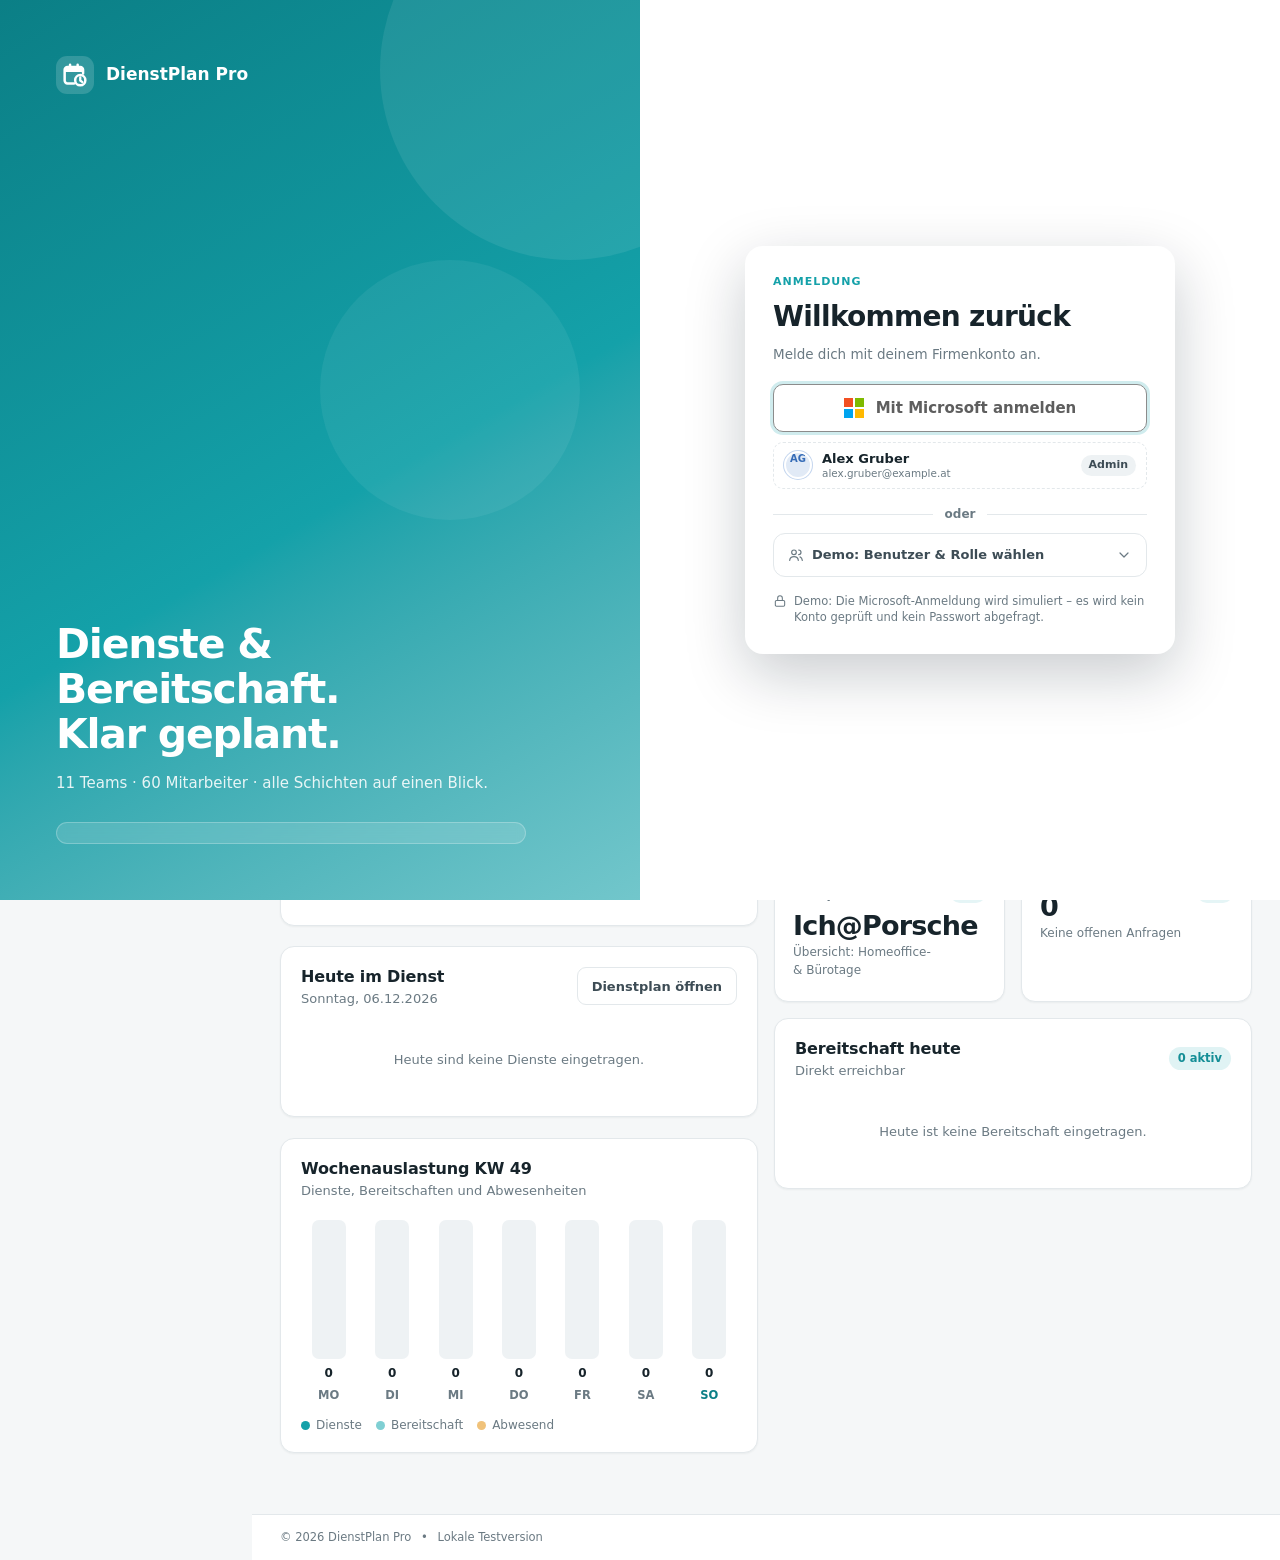
==== commit d82840a2: "Logo exakt mittig im Feld; Browser-Tab-Icon korrekt eingebettet Co-Authored-By: Claude Opus 5.5 <nor" ====
--- a/DienstPlanPro/index.html
+++ b/DienstPlanPro/index.html
@@ -4,7 +4,7 @@
   <meta charset="utf-8">
   <meta name="viewport" content="width=device-width, initial-scale=1">
   <meta name="theme-color" content="#14A1A9">
-  <link rel="icon" type="image/svg+xml" href="data:image/svg+xml,%3Csvg xmlns="http://www.w3.org/2000/svg" viewBox="0 0 512 512"%3E %3Cdefs%3E %3ClinearGradient id="bg" x1="0" y1="0" x2="1" y2="1"%3E %3Cstop offset="0" stop-color="#22b8c0"/%3E %3Cstop offset="1" stop-color="#0a6f76"/%3E %3C/linearGradient%3E %3ClinearGradient id="gl" x1="0" y1="0" x2="0" y2="1"%3E %3Cstop offset="0" stop-color="#fff" stop-opacity=".22"/%3E %3Cstop offset=".55" stop-color="#fff" stop-opacity="0"/%3E %3C/linearGradient%3E %3C/defs%3E %3Crect width="512" height="512" rx="112" fill="url%28#bg%29"/%3E %3Crect width="512" height="512" rx="112" fill="url%28#gl%29"/%3E  %3Cg fill="none" stroke="#fff" stroke-width="30" stroke-linecap="round" stroke-linejoin="round"%3E %3Crect x="104" y="128" width="304" height="280" rx="52"/%3E %3Cpath d="M184 84v80M328 84v80"/%3E %3C/g%3E %3Ccircle cx="256" cy="282" r="74" fill="none" stroke="#fff" stroke-width="26"/%3E %3Cpath d="M256 208a74 74 0 0 0 0 148z" fill="#fff" fill-opacity=".28"/%3E%3Cpath d="M256 238v46l32 20" fill="none" stroke="#fff" stroke-width="26" stroke-linecap="round" stroke-linejoin="round"/%3E %3C/svg%3E">
+  <link rel="icon" type="image/svg+xml" href="data:image/svg+xml,%3Csvg xmlns=%22http://www.w3.org/2000/svg%22 viewBox=%220 0 512 512%22%3E %3Cdefs%3E%3ClinearGradient id=%22bg%22 x1=%220%22 y1=%220%22 x2=%221%22 y2=%221%22%3E%3Cstop offset=%220%22 stop-color=%22%2322b8c0%22/%3E%3Cstop offset=%221%22 stop-color=%22%230a6f76%22/%3E%3C/linearGradient%3E%3ClinearGradient id=%22gl%22 x1=%220%22 y1=%220%22 x2=%220%22 y2=%221%22%3E%3Cstop offset=%220%22 stop-color=%22%23fff%22 stop-opacity=%22.22%22/%3E%3Cstop offset=%22.55%22 stop-color=%22%23fff%22 stop-opacity=%220%22/%3E%3C/linearGradient%3E%3C/defs%3E %3Crect width=%22512%22 height=%22512%22 rx=%22112%22 fill=%22url%28%23bg%29%22/%3E %3Crect width=%22512%22 height=%22512%22 rx=%22112%22 fill=%22url%28%23gl%29%22/%3E %3Cg transform=%22translate%28256 256%29 scale%2815.5%29 translate%28-11.55 -11.35%29%22%3E %3Cpath d=%22M10.6 19.1H4.6A2.6 2.6 0 0 1 2 16.5V6.6A2.6 2.6 0 0 1 4.6 4h11.8A2.6 2.6 0 0 1 19 6.6v3.3%22 fill=%22none%22 stroke=%22%23fff%22 stroke-width=%222.3%22 stroke-linecap=%22round%22 stroke-linejoin=%22round%22/%3E %3Cpath d=%22M2 8.6V6.6A2.6 2.6 0 0 1 4.6 4h11.8A2.6 2.6 0 0 1 19 6.6v2z%22 fill=%22%23fff%22/%3E %3Cpath d=%22M7 1.9v3.4M14 1.9v3.4%22 fill=%22none%22 stroke=%22%23fff%22 stroke-width=%222.3%22 stroke-linecap=%22round%22/%3E %3Ccircle cx=%2216.4%22 cy=%2216.1%22 r=%224.7%22 fill=%22none%22 stroke=%22%23fff%22 stroke-width=%222.3%22/%3E %3Cpath d=%22M16.4 13.5v2.9l2 1.5%22 fill=%22none%22 stroke=%22%23fff%22 stroke-width=%222.1%22 stroke-linecap=%22round%22 stroke-linejoin=%22round%22/%3E %3C/g%3E %3C/svg%3E">
   <link rel="apple-touch-icon" href="icons/apple-touch-icon.png">
   <link rel="manifest" href="icons/manifest.webmanifest">
   <meta name="apple-mobile-web-app-capable" content="yes">
@@ -19,7 +19,7 @@
   <svg width="0" height="0" style="position:absolute" aria-hidden="true">
     <defs>
       <symbol id="i-grid" viewBox="0 0 24 24"><rect x="3" y="3" width="7" height="7" rx="1.5"/><rect x="14" y="3" width="7" height="7" rx="1.5"/><rect x="3" y="14" width="7" height="7" rx="1.5"/><rect x="14" y="14" width="7" height="7" rx="1.5"/></symbol>
-      <symbol id="i-logo" viewBox="0 0 24 24"><path d="M10.6 19.1H4.6A2.6 2.6 0 0 1 2 16.5V6.6A2.6 2.6 0 0 1 4.6 4h11.8A2.6 2.6 0 0 1 19 6.6v3.3" stroke="currentColor" stroke-width="2.3" stroke-linecap="round" stroke-linejoin="round"/><path d="M2 8.6V6.6A2.6 2.6 0 0 1 4.6 4h11.8A2.6 2.6 0 0 1 19 6.6v2z" style="fill:currentColor;stroke:none"/><path d="M7 1.9v3.4M14 1.9v3.4" stroke="currentColor" stroke-width="2.3" stroke-linecap="round"/><circle cx="16.4" cy="16.1" r="4.7" stroke="currentColor" stroke-width="2.3"/><path d="M16.4 13.5v2.9l2 1.5" stroke="currentColor" stroke-width="2.1" stroke-linecap="round" stroke-linejoin="round"/></symbol>
+      <symbol id="i-logo" viewBox="-0.45 -0.65 24 24"><path d="M10.6 19.1H4.6A2.6 2.6 0 0 1 2 16.5V6.6A2.6 2.6 0 0 1 4.6 4h11.8A2.6 2.6 0 0 1 19 6.6v3.3" stroke="currentColor" stroke-width="2.3" stroke-linecap="round" stroke-linejoin="round"/><path d="M2 8.6V6.6A2.6 2.6 0 0 1 4.6 4h11.8A2.6 2.6 0 0 1 19 6.6v2z" style="fill:currentColor;stroke:none"/><path d="M7 1.9v3.4M14 1.9v3.4" stroke="currentColor" stroke-width="2.3" stroke-linecap="round"/><circle cx="16.4" cy="16.1" r="4.7" stroke="currentColor" stroke-width="2.3"/><path d="M16.4 13.5v2.9l2 1.5" stroke="currentColor" stroke-width="2.1" stroke-linecap="round" stroke-linejoin="round"/></symbol>
       <symbol id="i-cal" viewBox="0 0 24 24"><rect x="3" y="4.5" width="18" height="16.5" rx="2.5"/><path d="M3 9.5h18M8 2.5v4M16 2.5v4"/></symbol>
       <symbol id="i-moon" viewBox="0 0 24 24"><path d="M20 14.5A8 8 0 1 1 9.5 4a6.5 6.5 0 0 0 10.5 10.5z"/></symbol>
       <symbol id="i-sliders" viewBox="0 0 24 24"><path d="M4 6h10M18 6h2M4 12h4M12 12h8M4 18h12"/><circle cx="16" cy="6" r="2"/><circle cx="10" cy="12" r="2"/><circle cx="18" cy="18" r="2"/></symbol>
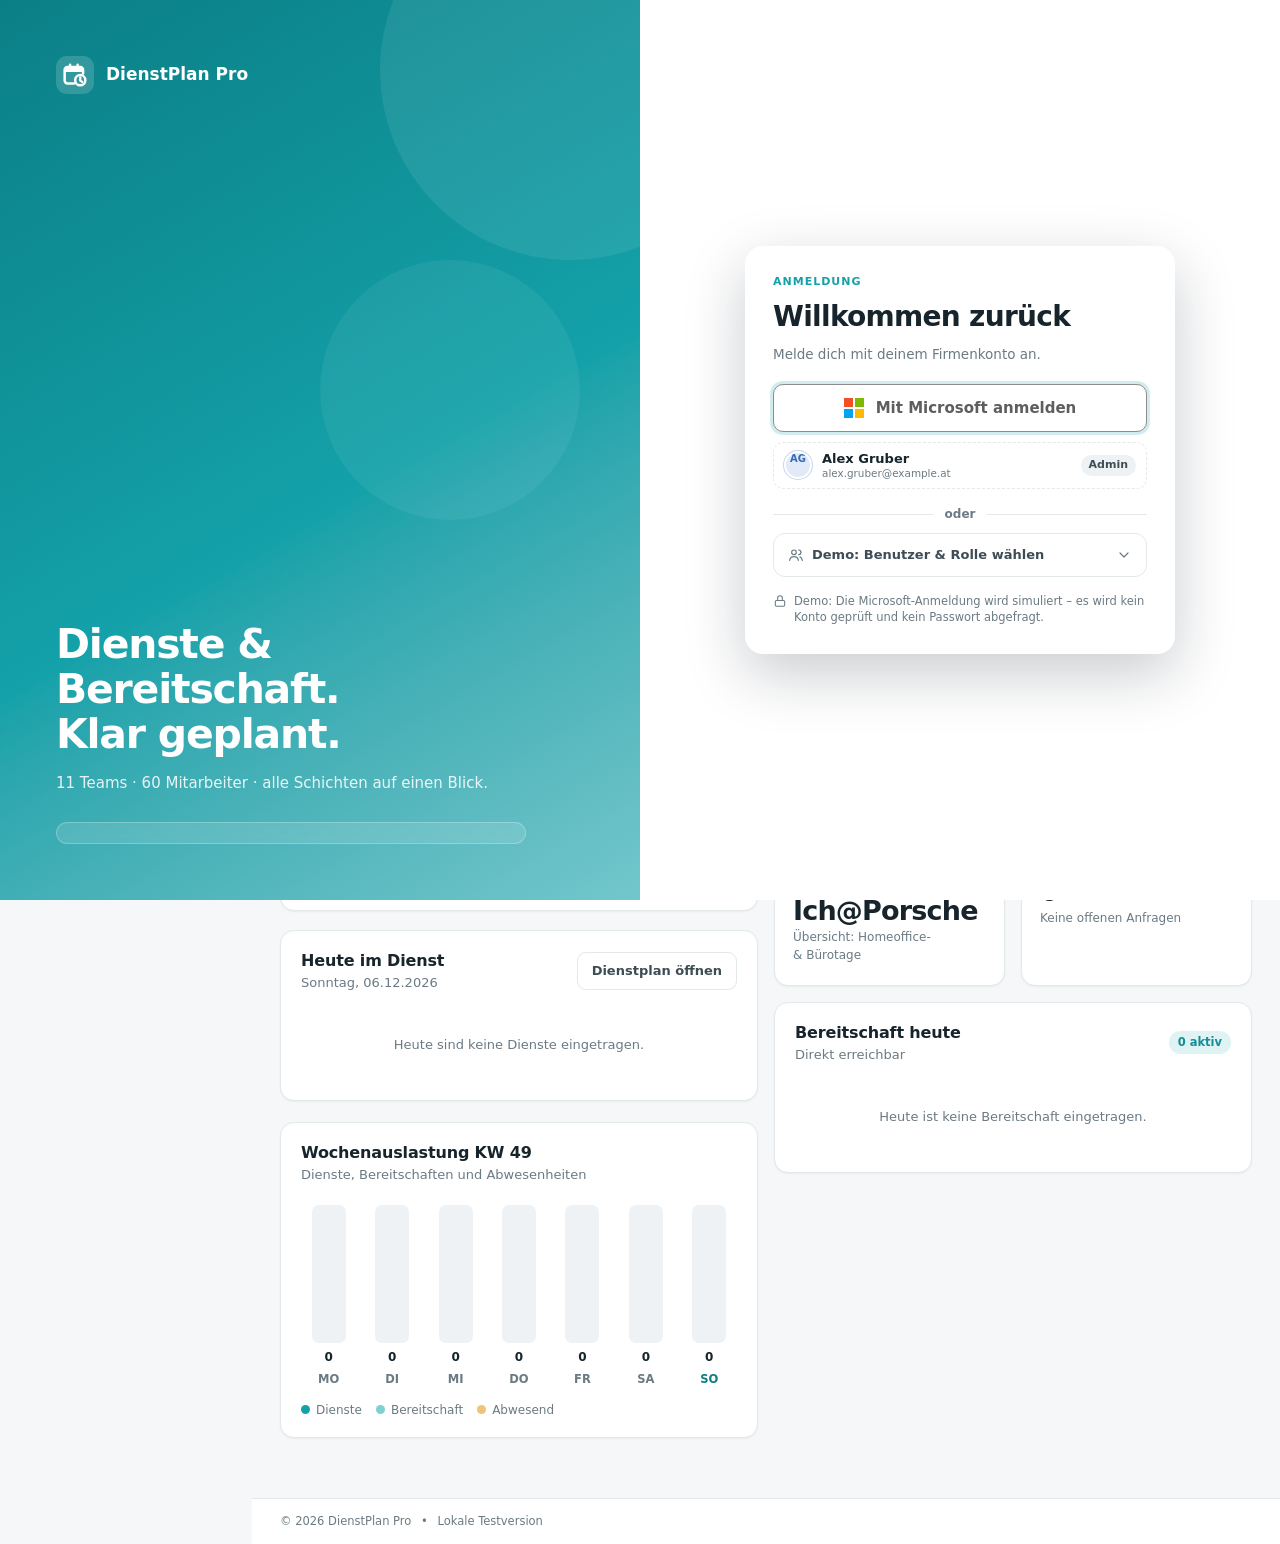
==== commit 697974d8: "Feiertagskalender Österreich (1900–2099): Anzeige und Sperre für Dienste - Gesetzliche Feiertage bun" ====
--- a/DienstPlanPro/index.html
+++ b/DienstPlanPro/index.html
@@ -20,6 +20,7 @@
     <defs>
       <symbol id="i-grid" viewBox="0 0 24 24"><rect x="3" y="3" width="7" height="7" rx="1.5"/><rect x="14" y="3" width="7" height="7" rx="1.5"/><rect x="3" y="14" width="7" height="7" rx="1.5"/><rect x="14" y="14" width="7" height="7" rx="1.5"/></symbol>
       <symbol id="i-logo" viewBox="-0.45 -0.65 24 24"><path d="M10.6 19.1H4.6A2.6 2.6 0 0 1 2 16.5V6.6A2.6 2.6 0 0 1 4.6 4h11.8A2.6 2.6 0 0 1 19 6.6v3.3" stroke="currentColor" stroke-width="2.3" stroke-linecap="round" stroke-linejoin="round"/><path d="M2 8.6V6.6A2.6 2.6 0 0 1 4.6 4h11.8A2.6 2.6 0 0 1 19 6.6v2z" style="fill:currentColor;stroke:none"/><path d="M7 1.9v3.4M14 1.9v3.4" stroke="currentColor" stroke-width="2.3" stroke-linecap="round"/><circle cx="16.4" cy="16.1" r="4.7" stroke="currentColor" stroke-width="2.3"/><path d="M16.4 13.5v2.9l2 1.5" stroke="currentColor" stroke-width="2.1" stroke-linecap="round" stroke-linejoin="round"/></symbol>
+      <symbol id="i-flag" viewBox="0 0 24 24"><path d="M5 21V4"/><path d="M5 4.5h11.5l-2.2 4 2.2 4H5"/></symbol>
       <symbol id="i-cal" viewBox="0 0 24 24"><rect x="3" y="4.5" width="18" height="16.5" rx="2.5"/><path d="M3 9.5h18M8 2.5v4M16 2.5v4"/></symbol>
       <symbol id="i-moon" viewBox="0 0 24 24"><path d="M20 14.5A8 8 0 1 1 9.5 4a6.5 6.5 0 0 0 10.5 10.5z"/></symbol>
       <symbol id="i-sliders" viewBox="0 0 24 24"><path d="M4 6h10M18 6h2M4 12h4M12 12h8M4 18h12"/><circle cx="16" cy="6" r="2"/><circle cx="10" cy="12" r="2"/><circle cx="18" cy="18" r="2"/></symbol>
--- a/DienstPlanPro/styles.css
+++ b/DienstPlanPro/styles.css
@@ -2688,3 +2688,28 @@
 .brand small{white-space:normal;overflow:visible;text-overflow:clip;line-height:1.3;margin-top:1px}
 .brand-mark .ic{width:26px;height:26px}
 .login-hero-logo .ic{width:26px!important;height:26px!important}
+/* Notiz-Vorschau beim Darüberfahren */
+.note-tip{position:fixed;z-index:3000;max-width:280px;min-width:180px;padding:10px 12px;border-radius:12px;background:var(--surface);color:var(--ink);border:1px solid var(--line);box-shadow:0 14px 34px -12px rgba(15,23,42,.35);font-size:13px;line-height:1.45;pointer-events:none;opacity:0;transform:translateY(3px);transition:opacity .12s,transform .12s}
+.note-tip.show{opacity:1;transform:none}
+.note-tip-head{display:flex;align-items:center;gap:6px;margin-bottom:6px;color:var(--muted);font-size:11px;text-transform:uppercase;letter-spacing:.04em}
+.note-tip-head svg{width:13px;height:13px;color:#e0a800}
+.note-tip-item+.note-tip-item{margin-top:7px;padding-top:7px;border-top:1px solid var(--line)}
+.note-tip-item p{margin:0;white-space:pre-wrap;overflow-wrap:anywhere;display:-webkit-box;-webkit-line-clamp:5;-webkit-box-orient:vertical;overflow:hidden}
+.note-tip-item small,.note-tip-more{display:block;margin-top:3px;color:var(--muted);font-size:11px}
+/* ===== Feiertage (Österreich) ===== */
+:root{--hol:#d6455d}
+body.dark-mode{--hol:#f27a8f}
+.hol-badge{display:inline-flex;align-items:center;gap:4px;max-width:100%;min-width:0;padding:2px 8px 2px 6px;border-radius:999px;background:color-mix(in srgb,var(--hol) 13%,var(--surface));color:var(--hol);border:1px solid color-mix(in srgb,var(--hol) 30%,transparent);font-size:11px;font-weight:700;line-height:1.4;letter-spacing:0;text-transform:none;white-space:nowrap}
+.hol-badge svg{width:11px;height:11px;flex:none}
+.hol-badge span{overflow:hidden;text-overflow:ellipsis}
+.day-head .hol-badge{margin-top:5px}
+.day-head.is-holiday b{color:var(--hol)}
+.week-day-cell.is-holiday,.month-cell.is-holiday,.tm-cell.is-holiday{background-image:repeating-linear-gradient(135deg,color-mix(in srgb,var(--hol) 6%,transparent) 0 8px,transparent 8px 16px)}
+.month-cell.is-holiday>.date{color:var(--hol)}
+.hol-badge.hol-month{display:flex;width:fit-content;margin:1px 0 4px;font-size:10px;padding:1px 6px}
+.hol-badge.hol-tm{display:flex;width:fit-content;margin-top:4px;font-size:10px}
+.hol-badge.hol-day,.hol-badge.hol-mobile{margin:0 0 10px;font-size:12px;padding:4px 10px 4px 8px}
+.mobile-date-button.is-holiday b,.mobile-month-day.is-holiday,.mt-day.is-holiday b{color:var(--hol)}
+.mobile-date-button.is-holiday.selected b,.mobile-month-day.is-holiday.selected{color:#fff}
+.mobile-date-button.is-holiday::after,.mt-day.is-holiday::after{content:"";position:absolute;top:4px;right:6px;width:5px;height:5px;border-radius:50%;background:var(--hol)}
+.mobile-date-button,.mt-day{position:relative}
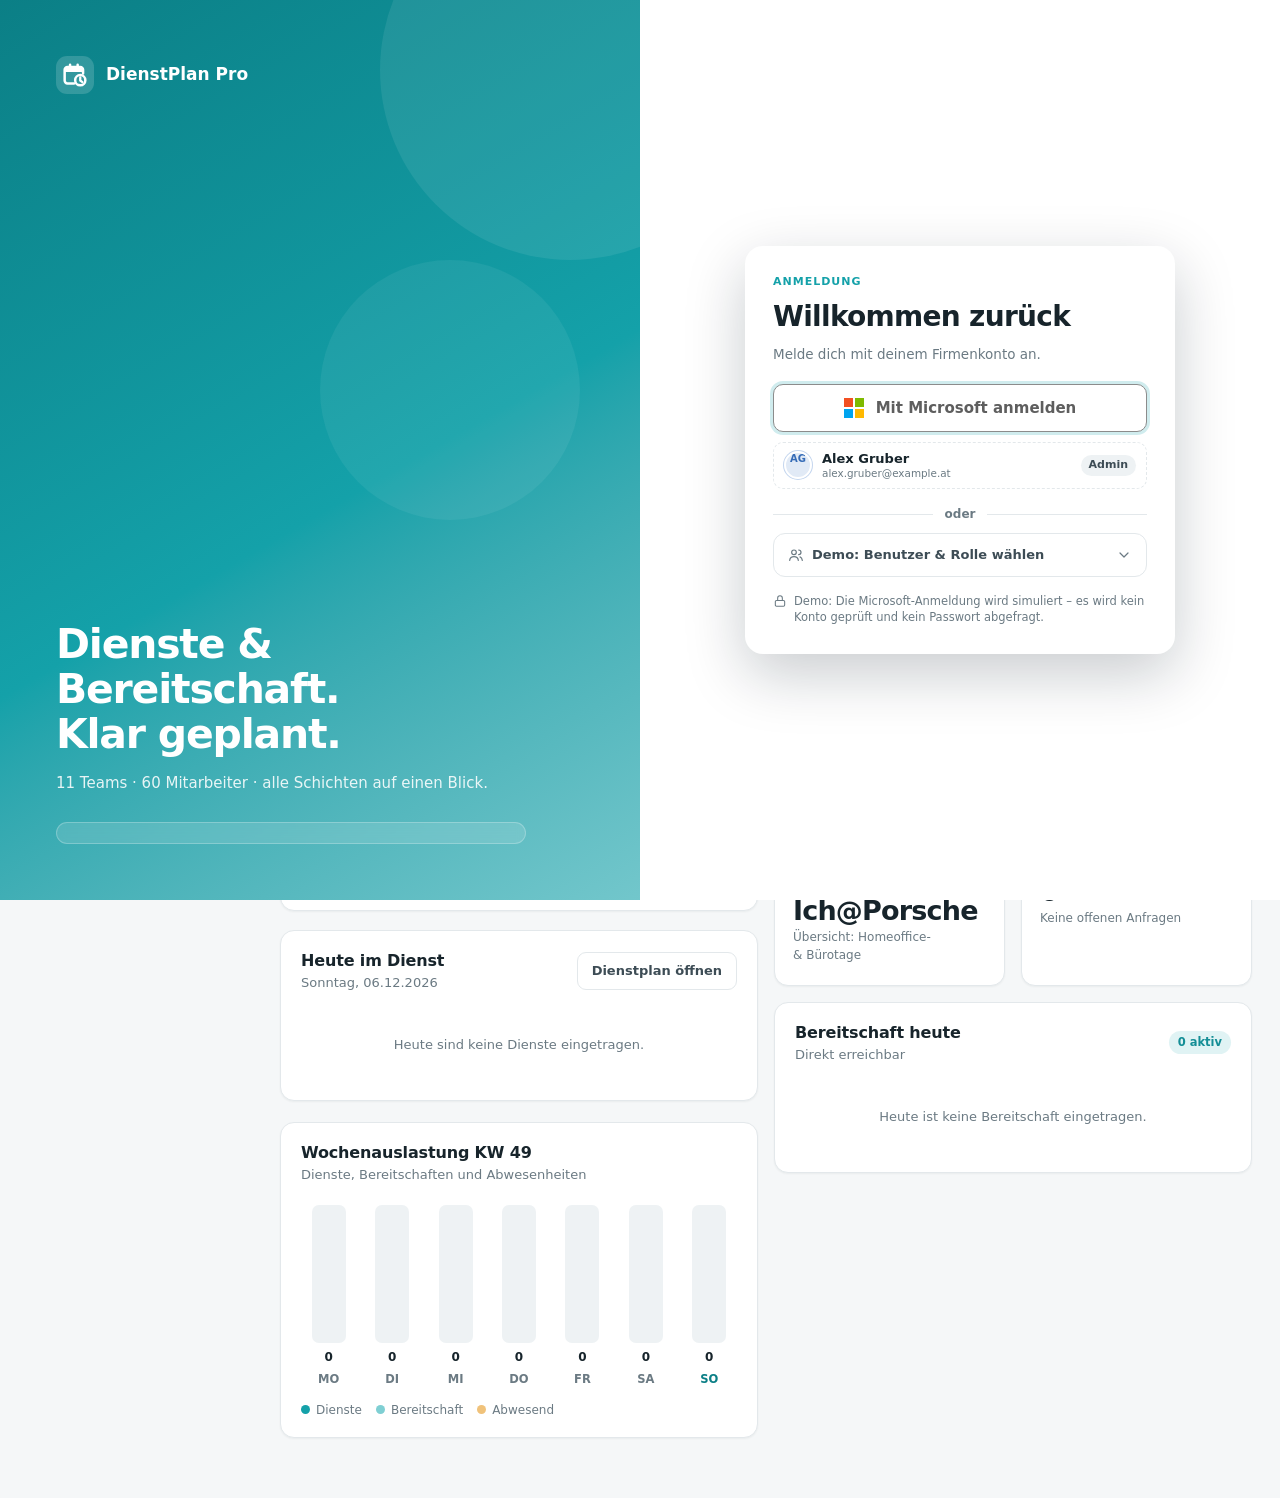
==== commit f45edbad: "Profilfeld unten links und Fußzeile entfernt, Version & Copyright ins Menü - Profilfeld (Name/Rolle/" ====
--- a/DienstPlanPro/index.html
+++ b/DienstPlanPro/index.html
@@ -85,11 +85,7 @@
         <div class="workspace-label help-label">SUPPORT</div>
         <button class="nav-item" data-page="Hilfe"><svg class="ic"><use href="#i-help"/></svg><em>Hilfe</em></button>
       </nav>
-      <div class="sidebar-bottom">
-        <div class="profile">
-          <div class="avatar">MM</div><div class="profile-copy"><b>Max Mustermann</b><small id="role-label">Teamleiter</small></div><button id="profile-menu" title="Benutzer wechseln / anmelden"><svg class="ic"><use href="#i-down"/></svg></button>
-        </div>
-      </div>
+      <div class="sidebar-bottom side-info"><span class="side-ver">Lokale Testversion</span><span class="side-copy">© 2026 DienstPlan Pro</span></div>
     </aside>
 
     <main class="main">
@@ -118,7 +114,6 @@
         </div>
       </header>
       <div class="content" id="content"></div>
-      <footer>© 2026 DienstPlan Pro <span>•</span> Lokale Testversion</footer>
     </main>
   </div>
   <div class="login-screen" id="login-modal" hidden>
--- a/DienstPlanPro/styles.css
+++ b/DienstPlanPro/styles.css
@@ -2713,3 +2713,7 @@
 .mobile-date-button.is-holiday.selected b,.mobile-month-day.is-holiday.selected{color:#fff}
 .mobile-date-button.is-holiday::after,.mt-day.is-holiday::after{content:"";position:absolute;top:4px;right:6px;width:5px;height:5px;border-radius:50%;background:var(--hol)}
 .mobile-date-button,.mt-day{position:relative}
+/* Version & Copyright unten im Menü (statt Fußzeile) */
+.side-info{display:flex;flex-direction:column;gap:3px;padding:10px 12px 4px;font-size:11.5px;color:var(--muted);line-height:1.35}
+.side-info .side-ver{font-weight:650}
+.sidebar.collapsed .side-info{display:none}
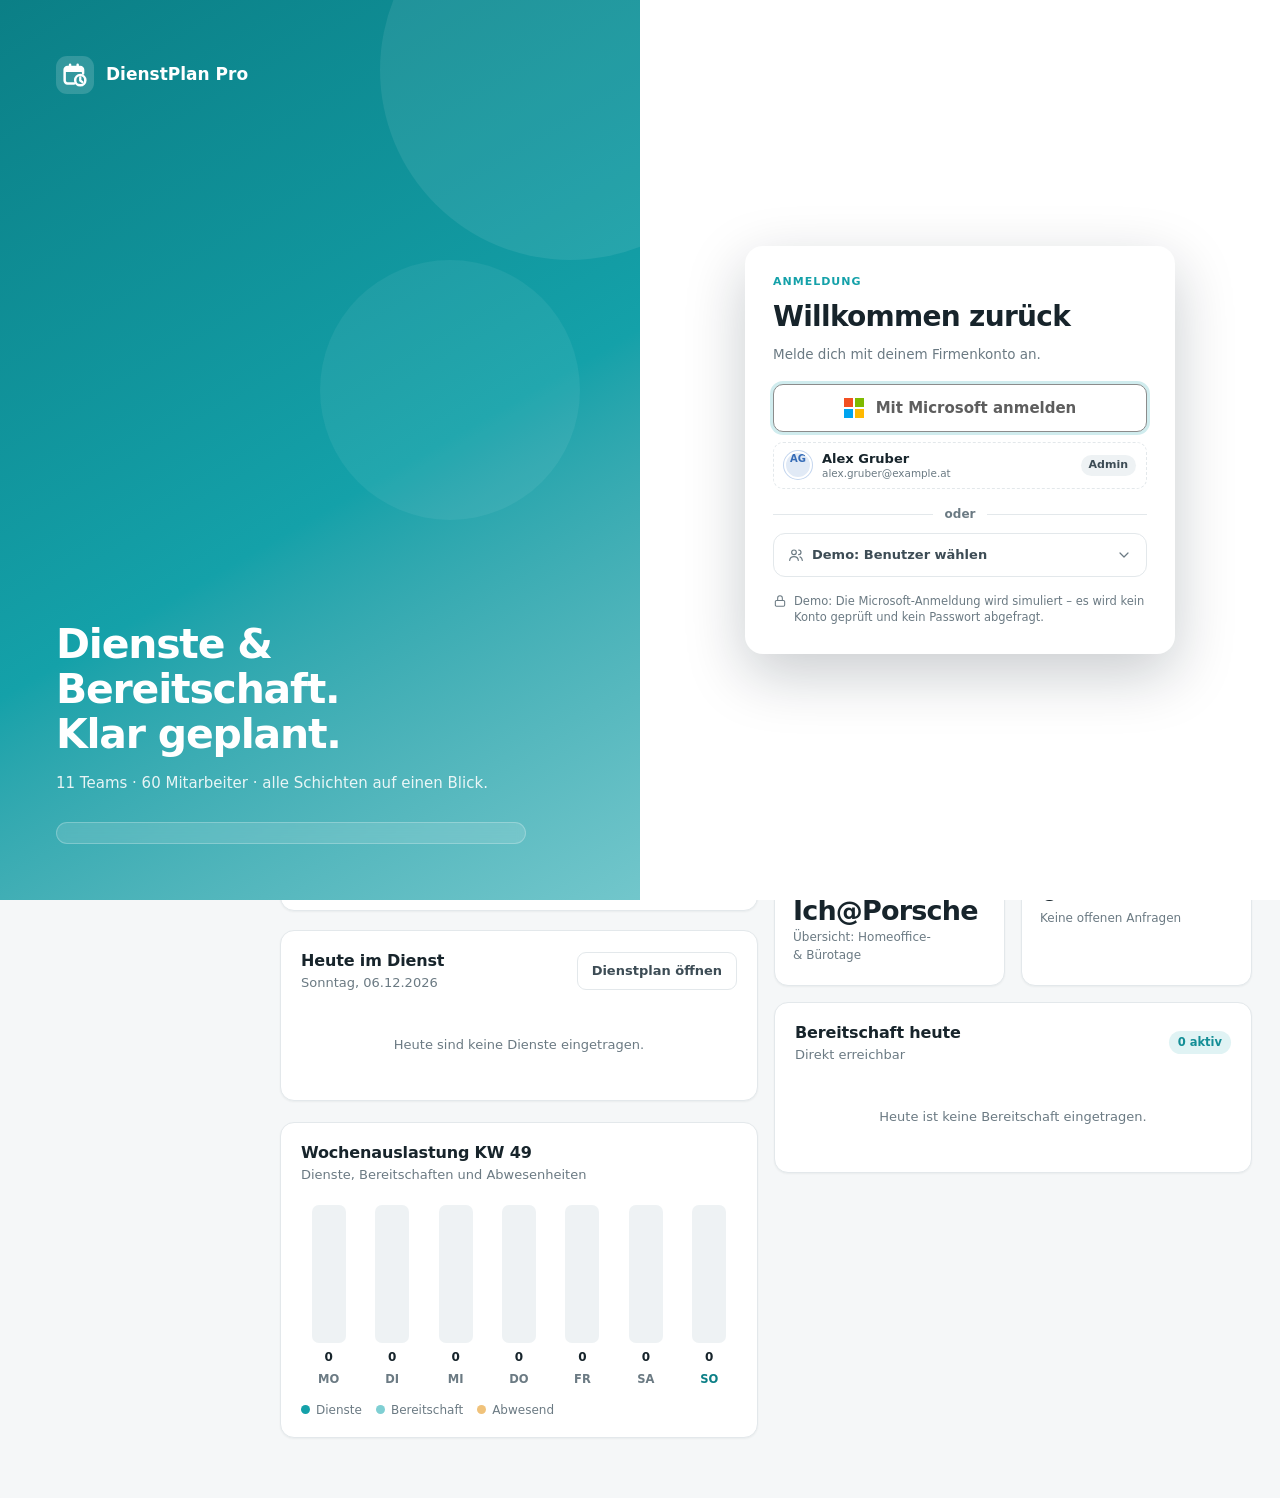
==== commit ecfdfe62: "Login ohne Rollenauswahl, nach Neuladen immer Dashboard - „Anmelden als Rolle“ entfernt – Rolle komm" ====
--- a/DienstPlanPro/index.html
+++ b/DienstPlanPro/index.html
@@ -21,6 +21,7 @@
       <symbol id="i-grid" viewBox="0 0 24 24"><rect x="3" y="3" width="7" height="7" rx="1.5"/><rect x="14" y="3" width="7" height="7" rx="1.5"/><rect x="3" y="14" width="7" height="7" rx="1.5"/><rect x="14" y="14" width="7" height="7" rx="1.5"/></symbol>
       <symbol id="i-logo" viewBox="-0.45 -0.65 24 24"><path d="M10.6 19.1H4.6A2.6 2.6 0 0 1 2 16.5V6.6A2.6 2.6 0 0 1 4.6 4h11.8A2.6 2.6 0 0 1 19 6.6v3.3" stroke="currentColor" stroke-width="2.3" stroke-linecap="round" stroke-linejoin="round"/><path d="M2 8.6V6.6A2.6 2.6 0 0 1 4.6 4h11.8A2.6 2.6 0 0 1 19 6.6v2z" style="fill:currentColor;stroke:none"/><path d="M7 1.9v3.4M14 1.9v3.4" stroke="currentColor" stroke-width="2.3" stroke-linecap="round"/><circle cx="16.4" cy="16.1" r="4.7" stroke="currentColor" stroke-width="2.3"/><path d="M16.4 13.5v2.9l2 1.5" stroke="currentColor" stroke-width="2.1" stroke-linecap="round" stroke-linejoin="round"/></symbol>
       <symbol id="i-flag" viewBox="0 0 24 24"><path d="M5 21V4"/><path d="M5 4.5h11.5l-2.2 4 2.2 4H5"/></symbol>
+      <symbol id="i-user" viewBox="0 0 24 24"><circle cx="12" cy="8" r="3.8"/><path d="M4.5 20.5c.6-4 3.6-6.3 7.5-6.3s6.9 2.3 7.5 6.3"/></symbol>
       <symbol id="i-cal" viewBox="0 0 24 24"><rect x="3" y="4.5" width="18" height="16.5" rx="2.5"/><path d="M3 9.5h18M8 2.5v4M16 2.5v4"/></symbol>
       <symbol id="i-moon" viewBox="0 0 24 24"><path d="M20 14.5A8 8 0 1 1 9.5 4a6.5 6.5 0 0 0 10.5 10.5z"/></symbol>
       <symbol id="i-sliders" viewBox="0 0 24 24"><path d="M4 6h10M18 6h2M4 12h4M12 12h8M4 18h12"/><circle cx="16" cy="6" r="2"/><circle cx="10" cy="12" r="2"/><circle cx="18" cy="18" r="2"/></symbol>
@@ -138,11 +139,10 @@
         </div>
         <div class="login-divider"><span>oder</span></div>
         <details class="login-demo" id="login-demo">
-          <summary><span><svg class="ic"><use href="#i-users"/></svg>Demo: Benutzer &amp; Rolle wählen</span><svg class="ic login-demo-chev"><use href="#i-down"/></svg></summary>
+          <summary><span><svg class="ic"><use href="#i-users"/></svg>Demo: Benutzer wählen</span><svg class="ic login-demo-chev"><use href="#i-down"/></svg></summary>
           <form id="login-form">
             <label class="login-search"><svg class="ic"><use href="#i-search"/></svg><input id="login-user-search" type="search" placeholder="Name suchen …" autocomplete="off" aria-label="Name suchen"></label>
             <div class="login-user-list" id="login-user-list" role="listbox" aria-label="Benutzer"></div>
-            <div class="login-role-row"><span>Anmelden als Rolle</span><div class="login-role-chips" id="login-role-chips"></div></div>
             <button class="btn primary login-submit" type="submit">Anmelden</button>
           </form>
         </details>
--- a/DienstPlanPro/styles.css
+++ b/DienstPlanPro/styles.css
@@ -2717,3 +2717,100 @@
 .side-info{display:flex;flex-direction:column;gap:3px;padding:10px 12px 4px;font-size:11.5px;color:var(--muted);line-height:1.35}
 .side-info .side-ver{font-weight:650}
 .sidebar.collapsed .side-info{display:none}
+.note-tip-item small{display:flex!important;align-items:center;gap:4px}
+.note-tip-item small svg{width:11px;height:11px;flex:none}
+.np-meta small{display:inline-flex;align-items:center;gap:4px}
+.np-meta small svg{width:12px;height:12px;flex:none}
+.np-meta small b{color:var(--ink);font-weight:600}
+/* Monat: Namen, Dienstart und Feiertage nicht abschneiden, sondern umbrechen */
+@media(min-width:901px){
+  body.cal-fit .month-cell .hol-badge.hol-month{width:fit-content;max-width:100%}
+  body.cal-fit .month-cell .hol-badge span{white-space:normal;overflow:visible;text-overflow:clip;line-height:1.25}
+  body.cal-fit .month-cell .calendar-assignment b,body.cal-fit .month-cell .calendar-assignment small,body.cal-fit .month-cell .calendar-assignment .ca-shift,body.cal-fit .month-cell .calendar-assignment .ca-time,body.cal-fit .month-cell .calendar-assignment .ca-shift-name{white-space:normal!important;overflow:visible!important;text-overflow:clip!important;overflow-wrap:break-word;hyphens:auto;min-width:0}
+  body.cal-fit .month-cell .calendar-assignment .ca-shift-row{flex-wrap:wrap;column-gap:4px}
+  body.cal-fit .month-grid{align-content:stretch}
+}
+@media(min-width:901px){
+  /* Feiertag neben dem Datum statt in eigener Zeile */
+  body.cal-fit .month-cell.is-holiday{position:relative}
+  body.cal-fit .month-cell .hol-badge.hol-month{position:absolute;top:5px;right:5px;left:30px;margin:0;width:auto;justify-content:flex-end;background:none;border:0;padding:1px 0;text-align:right}
+  body.cal-fit .month-cell .hol-badge.hol-month span{text-align:right}
+  /* nur ein Team gewählt → Teamname im Monat überflüssig */
+  body.cal-fit.cal-one-team .month-cell .calendar-assignment>small{display:none}
+}
+@media(min-width:901px){
+  body.cal-fit .month-cell .hol-badge.hol-month svg{display:none}
+  body.cal-fit .month-cell .hol-badge.hol-month{font-size:11.5px;top:6px}
+}
+/* Wochentage einer Bereitschaftszeit */
+.wd-chips{display:flex;flex-wrap:wrap;gap:6px}
+.wd-chip{position:relative;cursor:pointer}
+.wd-chip input{position:absolute;opacity:0;pointer-events:none}
+.wd-chip span{display:inline-grid;place-items:center;min-width:42px;height:36px;padding:0 10px;border-radius:10px;border:1px solid var(--line);background:var(--surface);color:var(--muted);font-weight:700;font-size:13px;transition:background .12s,border-color .12s,color .12s}
+.wd-chip input:checked+span{background:var(--accent-soft);border-color:var(--accent-color);color:var(--accent-dark)}
+.wd-chip input:focus-visible+span{box-shadow:0 0 0 3px var(--accent-ring)}
+.pill.sb-days{white-space:nowrap}.pill.sb-days.part{background:var(--accent-soft);color:var(--accent-dark)}
+.sb-days-hint{display:block;margin-top:6px}
+/* Eigene Datumsauswahl (Bereitschaft) */
+.dpk-native{position:absolute!important;opacity:0!important;pointer-events:none!important;width:1px!important;height:1px!important;padding:0!important;border:0!important}
+.dpk-btn{display:flex;align-items:center;gap:9px;width:100%;min-height:44px;padding:0 12px;border:1.5px solid var(--line);border-radius:12px;background:var(--surface);color:var(--ink);font:inherit;font-size:14px;font-weight:600;text-align:left;cursor:pointer;transition:border-color .15s,box-shadow .15s;box-sizing:border-box}
+.dpk-btn svg{width:17px;height:17px;color:var(--accent-color);flex:none}
+.dpk-btn span{overflow:hidden;text-overflow:ellipsis;white-space:nowrap;min-width:0}
+.dpk-btn span.ph{color:var(--muted);font-weight:500}
+.dpk-btn .dpk-btn-hol{margin-left:auto;flex:none;font-style:normal;font-size:11px;font-weight:700;color:var(--hol);background:color-mix(in srgb,var(--hol) 12%,transparent);padding:2px 7px;border-radius:999px;max-width:45%;overflow:hidden;text-overflow:ellipsis;white-space:nowrap}
+.dpk-btn:hover{border-color:color-mix(in srgb,var(--accent-color) 55%,var(--line))}
+.dpk-btn:focus-visible,.dpk-btn.open{border-color:var(--accent-color);outline:none;box-shadow:0 0 0 3px var(--accent-ring)}
+.dpk-btn.bad{border-color:var(--hol)}
+.dpk-btn:disabled{opacity:.55;cursor:not-allowed}
+.dpk-pop{position:fixed;z-index:4000;width:318px;padding:12px 12px 8px;border-radius:18px;background:var(--surface);border:1px solid var(--line);box-shadow:0 24px 60px -18px rgba(15,23,42,.45),0 2px 8px -2px rgba(15,23,42,.12);opacity:0;transform:translateY(-4px) scale(.98);transform-origin:top left;transition:opacity .14s ease,transform .14s ease;font-variant-numeric:tabular-nums}
+.dpk-pop.show{opacity:1;transform:none}
+.dpk-head{display:flex;align-items:center;justify-content:space-between;gap:6px;margin:0 2px 10px}
+.dpk-title{font-size:15px;letter-spacing:-.01em}.dpk-title b{font-weight:750}.dpk-title span{color:var(--muted);font-weight:600}
+.dpk-nav{width:32px;height:32px;display:grid;place-items:center;border:1px solid var(--line);border-radius:10px;background:var(--surface);color:var(--ink);cursor:pointer;padding:0}
+.dpk-nav svg{width:16px;height:16px;fill:none;stroke:currentColor;stroke-width:2.2;stroke-linecap:round;stroke-linejoin:round}
+.dpk-nav.next svg{transform:rotate(180deg)}
+.dpk-nav:hover{background:var(--accent-soft);border-color:var(--accent-color);color:var(--accent-dark)}
+.dpk-grid{display:grid;grid-template-columns:26px repeat(7,1fr);row-gap:2px;align-items:center}
+.dpk-wd{text-align:center;font-size:10.5px;font-weight:750;letter-spacing:.04em;text-transform:uppercase;color:var(--muted);padding:2px 0 6px}
+.dpk-wd.we{color:color-mix(in srgb,var(--muted) 70%,transparent)}
+.dpk-kwh,.dpk-kw{font-size:9.5px;font-weight:700;color:color-mix(in srgb,var(--muted) 75%,transparent);text-align:left;padding-left:2px}
+.dpk-day{position:relative;height:36px;border:0;padding:0;background:transparent;color:var(--ink);font:inherit;font-size:13.5px;font-weight:600;cursor:pointer;display:grid;place-items:center}
+.dpk-day>span{position:relative;z-index:1;width:34px;height:34px;display:grid;place-items:center;border-radius:11px;transition:background .1s,color .1s}
+.dpk-day.we{color:var(--muted)}
+.dpk-day.out{color:color-mix(in srgb,var(--muted) 55%,transparent);font-weight:500}
+button.dpk-day:hover>span{background:var(--accent-soft);color:var(--accent-dark)}
+button.dpk-day:focus-visible{outline:none}button.dpk-day:focus-visible>span{box-shadow:0 0 0 2px var(--accent-color)}
+.dpk-day.today>span{color:var(--accent-dark);box-shadow:inset 0 0 0 1.5px var(--accent-color)}
+.dpk-day.hol{color:var(--hol)}
+.dpk-day.hol>span::after{content:"";position:absolute;bottom:4px;left:50%;width:4px;height:4px;margin-left:-2px;border-radius:50%;background:var(--hol)}
+.dpk-day.rng::before{content:"";position:absolute;inset:2px 0;background:color-mix(in srgb,var(--accent-color) 13%,transparent)}
+.dpk-day.rs::before{left:50%}.dpk-day.re::before{right:50%}
+.dpk-day.rs>span,.dpk-day.re>span{background:color-mix(in srgb,var(--accent-color) 22%,var(--surface));color:var(--accent-dark)}
+.dpk-day.on>span,button.dpk-day.on:hover>span{background:var(--accent-color);color:#fff;box-shadow:0 6px 14px -6px var(--accent-color)}
+.dpk-day.on.hol>span::after{background:#fff}
+.dpk-day.off{cursor:default}.dpk-day.off>span{opacity:.3;text-decoration:line-through;text-decoration-thickness:1px}
+.dpk-foot{display:flex;justify-content:space-between;align-items:center;margin-top:6px;padding-top:6px;border-top:1px solid var(--line)}
+.dpk-link{border:0;background:transparent;color:var(--accent-dark);font:inherit;font-size:13px;font-weight:700;padding:6px 8px;border-radius:8px;cursor:pointer}
+.dpk-link:hover{background:var(--accent-soft)}.dpk-link.muted{color:var(--muted)}.dpk-link:disabled{opacity:.4;cursor:default;background:none}
+@media (max-width:560px){.dpk-pop{width:min(318px,calc(100vw - 16px))}}
+.wd-chip.wd-hol span{min-width:auto;border-style:dashed}
+.wd-chip.wd-hol input:checked+span{border-style:solid}
+/* Bereitschaftszeit-Dialog: zweispaltig am PC, ohne Scrollen */
+.sbt-grid{display:flex;flex-direction:column;gap:16px}
+.sbt-col{display:flex;flex-direction:column;gap:16px;min-width:0}
+.sbt-col>.sb-team-note{margin-top:-10px}
+@media (min-width:900px){
+ .wp-modal.sb-time-modal{width:min(880px,calc(100vw - 48px))}
+ .sb-time-modal .wp-form{gap:14px;padding:16px 24px 18px}
+ .sb-time-modal .sbt-grid{display:grid;grid-template-columns:1fr 1fr;gap:0 28px;align-items:start}
+ .sb-time-modal .sbt-col{gap:14px}
+ .sb-time-modal .sbt-col+.sbt-col{border-left:1px solid var(--line);padding-left:28px}
+ .sb-time-modal .wd-chips{display:grid;grid-template-columns:repeat(7,minmax(0,1fr)) auto;gap:5px}
+ .sb-time-modal .wd-chip span{display:grid;min-width:0;width:100%;box-sizing:border-box;height:34px;padding:0;font-size:12.5px}
+ .sb-time-modal .wd-chip.wd-hol{margin-left:4px}
+ .sb-time-modal .wd-chip.wd-hol span{padding:0 10px}
+ .sb-time-modal .wp-head{padding:16px 24px}
+}
+.dpk-btn.compact{width:auto;min-height:30px;height:30px;padding:0 8px;border:0;border-radius:7px;background:transparent;font-size:13px}
+.dpk-btn.compact:hover,.dpk-btn.compact.open,.dpk-btn.compact:focus-visible{background:var(--accent-soft);color:var(--accent-dark);box-shadow:none}
+@media (max-width:900px){.date-range .dpk-btn.compact{flex:1;justify-content:center}}
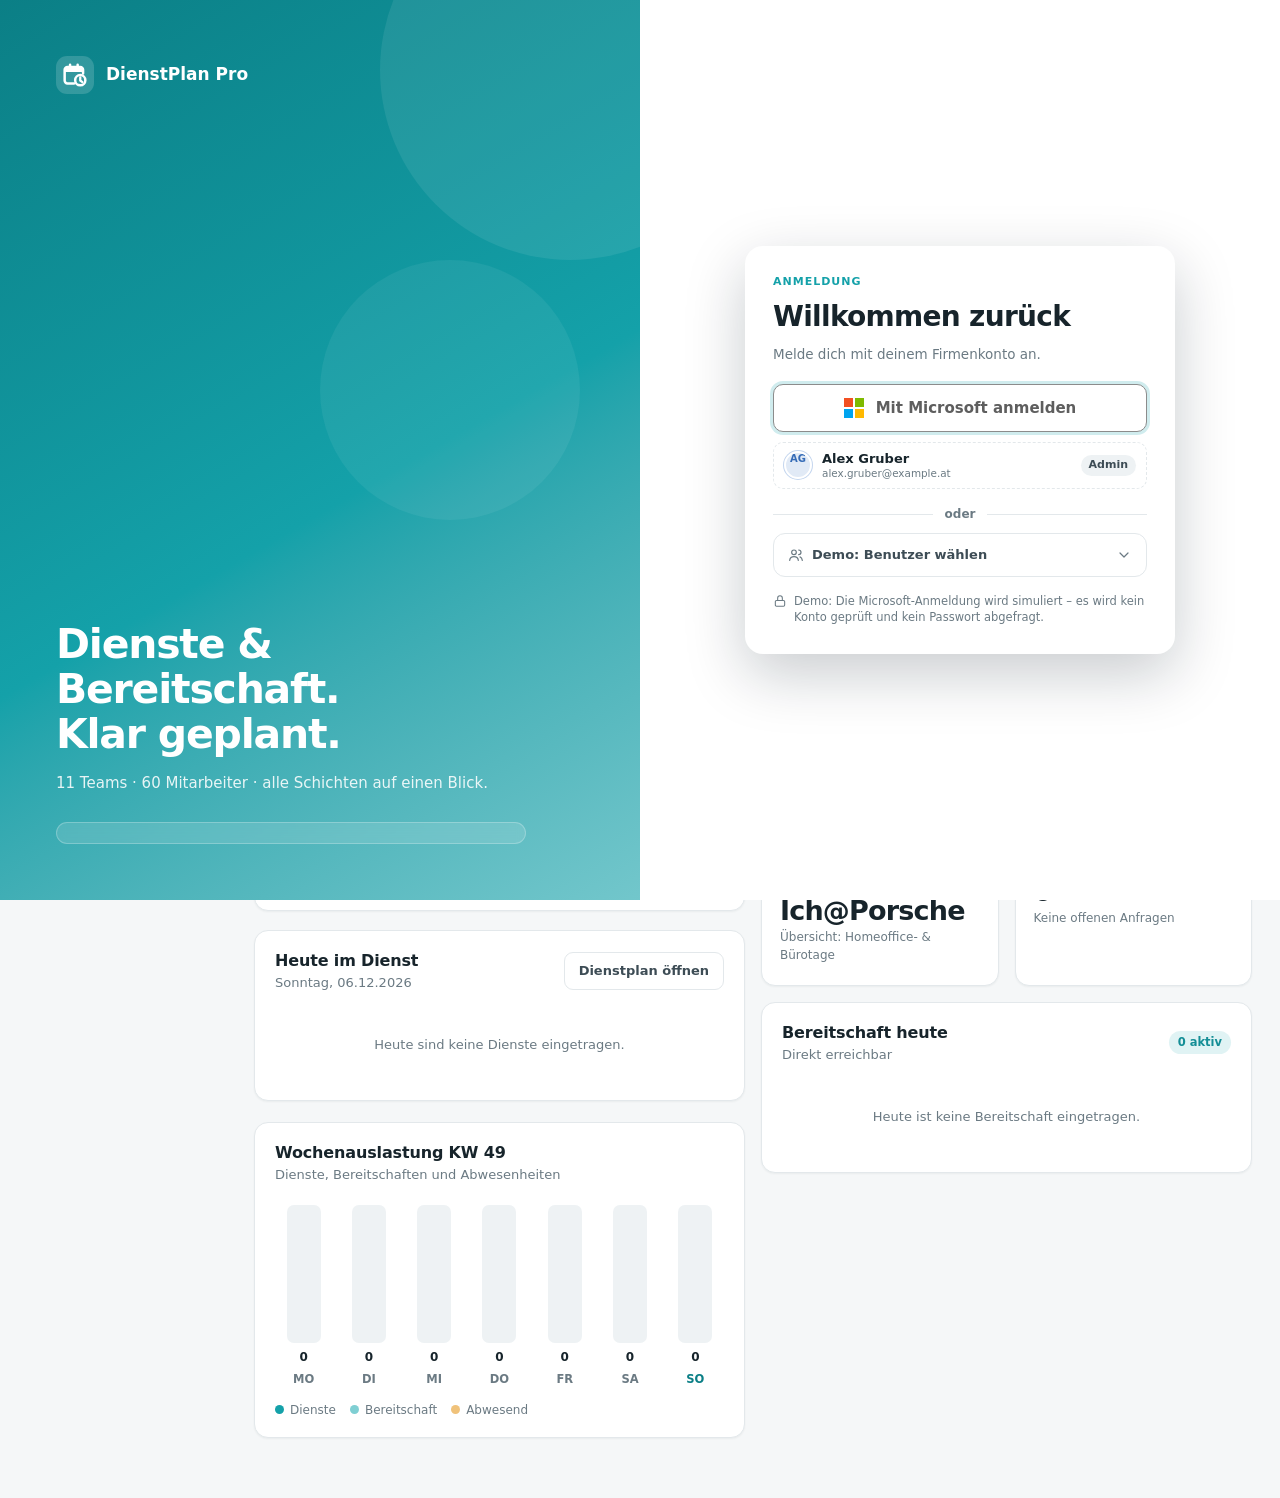
==== commit 87bfea63: "Untertitel „Dienst- & Bereitschaftsmanagement“ entfernt, Seitenmenü schmaler - Untertitel unter dem " ====
--- a/DienstPlanPro/index.html
+++ b/DienstPlanPro/index.html
@@ -11,7 +11,7 @@
   <meta name="mobile-web-app-capable" content="yes">
   <meta name="apple-mobile-web-app-title" content="DienstPlan">
   <meta name="apple-mobile-web-app-status-bar-style" content="default">
-  <title>DienstPlan Pro – Dienst- & Bereitschaftsmanagement</title>
+  <title>DienstPlan Pro</title>
   <link rel="stylesheet" href="styles.css">
 </head>
 <body>
@@ -66,7 +66,7 @@
     <aside class="sidebar" id="sidebar">
       <div class="brand">
         <div class="brand-mark"><svg class="ic"><use href="#i-logo"/></svg></div>
-        <div><strong>DienstPlan <span>Pro</span></strong><small>Dienst- &amp; Bereitschaftsmanagement</small></div>
+        <div><strong>DienstPlan <span>Pro</span></strong></div>
       </div>
       <button class="sidebar-collapse" id="sidebar-collapse" type="button" aria-label="Menü einklappen" title="Menü einklappen"><svg class="ic"><use href="#i-chev"/></svg></button>
       <div class="workspace-label">ARBEITSBEREICH</div>
--- a/DienstPlanPro/styles.css
+++ b/DienstPlanPro/styles.css
@@ -38,7 +38,7 @@
 
 /* ---------- Grundlayout ---------- */
 .app-shell{min-height:100vh}
-.sidebar{position:fixed;inset:0 auto 0 0;width:252px;height:100dvh;background:var(--sidebar);border-right:1px solid var(--line);display:flex;flex-direction:column;padding:20px 12px 12px;z-index:50;transition:width .2s ease,transform .22s ease}
+.sidebar{position:fixed;inset:0 auto 0 0;width:226px;height:100dvh;background:var(--sidebar);border-right:1px solid var(--line);display:flex;flex-direction:column;padding:20px 12px 12px;z-index:50;transition:width .2s ease,transform .22s ease}
 .brand{display:flex;align-items:center;gap:11px;padding:0 8px 20px;min-width:0}
 .brand-mark{width:38px;height:38px;flex:none;border-radius:11px;display:grid;place-items:center;color:#fff;background:linear-gradient(140deg,var(--accent-color),var(--accent-dark));box-shadow:0 4px 12px var(--accent-ring)}
 .brand-mark .ic{width:20px;height:20px}
@@ -71,7 +71,7 @@
 .sidebar.collapsed .profile{justify-content:center;padding:6px;border:0;background:transparent}
 .sidebar.collapsed .sidebar-collapse .ic{transform:rotate(180deg)}
 .sidebar.collapsed #main-nav{padding-top:10px}
-.main{margin-left:252px;min-height:100vh;display:flex;flex-direction:column;transition:margin-left .2s ease}
+.main{margin-left:226px;min-height:100vh;display:flex;flex-direction:column;transition:margin-left .2s ease}
 .sidebar.collapsed~.main{margin-left:72px}
 .topbar{position:sticky;top:0;z-index:40;height:62px;display:flex;align-items:center;gap:14px;padding:0 28px;background:color-mix(in srgb,var(--surface) 88%,transparent);backdrop-filter:blur(10px);border-bottom:1px solid var(--line)}
 .mobile-menu{display:none}
@@ -609,7 +609,7 @@
 @media(min-width:1700px){
   body{font-size:15px}
   .nav-item{font-size:14px;padding:10px 12px}
-  .sidebar{width:268px}.main{margin-left:268px}
+  .sidebar{width:242px}.main{margin-left:242px}
   h1{font-size:28px}
   .stat-value{font-size:31px}
   .calendar-assignment{padding:8px 28px 8px 10px;margin-bottom:6px}
@@ -624,7 +624,7 @@
 }
 @media(min-width:2200px){
   body{font-size:16px}
-  .sidebar{width:288px}.main{margin-left:288px}
+  .sidebar{width:250px}.main{margin-left:250px}
   .content{padding:32px 40px 48px}
   .calendar-assignment b{font-size:14.5px}.calendar-assignment>span{font-size:13.5px}
 }
@@ -2814,3 +2814,35 @@
 .dpk-btn.compact{width:auto;min-height:30px;height:30px;padding:0 8px;border:0;border-radius:7px;background:transparent;font-size:13px}
 .dpk-btn.compact:hover,.dpk-btn.compact.open,.dpk-btn.compact:focus-visible{background:var(--accent-soft);color:var(--accent-dark);box-shadow:none}
 @media (max-width:900px){.date-range .dpk-btn.compact{flex:1;justify-content:center}}
+/* Datumsauswahl im Kalenderkopf (Tag / Woche / Monat) */
+.cal-pick{display:inline-flex;align-items:center;justify-content:center;gap:6px;min-width:0;height:32px;padding:0 4px;border:0;border-radius:7px;background:transparent;color:var(--ink);font:inherit;cursor:pointer;transition:background .12s}
+.cal-pick strong{pointer-events:none}
+.cal-pick .cal-pick-chev{width:14px;height:14px;color:var(--muted);flex:none;transition:transform .15s}
+.cal-pick:hover,.cal-pick.open{background:var(--surface)}
+.cal-pick.open .cal-pick-chev{transform:rotate(180deg)}
+.cal-pick:focus-visible{outline:none;box-shadow:0 0 0 3px var(--accent-ring)}
+@media (max-width:900px){.cal-pick{overflow:hidden}.cal-pick strong{overflow:hidden;text-overflow:ellipsis}}
+.dpk-row{display:contents}
+/* Wochenauswahl: ganze Zeile markieren */
+.dpk-week .dpk-day,.dpk-week .dpk-kw{position:relative;height:36px;display:grid;place-items:center}
+.dpk-week .dpk-kw{border:0;padding:0;background:transparent;font:inherit;font-size:10.5px;font-weight:800;color:var(--muted);cursor:pointer;text-align:center}
+.dpk-week .dpk-kw::before,.dpk-week .dpk-day::before{content:"";position:absolute;inset:2px 0;background:transparent;transition:background .1s}
+.dpk-week .dpk-kw::before{border-radius:10px 0 0 10px;left:1px}
+.dpk-week .dpk-row>:last-child::before{border-radius:0 10px 10px 0;right:1px}
+.dpk-week .dpk-row:hover>*::before{background:var(--accent-soft)}
+.dpk-week .dpk-row:hover .dpk-kw,.dpk-week .dpk-row:hover .dpk-day{color:var(--accent-dark)}
+.dpk-week button.dpk-day:hover>span{background:transparent;color:inherit}
+.dpk-week .dpk-row.sel>*::before{background:var(--accent-color)}
+.dpk-week .dpk-row.sel .dpk-kw,.dpk-week .dpk-row.sel .dpk-day,.dpk-week .dpk-row.sel .dpk-day>span{color:#fff!important;background:transparent!important;box-shadow:none}
+.dpk-week .dpk-row.sel .dpk-day.hol>span::after{background:#fff}
+.dpk-week .dpk-day.rs::before,.dpk-week .dpk-day.re::before{left:0;right:0}
+.dpk-week .dpk-row.sel>:last-child::before{right:1px}
+.dpk-foot-hint{font-size:11.5px;color:var(--muted)}
+/* Monatsauswahl */
+.dpk-months{width:272px}
+.dpk-mgrid{display:grid;grid-template-columns:repeat(3,1fr);gap:6px;padding:2px 0 4px}
+.dpk-mon{height:42px;border:1px solid var(--line);border-radius:11px;background:var(--surface);color:var(--ink);font:inherit;font-size:13.5px;font-weight:650;cursor:pointer}
+.dpk-mon:hover{background:var(--accent-soft);border-color:var(--accent-color);color:var(--accent-dark)}
+.dpk-mon.today{border-color:var(--accent-color);color:var(--accent-dark)}
+.dpk-mon.on{background:var(--accent-color);border-color:var(--accent-color);color:#fff;box-shadow:0 6px 14px -6px var(--accent-color)}
+.dpk-week .dpk-kw>span{position:relative;z-index:1}
